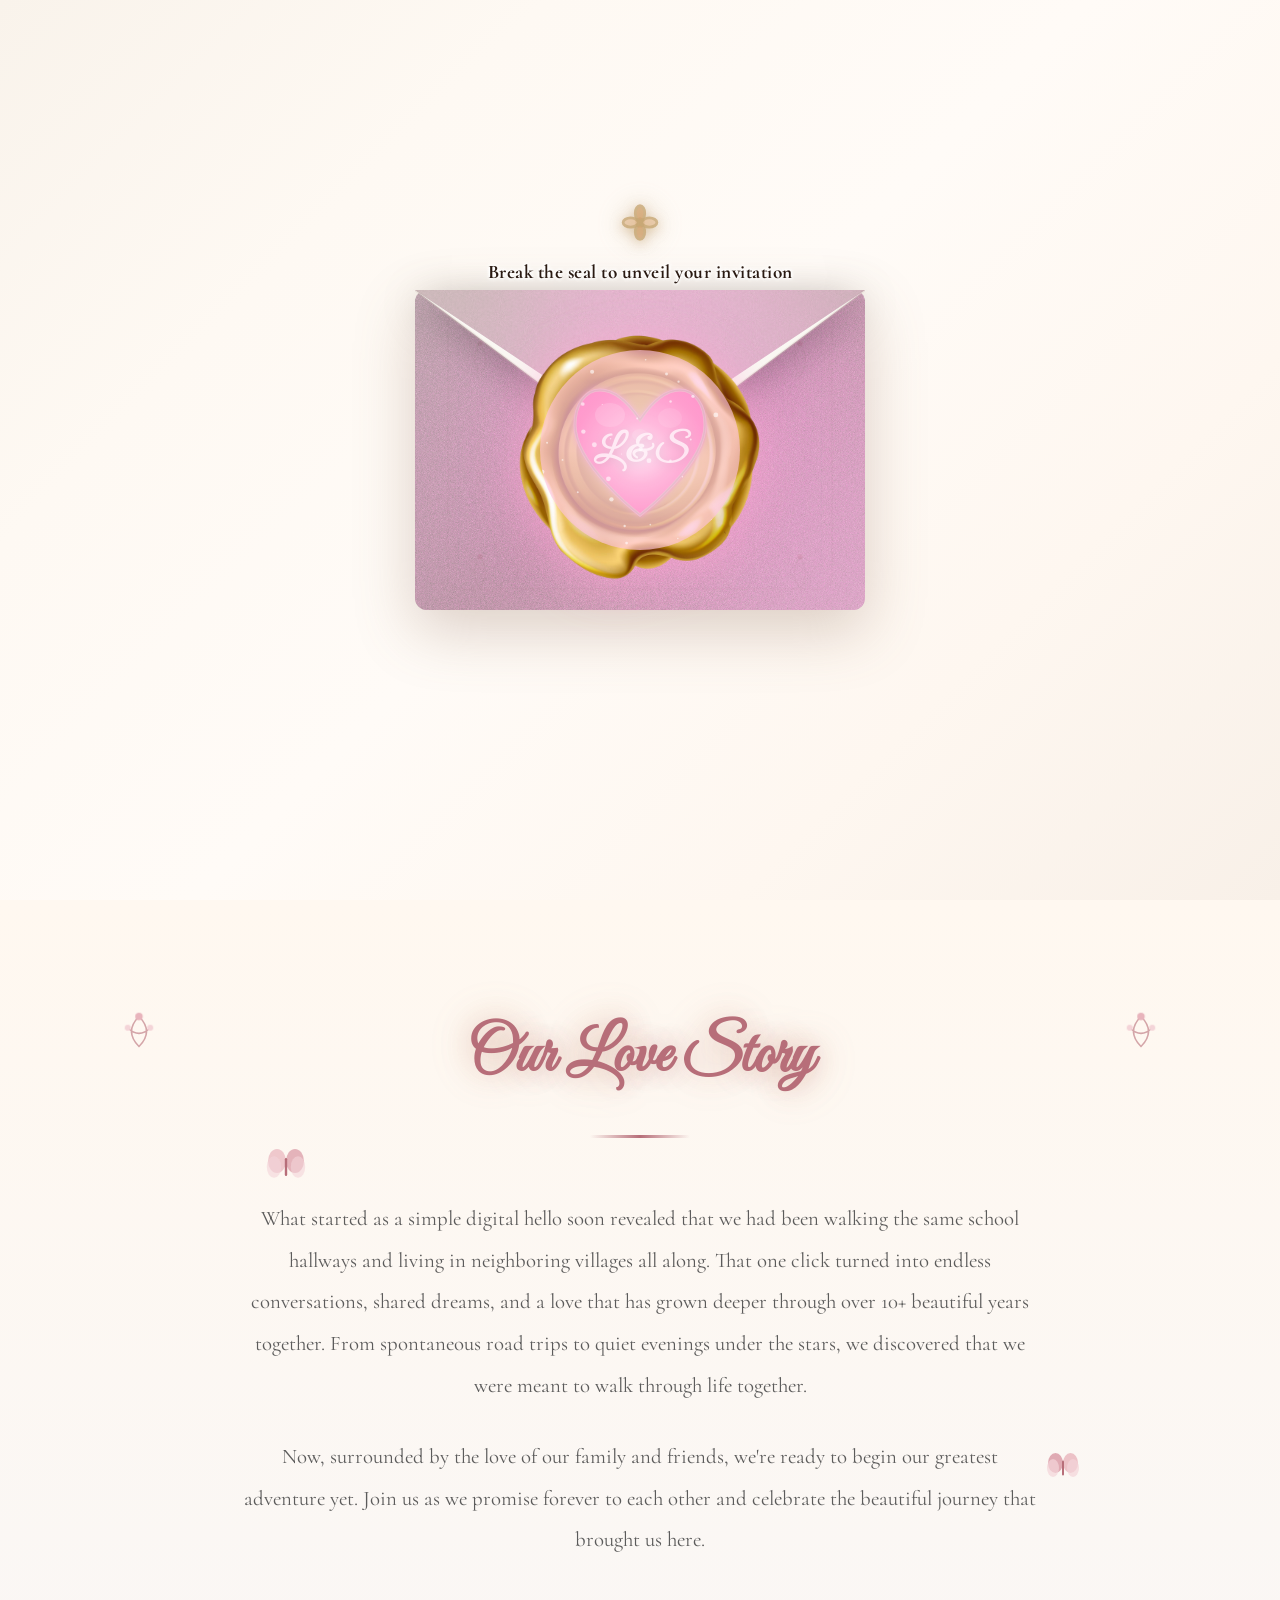
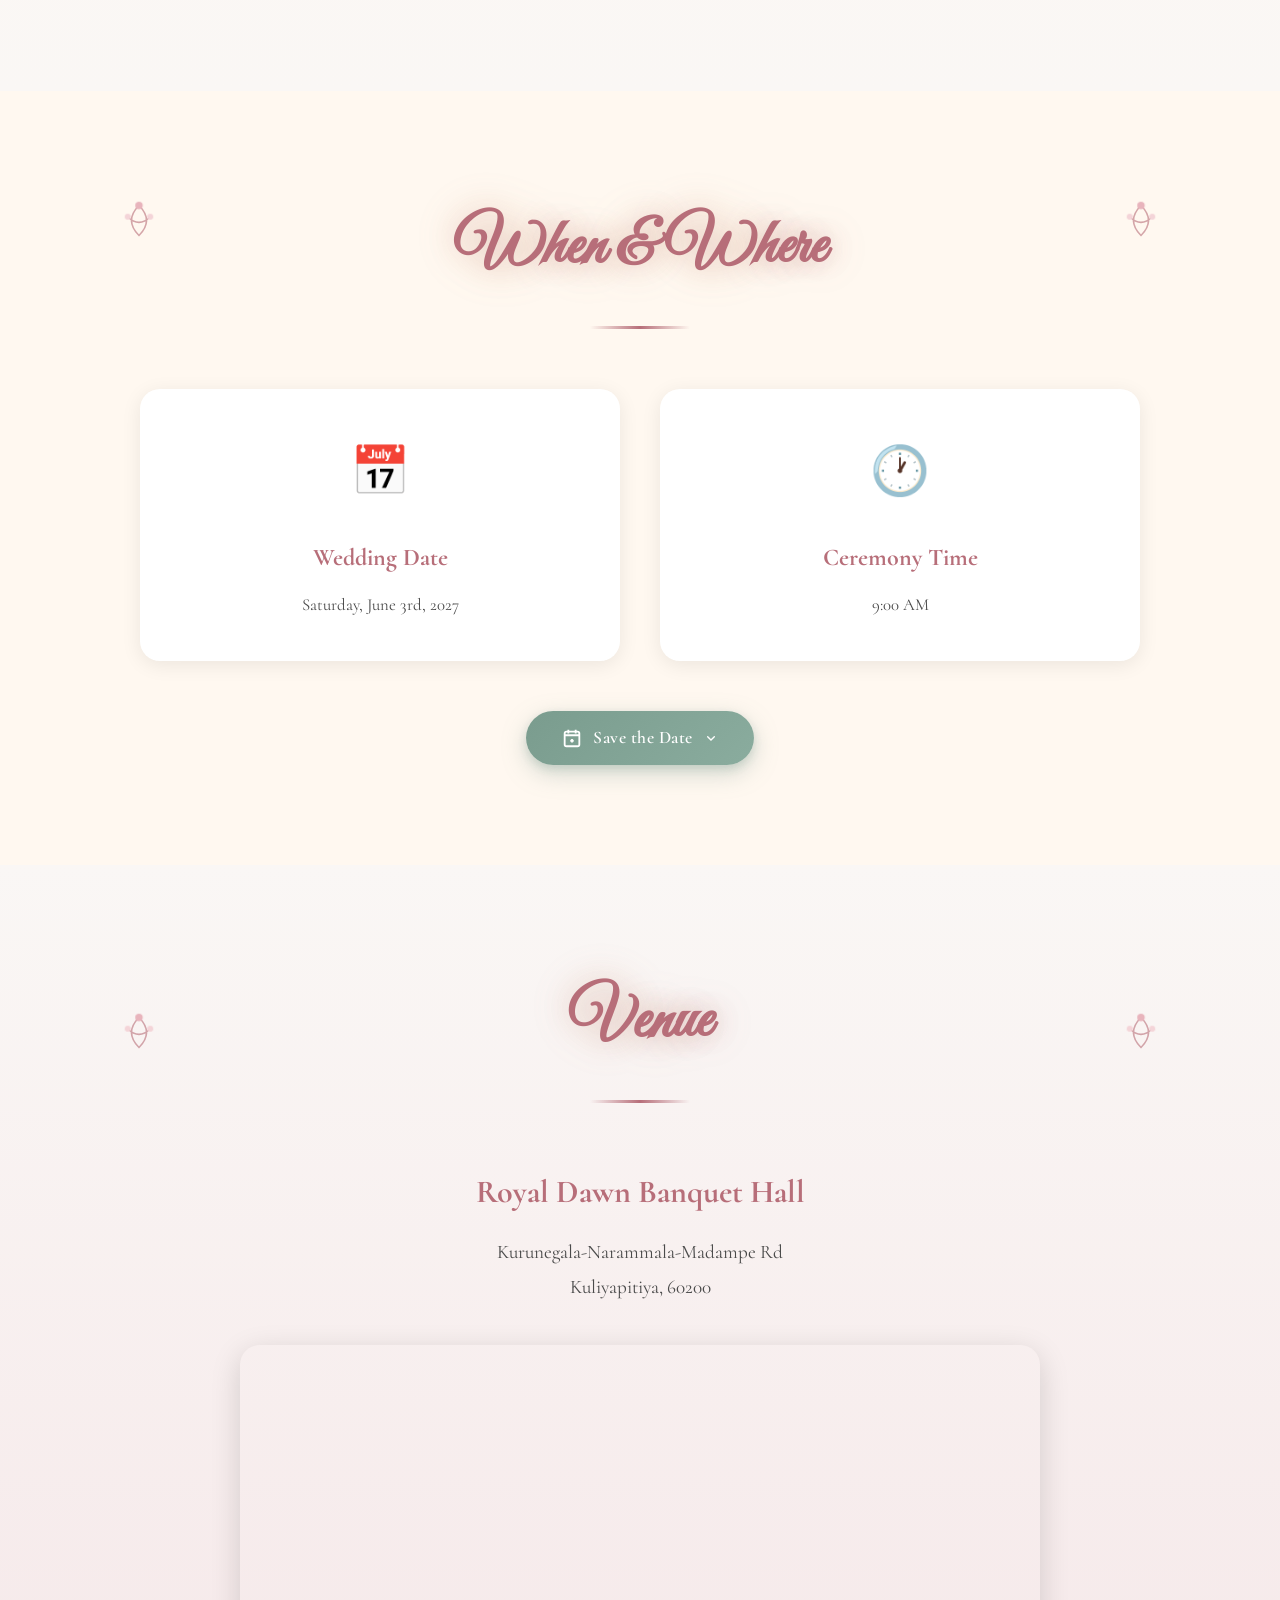
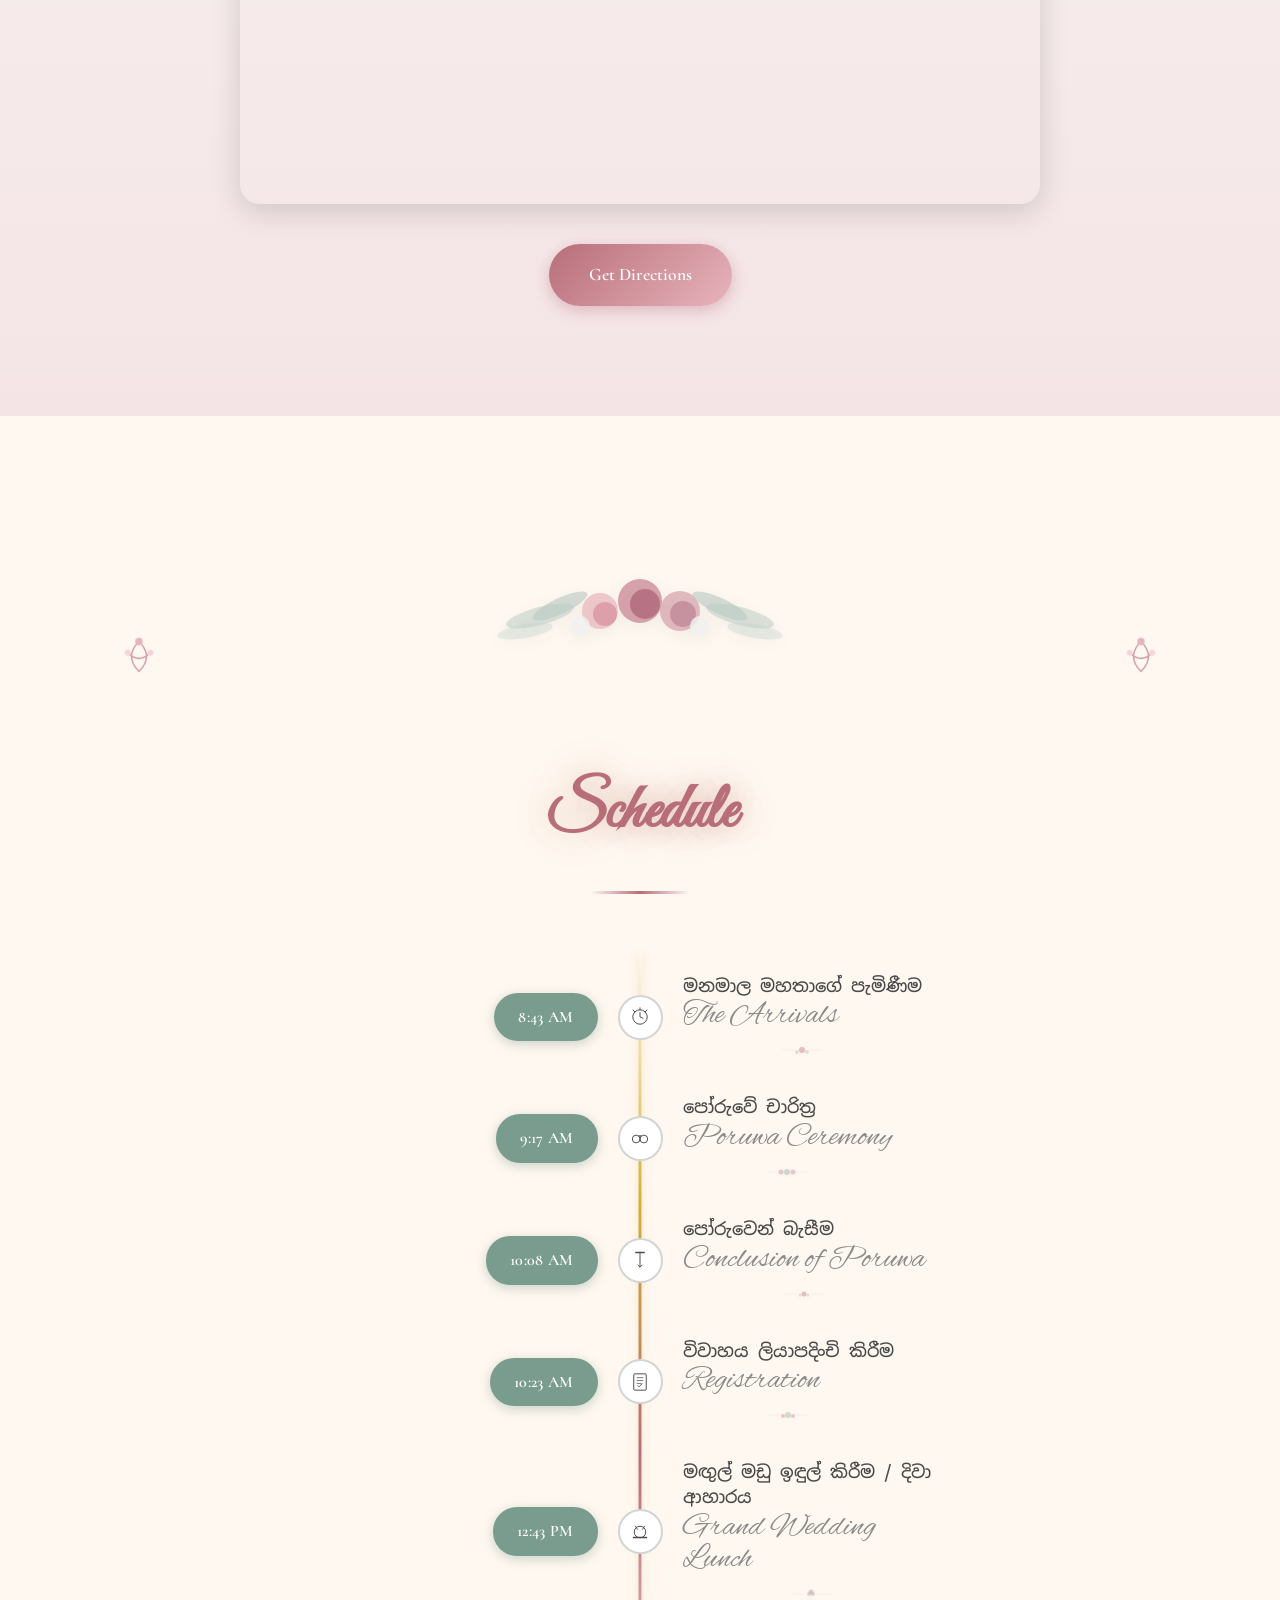
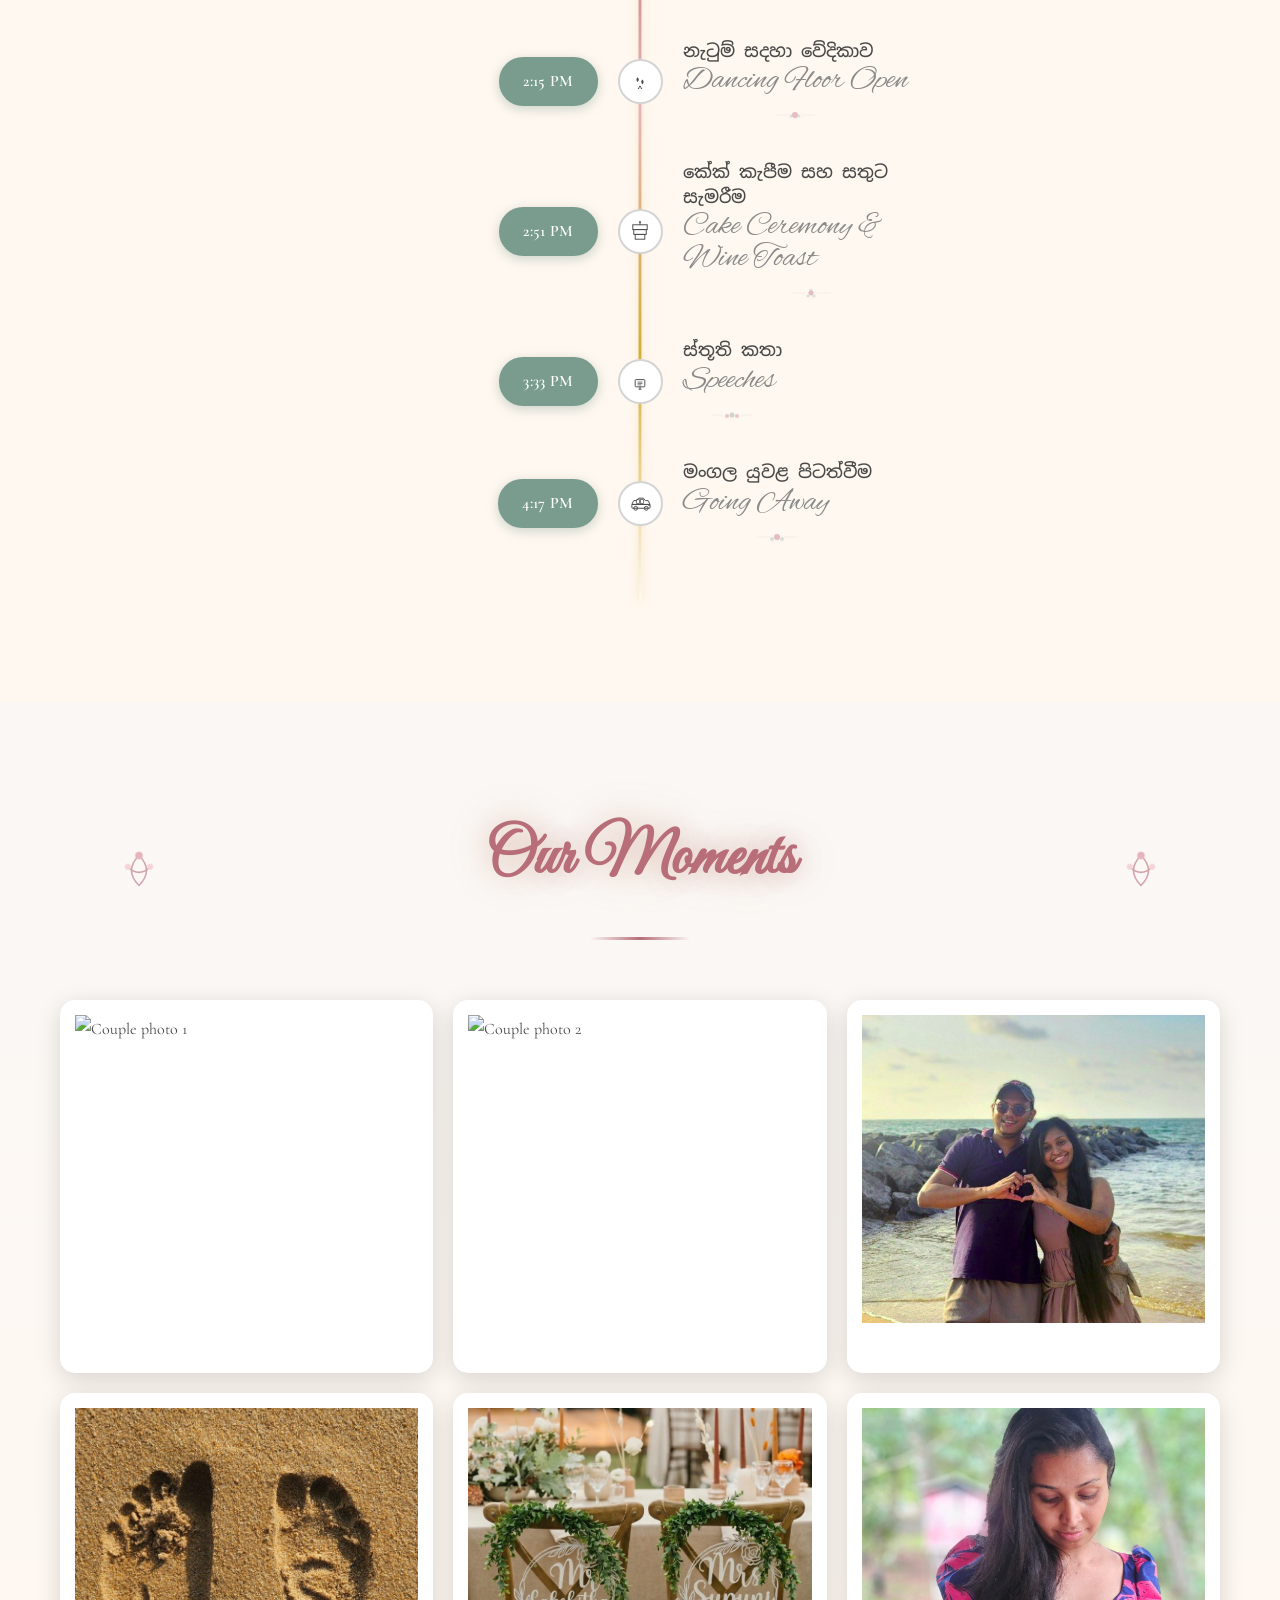
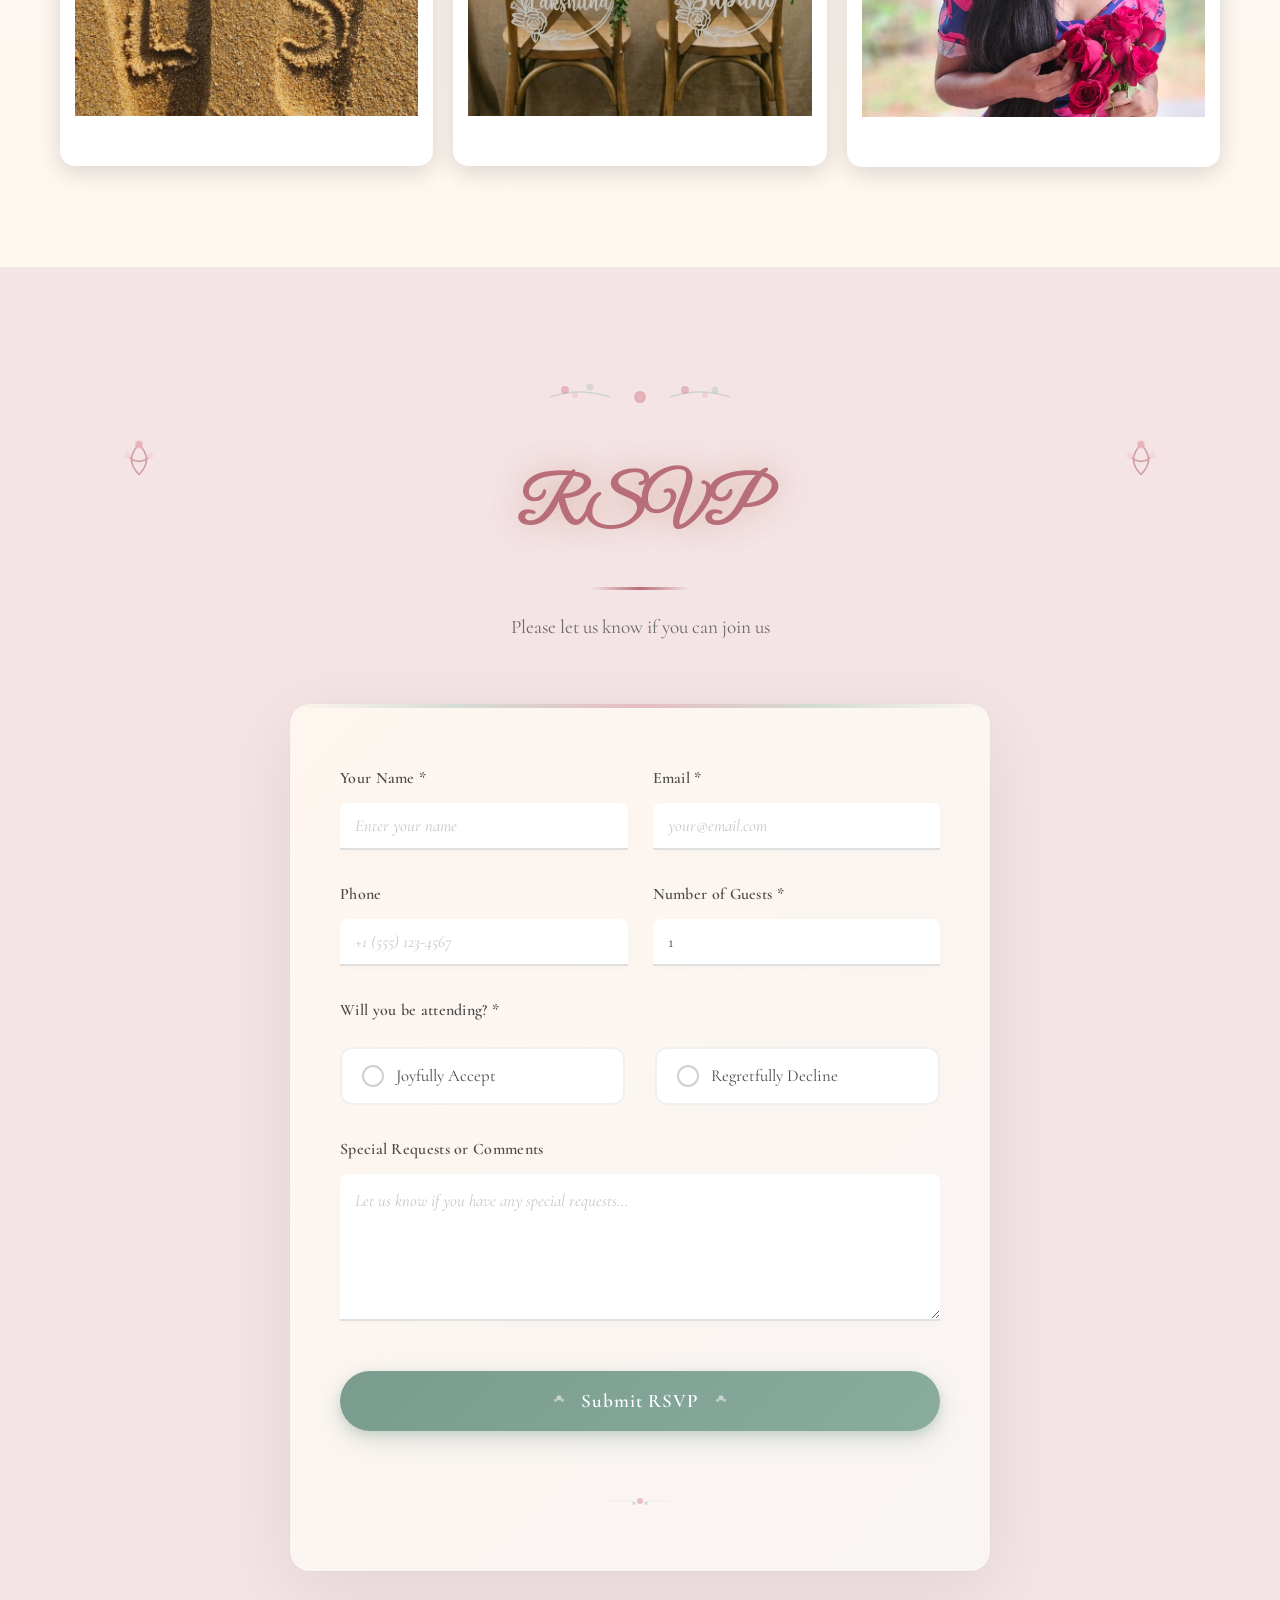
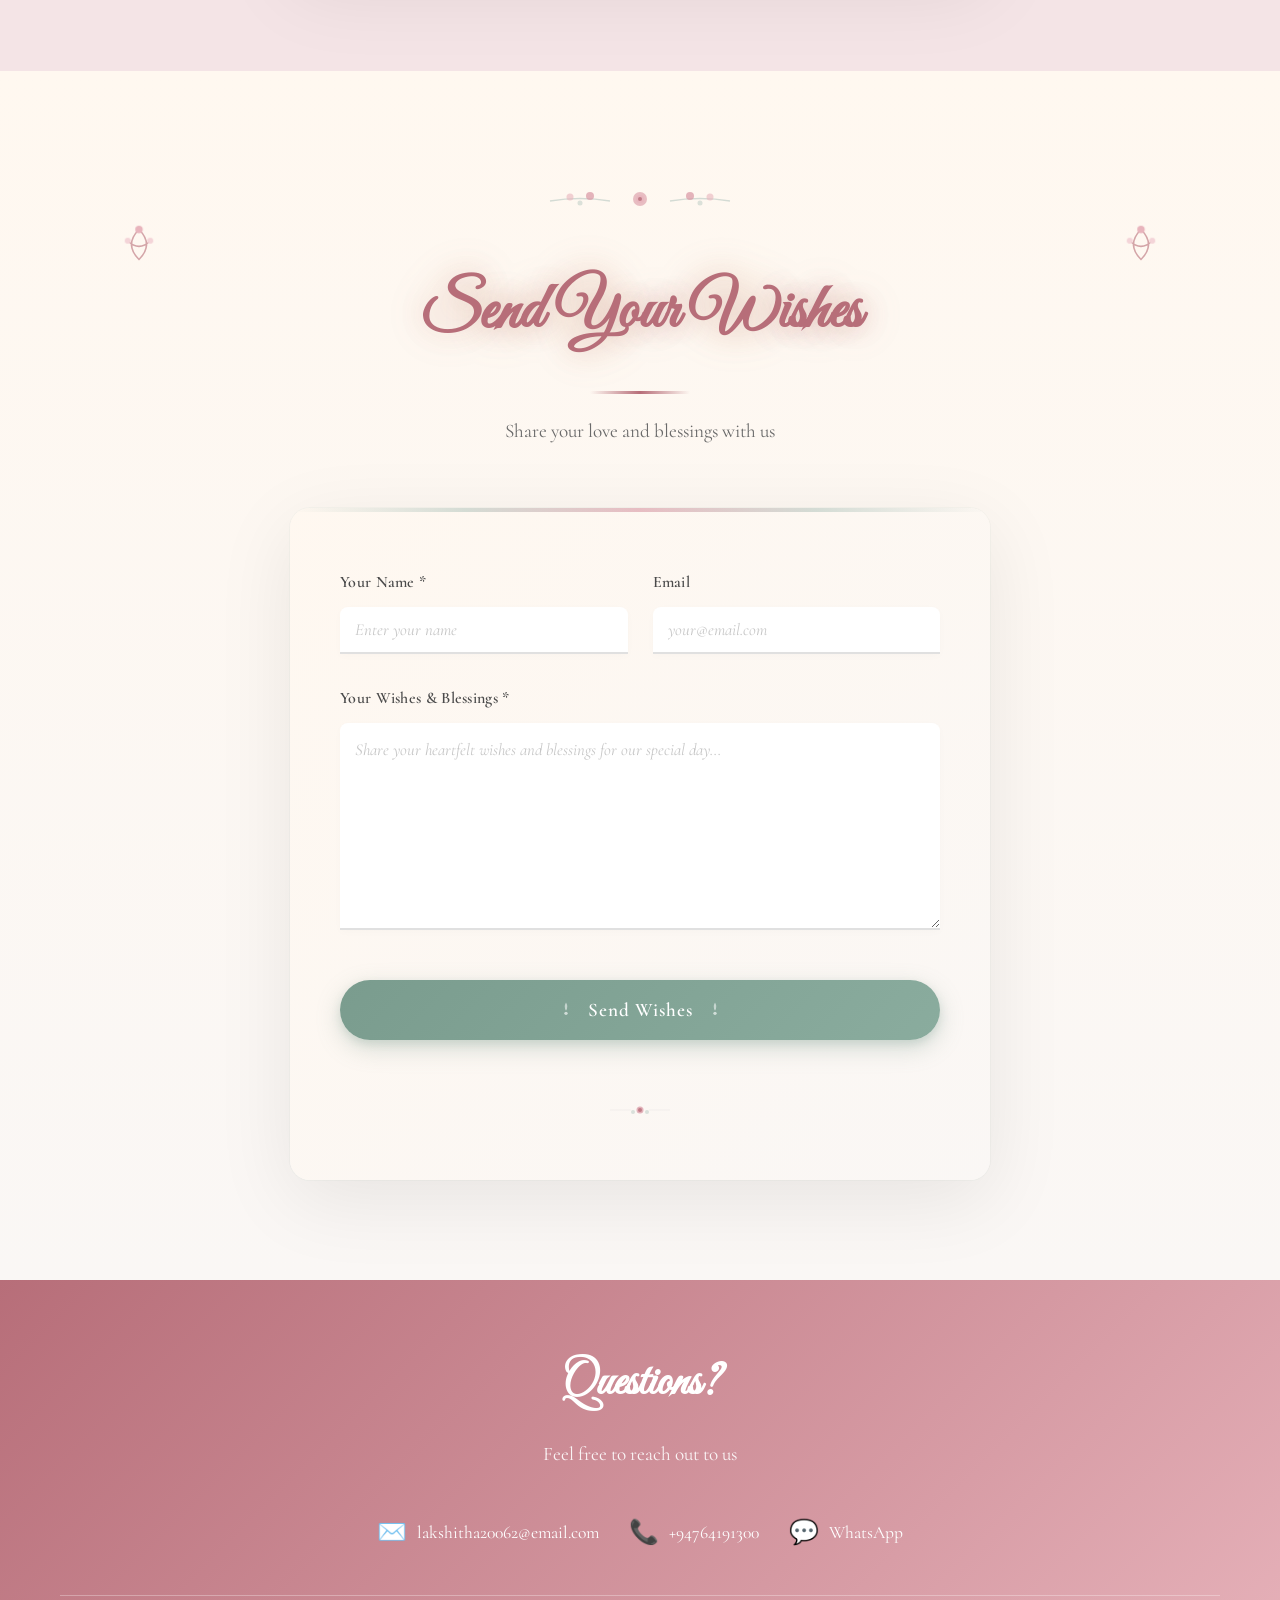
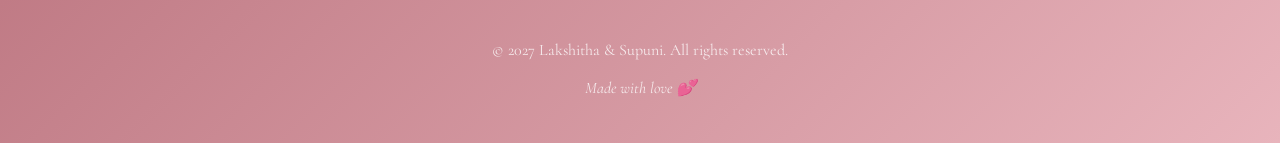
==== index.html @ 5c1174a8 "add main files" ====
<!DOCTYPE html>
<html lang="en" xmlns="http://www.w3.org/1999/html">
<head>
    <meta charset="UTF-8">
    <meta name="viewport" content="width=device-width, initial-scale=1.0">

    <!-- Primary Meta Tags -->
    <title>Lakshitha & Supuni - Wedding Invitation | June 3rd, 2027</title>
    <meta name="title" content="Lakshitha & Supuni - Wedding Invitation | June 3rd, 2027">
    <meta name="description" content="You're invited to celebrate the wedding of Lakshitha and Supuni on June 3rd, 2027. Join us for a beautiful day filled with love, joy, and celebration. RSVP online and share your wishes!">
    <meta name="keywords" content="wedding invitation, Lakshitha Supuni wedding, June 2027 wedding, online wedding invitation, RSVP wedding, wedding celebration, save the date">
    <meta name="author" content="Lakshitha & Supuni">
    <meta name="robots" content="index, follow">
    <meta name="theme-color" content="#f5ede4">

    <!-- Canonical URL - Update with your actual domain -->
    <link rel="canonical" href="https://yourdomain.com/">

    <!-- Open Graph / Facebook Meta Tags -->
    <meta property="og:type" content="website">
    <meta property="og:url" content="https://yourdomain.com/">
    <meta property="og:title" content="Lakshitha & Supuni - Wedding Invitation | June 3rd, 2027">
    <meta property="og:description" content="You're invited to celebrate our wedding day! Join us on June 3rd, 2027 for a beautiful celebration of love. RSVP online and share your wishes.">
    <meta property="og:image" content="https://yourdomain.com/images/wedding-preview.jpg">
    <meta property="og:image:width" content="1200">
    <meta property="og:image:height" content="630">
    <meta property="og:image:alt" content="Lakshitha & Supuni Wedding Invitation">
    <meta property="og:site_name" content="Lakshitha & Supuni Wedding">
    <meta property="og:locale" content="en_US">

    <!-- Twitter Card Meta Tags -->
    <meta name="twitter:card" content="summary_large_image">
    <meta name="twitter:url" content="https://yourdomain.com/">
    <meta name="twitter:title" content="Lakshitha & Supuni - Wedding Invitation | June 3rd, 2027">
    <meta name="twitter:description" content="You're invited to celebrate our wedding day! Join us on June 3rd, 2027 for a beautiful celebration of love.">
    <meta name="twitter:image" content="https://yourdomain.com/images/wedding-preview.jpg">
    <meta name="twitter:image:alt" content="Lakshitha & Supuni Wedding Invitation">

    <!-- Additional SEO Meta Tags -->
    <meta name="format-detection" content="telephone=yes">
    <meta name="format-detection" content="date=yes">
    <meta name="format-detection" content="address=yes">
    <meta name="format-detection" content="email=yes">

    <!-- Favicon (Update with your actual favicon paths) -->
    <link rel="icon" type="image/x-icon" href="/favicon.ico">
    <link rel="apple-touch-icon" sizes="180x180" href="/apple-touch-icon.png">
    <link rel="icon" type="image/png" sizes="32x32" href="/favicon-32x32.png">
    <link rel="icon" type="image/png" sizes="16x16" href="/favicon-16x16.png">
    <link rel="manifest" href="/site.webmanifest">

    <!-- Google Fonts -->
    <link rel="preconnect" href="https://fonts.googleapis.com">
    <link rel="preconnect" href="https://fonts.gstatic.com" crossorigin>
    <link href="https://fonts.googleapis.com/css2?family=Great+Vibes&family=Alex+Brush&family=Cormorant:wght@300;400;500;600;700&family=Noto+Sans+Sinhala:wght@300;400;500;600;700&display=swap" rel="stylesheet">

    <link rel="stylesheet" href="styles.css">
</head>
<body>
    <!-- Scratch to Reveal Letter Box -->
    <div id="letter-overlay">
        <div class="envelope-container">
            <!-- Envelope Back -->
            <div class="envelope-back">
                <svg class="botanical-pattern" viewBox="0 0 400 300" xmlns="http://www.w3.org/2000/svg">
                    <!-- Subtle botanical decorations on envelope -->
                    <path d="M50,50 Q60,65 50,80 Q40,65 50,50" stroke="#d4c9bc" stroke-width="1.5" fill="none" opacity="0.3"/>
                    <circle cx="50" cy="50" r="2.5" fill="#d896a3" opacity="0.4"/>
                    <path d="M350,50 Q360,65 350,80 Q340,65 350,50" stroke="#d4c9bc" stroke-width="1.5" fill="none" opacity="0.3"/>
                    <circle cx="350" cy="50" r="2.5" fill="#d896a3" opacity="0.4"/>
                    <path d="M50,250 Q60,265 50,280 Q40,265 50,250" stroke="#d4c9bc" stroke-width="1.5" fill="none" opacity="0.3"/>
                    <circle cx="50" cy="250" r="2.5" fill="#d896a3" opacity="0.4"/>
                    <path d="M350,250 Q360,265 350,280 Q340,265 350,250" stroke="#d4c9bc" stroke-width="1.5" fill="none" opacity="0.3"/>
                    <circle cx="350" cy="250" r="2.5" fill="#d896a3" opacity="0.4"/>

                    <!-- Vintage border decoration -->
                    <rect x="20" y="20" width="360" height="260" rx="10" stroke="#d4c9bc" stroke-width="2" fill="none" opacity="0.2"/>
                    <rect x="30" y="30" width="340" height="240" rx="8" stroke="#b8c9c1" stroke-width="1" fill="none" opacity="0.15"/>
                </svg>
            </div>

            <!-- Envelope Flap -->
            <div class="envelope-flap">
                <svg viewBox="0 0 400 200" xmlns="http://www.w3.org/2000/svg">
                    <path d="M0,0 L200,150 L400,0 Z" fill="#faf8f3"/>
                    <path d="M0,0 L200,150 L400,0" stroke="#d4c9bc" stroke-width="2" fill="none" opacity="0.3"/>
                </svg>
            </div>

            <!-- Letter Inside -->
            <div class="letter-content">
                <div class="letter-paper">
                    <div class="invitation-text-wrapper">
                        <svg class="invitation-decoration left" viewBox="0 0 50 50" xmlns="http://www.w3.org/2000/svg">
                            <path d="M10,25 Q20,15 30,25 Q20,35 10,25" stroke="#c9a876" stroke-width="2" fill="none"/>
                            <circle cx="10" cy="25" r="3" fill="#b8695d"/>
                        </svg>
                        <p class="letter-text">You're Invited</p>
                        <svg class="invitation-decoration right" viewBox="0 0 50 50" xmlns="http://www.w3.org/2000/svg">
                            <path d="M40,25 Q30,15 20,25 Q30,35 40,25" stroke="#c9a876" stroke-width="2" fill="none"/>
                            <circle cx="40" cy="25" r="3" fill="#b8695d"/>
                        </svg>
                    </div>
                    <p class="letter-subtext">to the wedding of</p>
                    <h2 class="letter-names">Lakshitha & Supuni</h2>
                    <div class="letter-date">June 3rd, 2027</div>
                </div>
            </div>

            <!-- Wax Seal with Scratch Canvas -->
            <div class="wax-seal-container">
                <!-- Hint Text -->
                <div class="scratch-hint">
                    <svg class="scratch-icon" viewBox="0 0 24 24" fill="none" stroke="currentColor" stroke-width="1.5">
                        <circle cx="12" cy="12" r="2" fill="#c9a876"/>
                        <ellipse cx="12" cy="7" rx="2.5" ry="4" fill="#d4a574" opacity="0.8"/>
                        <ellipse cx="12" cy="17" rx="2.5" ry="4" fill="#d4a574" opacity="0.8"/>
                        <ellipse cx="7" cy="12" rx="4" ry="2.5" fill="#e8c4a0" opacity="0.8"/>
                        <ellipse cx="17" cy="12" rx="4" ry="2.5" fill="#e8c4a0" opacity="0.8"/>
                    </svg>
                    <span>Break the seal to unveil your invitation</span>
                </div>

                <!-- Enhanced Heart Seal with Effects -->
                <div class="wax-seal-base">
                    <!-- Wax seal background layer - behind everything -->
                    <img src="images/seal2.png" class="seal2-background" alt="">

                    <!-- Floating sparkles around seal -->
                    <div class="ambient-sparkles" id="ambient-sparkles"></div>

                    <!-- Progress ring -->
                    <svg class="progress-ring" viewBox="0 0 220 220">
                        <circle class="progress-ring-circle"
                                cx="110" cy="110" r="105"
                                fill="none"
                                stroke="rgba(255, 255, 255, 0.6)"
                                stroke-width="5"/>
                        <circle class="progress-ring-progress"
                                id="progress-ring-progress"
                                cx="110" cy="110" r="105"
                                fill="none"
                                stroke="url(#progressGradient)"
                                stroke-width="6"
                                stroke-linecap="round"
                                stroke-dasharray="659.73"
                                stroke-dashoffset="659.73"
                                style="filter: brightness(1.2);"/>
                        <defs>
                            <linearGradient id="progressGradient">
                                <stop offset="0%" style="stop-color:#c87d5e"/>
                                <stop offset="25%" style="stop-color:#d4a574"/>
                                <stop offset="50%" style="stop-color:#e8c4a0"/>
                                <stop offset="75%" style="stop-color:#d896a3"/>
                                <stop offset="100%" style="stop-color:#f0d4c8"/>
                            </linearGradient>
                        </defs>
                    </svg>

                    <svg class="heart-seal" viewBox="0 0 200 200" xmlns="http://www.w3.org/2000/svg">
                        <defs>
                            <!-- Vibrant gradient with shine -->
                            <radialGradient id="heartGradient">
                                <stop offset="0%" style="stop-color:#ffccee" />
                                <stop offset="50%" style="stop-color:#ff66b3" />
                                <stop offset="100%" style="stop-color:#ff3399" />
                            </radialGradient>


                            <!-- Filter for glow -->
                            <filter id="glow">
                                <feGaussianBlur stdDeviation="3" result="coloredBlur"/>
                                <feMerge>
                                    <feMergeNode in="coloredBlur"/>
                                    <feMergeNode in="SourceGraphic"/>
                                </feMerge>
                            </filter>
                        </defs>

                        <!-- Heart with 3D depth -->
                        <g filter="url(#glow)">
                            <!-- Shadow layer for depth -->
                            <path d="M100,165 C100,165 35,115 35,75 C35,55 45,40 60,40 C75,40 88,52 100,70 C112,52 125,40 140,40 C155,40 165,55 165,75 C165,115 100,165 100,165 Z"
                                  fill="#cc4477"
                                  opacity="0.3"
                                  transform="translate(2, 3)"/>

                            <!-- Main heart -->
                            <path d="M100,165 C100,165 35,115 35,75 C35,55 45,40 60,40 C75,40 88,52 100,70 C112,52 125,40 140,40 C155,40 165,55 165,75 C165,115 100,165 100,165 Z"
                                  fill="url(#heartGradient)"
                                  stroke="#d896a3"
                                  stroke-width="3"/>

                            <!-- Inner shadow for emboss effect -->
                            <path d="M100,165 C100,165 35,115 35,75 C35,55 45,40 60,40 C75,40 88,52 100,70 C112,52 125,40 140,40 C155,40 165,55 165,75 C165,115 100,165 100,165 Z"
                                  fill="none"
                                  stroke="rgba(0,0,0,0.15)"
                                  stroke-width="1.5"/>

                            <!-- Highlight spots for shine -->
                            <ellipse cx="70" cy="65" rx="15" ry="12" fill="rgba(255,255,255,0.3)" opacity="0.7"/>
                            <ellipse cx="130" cy="68" rx="12" ry="10" fill="rgba(255,255,255,0.25)" opacity="0.6"/>
                            <ellipse cx="100" cy="85" rx="8" ry="6" fill="rgba(255,255,255,0.4)" opacity="0.5"/>
                        </g>

                        <!-- Initials -->
                        <text x="100" y="110"
                              font-family="'Great Vibes', cursive"
                              font-size="36"
                              fill="#ffffff"
                              text-anchor="middle"
                              style="font-weight: 600; filter: drop-shadow(0 2px 4px rgba(0,0,0,0.3));">
                            L & S
                        </text>

                        <!-- Twinkling sparkle elements - enhanced visibility -->
                        <g class="sparkle-group">
                            <!-- Main sparkle stars -->
                            <g class="sparkle-dot sparkle-1" opacity="0">
                                <circle cx="65" cy="55" r="3" fill="#fff"/>
                                <circle cx="65" cy="55" r="6" fill="#fff" opacity="0.3"/>
                                <line x1="65" y1="50" x2="65" y2="60" stroke="#fff" stroke-width="1.5" opacity="0.8"/>
                                <line x1="60" y1="55" x2="70" y2="55" stroke="#fff" stroke-width="1.5" opacity="0.8"/>
                            </g>

                            <g class="sparkle-dot sparkle-2" opacity="0">
                                <circle cx="135" cy="60" r="3" fill="#ffe066"/>
                                <circle cx="135" cy="60" r="6" fill="#ffe066" opacity="0.3"/>
                                <line x1="135" y1="55" x2="135" y2="65" stroke="#ffe066" stroke-width="1.5" opacity="0.8"/>
                                <line x1="130" y1="60" x2="140" y2="60" stroke="#ffe066" stroke-width="1.5" opacity="0.8"/>
                            </g>

                            <g class="sparkle-dot sparkle-3" opacity="0">
                                <circle cx="85" cy="140" r="3" fill="#ffb3d9"/>
                                <circle cx="85" cy="140" r="6" fill="#ffb3d9" opacity="0.3"/>
                                <line x1="85" y1="135" x2="85" y2="145" stroke="#ffb3d9" stroke-width="1.5" opacity="0.8"/>
                                <line x1="80" y1="140" x2="90" y2="140" stroke="#ffb3d9" stroke-width="1.5" opacity="0.8"/>
                            </g>

                            <g class="sparkle-dot sparkle-4" opacity="0">
                                <circle cx="115" cy="145" r="3" fill="#fff"/>
                                <circle cx="115" cy="145" r="6" fill="#fff" opacity="0.3"/>
                                <line x1="115" y1="140" x2="115" y2="150" stroke="#fff" stroke-width="1.5" opacity="0.8"/>
                                <line x1="110" y1="145" x2="120" y2="145" stroke="#fff" stroke-width="1.5" opacity="0.8"/>
                            </g>

                            <g class="sparkle-dot sparkle-5" opacity="0">
                                <circle cx="100" cy="75" r="3" fill="#ffe066"/>
                                <circle cx="100" cy="75" r="6" fill="#ffe066" opacity="0.3"/>
                                <line x1="100" y1="70" x2="100" y2="80" stroke="#ffe066" stroke-width="1.5" opacity="0.8"/>
                                <line x1="95" y1="75" x2="105" y2="75" stroke="#ffe066" stroke-width="1.5" opacity="0.8"/>
                            </g>

                            <g class="sparkle-dot sparkle-6" opacity="0">
                                <circle cx="55" cy="95" r="3" fill="#ffb3d9"/>
                                <circle cx="55" cy="95" r="6" fill="#ffb3d9" opacity="0.3"/>
                                <line x1="55" y1="90" x2="55" y2="100" stroke="#ffb3d9" stroke-width="1.5" opacity="0.8"/>
                                <line x1="50" y1="95" x2="60" y2="95" stroke="#ffb3d9" stroke-width="1.5" opacity="0.8"/>
                            </g>

                            <g class="sparkle-dot sparkle-7" opacity="0">
                                <circle cx="145" cy="100" r="3" fill="#fff"/>
                                <circle cx="145" cy="100" r="6" fill="#fff" opacity="0.3"/>
                                <line x1="145" y1="95" x2="145" y2="105" stroke="#fff" stroke-width="1.5" opacity="0.8"/>
                                <line x1="140" y1="100" x2="150" y2="100" stroke="#fff" stroke-width="1.5" opacity="0.8"/>
                            </g>

                            <g class="sparkle-dot sparkle-8" opacity="0">
                                <circle cx="100" cy="120" r="3" fill="#ffe066"/>
                                <circle cx="100" cy="120" r="6" fill="#ffe066" opacity="0.3"/>
                                <line x1="100" y1="115" x2="100" y2="125" stroke="#ffe066" stroke-width="1.5" opacity="0.8"/>
                                <line x1="95" y1="120" x2="105" y2="120" stroke="#ffe066" stroke-width="1.5" opacity="0.8"/>
                            </g>
                        </g>
                    </svg>

                    <!-- Celebration burst container -->
                    <div class="celebration-burst" id="celebration-burst"></div>
                </div>

                <!-- Particle Container -->
                <div class="scratch-particles" id="scratch-particles"></div>

                <!-- Scratch Canvas Overlay -->
                <canvas id="scratch-canvas" width="200" height="200"></canvas>
            </div>
        </div>
    </div>

    <!-- Loading Animation -->
    <div id="loading-screen" style="display: none;">
        <div class="loading-content">
            <div class="watercolor-florals">
                <img src="https://images.unsplash.com/photo-1490750967868-88aa4486c946?w=400&auto=format&fit=crop" alt="Floral" class="floral-element floral-1">
                <img src="https://images.unsplash.com/photo-1518895949257-7621c3c786d7?w=400&auto=format&fit=crop" alt="Floral" class="floral-element floral-2">
            </div>
            <h1 class="loading-names">Lakshitha & Supuni</h1>
            <div class="loading-spinner"></div>
        </div>
    </div>

    <!-- Background Music Player -->
    <div id="music-player">
        <button id="music-toggle" aria-label="Toggle music">
            <span class="music-tooltip">Click to Play/Mute Music</span>
            <svg class="music-icon playing" viewBox="0 0 24 24" fill="currentColor">
                <path d="M12 3v10.55c-.59-.34-1.27-.55-2-.55-2.21 0-4 1.79-4 4s1.79 4 4 4 4-1.79 4-4V7h4V3h-6z"/>
            </svg>
            <svg class="music-icon paused" viewBox="0 0 24 24" fill="currentColor" style="display:none;">
                <path d="M12 3v10.55c-.59-.34-1.27-.55-2-.55-2.21 0-4 1.79-4 4s1.79 4 4 4 4-1.79 4-4V7h4V3h-6z" opacity="0.5"/>
                <path d="M10 8h4v8h-4z"/>
            </svg>
        </button>
        <audio id="background-music" loop preload="auto">
            <source src="music/wedding-song.mp3" type="audio/mpeg">
            <source src="music/wedding-song.ogg" type="audio/ogg">
            <!-- Fallback: Add your music file as music/wedding-song.mp3 -->
        </audio>
    </div>


    <!-- Falling Petals -->
    <div id="falling-petals"></div>

    <!-- Cursor Trail Effect -->
    <div id="cursor-trail"></div>

    <!-- Sparkles & Fireflies -->
    <div id="sparkles-container"></div>

    <!-- Floating Bubbles -->
    <div id="floating-bubbles"></div>

    <!-- Light Rays -->
    <div class="light-rays">
        <div class="light-ray ray-1"></div>
        <div class="light-ray ray-2"></div>
        <div class="light-ray ray-3"></div>
    </div>

    <!-- Floating Navigation Dots -->
    <nav id="nav-dots">
        <a href="#hero" class="nav-dot active" aria-label="Home"></a>
        <a href="#story" class="nav-dot" aria-label="Our Story"></a>
        <a href="#details" class="nav-dot" aria-label="Details"></a>
        <a href="#venue" class="nav-dot" aria-label="Venue"></a>
        <a href="#schedule" class="nav-dot" aria-label="Schedule"></a>
        <a href="#gallery" class="nav-dot" aria-label="Gallery"></a>
        <a href="#rsvp" class="nav-dot" aria-label="RSVP"></a>
        <a href="#wishes" class="nav-dot" aria-label="Wishes"></a>
    </nav>

    <!-- Floating Watercolor Florals -->
    <div class="floating-florals">
        <img src="https://images.unsplash.com/photo-1518895949257-7621c3c786d7?w=300&auto=format&fit=crop" alt="" class="floating-floral floral-top-left">
        <img src="https://images.unsplash.com/photo-1490750967868-88aa4486c946?w=300&auto=format&fit=crop" alt="" class="floating-floral floral-top-right">
        <img src="https://images.unsplash.com/photo-1518895949257-7621c3c786d7?w=300&auto=format&fit=crop" alt="" class="floating-floral floral-bottom-left">
    </div>

    <!-- Hero Section -->
    <section id="hero" class="parallax-section">
        <div class="hero-overlay"></div>
        <!-- Animated SVG Florals (Hero Decoration) -->
        <svg class="svg-floral-decoration svg-floral-left" viewBox="0 0 200 200" xmlns="http://www.w3.org/2000/svg">
            <path class="animated-path" d="M100,50 Q120,70 100,90 Q80,70 100,50 M85,65 Q100,80 115,65" stroke="#b76e79" stroke-width="2" fill="none" opacity="0.6"/>
            <circle class="animated-circle" cx="100" cy="50" r="5" fill="#e8b4bc" opacity="0.8"/>
            <circle class="animated-circle" cx="85" cy="65" r="4" fill="#f4d4d8" opacity="0.7"/>
            <circle class="animated-circle" cx="115" cy="65" r="4" fill="#f4d4d8" opacity="0.7"/>
        </svg>
        <svg class="svg-floral-decoration svg-floral-right" viewBox="0 0 200 200" xmlns="http://www.w3.org/2000/svg">
            <path class="animated-path" d="M100,50 Q120,70 100,90 Q80,70 100,50 M85,65 Q100,80 115,65" stroke="#b76e79" stroke-width="2" fill="none" opacity="0.6"/>
            <circle class="animated-circle" cx="100" cy="50" r="5" fill="#e8b4bc" opacity="0.8"/>
            <circle class="animated-circle" cx="85" cy="65" r="4" fill="#f4d4d8" opacity="0.7"/>
            <circle class="animated-circle" cx="115" cy="65" r="4" fill="#f4d4d8" opacity="0.7"/>
        </svg>

        <div class="hero-content">
            <h1 class="couple-names">
                <span class="name-bride shimmer-text">Lakshitha</span>
                <span class="ampersand shimmer-text">&</span>
                <span class="name-groom shimmer-text">Supuni</span>
            </h1>
            <p class="tagline typewriter-text">Two hearts, one love, forever begins...</p>

            <!-- Countdown Timer -->
            <!-- ⚙️ To change wedding date: Edit WEDDING_DATE in script.js (line 9) -->
            <!-- 🎊 Click the countdown to see your wedding date! -->
            <div id="countdown" class="countdown">
                <div class="countdown-item">
                    <span class="countdown-number" id="days">00</span>
                    <span class="countdown-label">Days</span>
                </div>
                <div class="countdown-item">
                    <span class="countdown-number" id="hours">00</span>
                    <span class="countdown-label">Hours</span>
                </div>
                <div class="countdown-item">
                    <span class="countdown-number" id="minutes">00</span>
                    <span class="countdown-label">Minutes</span>
                </div>
                <div class="countdown-item">
                    <span class="countdown-number" id="seconds">00</span>
                    <span class="countdown-label">Seconds</span>
                </div>
            </div>
            <p class="countdown-text">Until we say "I do"</p>
        </div>
        <div class="scroll-indicator">
            <div class="scroll-arrow"></div>
        </div>
    </section>

    <!-- Our Story Section -->
    <section id="story" class="content-section fade-in-section">
        <!-- Test Animation: Floating Butterflies -->
        <svg class="floating-butterfly-decoration" style="position: absolute; width: 60px; height: 60px; left: 20%; top: 30%; z-index: 9999;" viewBox="0 0 100 100" xmlns="http://www.w3.org/2000/svg">
            <ellipse class="butterfly-wing" cx="35" cy="40" rx="15" ry="20" fill="#e8b4bc" opacity="0.7"/>
            <ellipse class="butterfly-wing" cx="65" cy="40" rx="15" ry="20" fill="#d896a3" opacity="0.7"/>
            <ellipse cx="30" cy="50" rx="12" ry="18" fill="#f4d4d8" opacity="0.6"/>
            <ellipse cx="70" cy="50" rx="12" ry="18" fill="#f4d4d8" opacity="0.6"/>
            <rect x="48" y="35" width="4" height="30" rx="2" fill="#b76e79"/>
        </svg>
        <svg class="floating-butterfly-decoration" style="position: absolute; width: 50px; height: 50px; right: 15%; bottom: 25%; z-index: 9999;" viewBox="0 0 100 100" xmlns="http://www.w3.org/2000/svg">
            <ellipse class="butterfly-wing" cx="35" cy="40" rx="15" ry="20" fill="#d896a3" opacity="0.8"/>
            <ellipse class="butterfly-wing" cx="65" cy="40" rx="15" ry="20" fill="#e8b4bc" opacity="0.8"/>
            <ellipse cx="30" cy="50" rx="12" ry="18" fill="#f4d4d8" opacity="0.7"/>
            <ellipse cx="70" cy="50" rx="12" ry="18" fill="#f4d4d8" opacity="0.7"/>
            <rect x="48" y="35" width="4" height="30" rx="2" fill="#b76e79"/>
        </svg>
        <!-- SVG Florals -->
        <svg class="svg-floral-decoration svg-floral-left" viewBox="0 0 200 200" xmlns="http://www.w3.org/2000/svg">
            <path class="animated-path" d="M100,50 Q120,70 100,90 Q80,70 100,50 M85,65 Q100,80 115,65" stroke="#b76e79" stroke-width="2" fill="none" opacity="0.6"/>
            <circle class="animated-circle" cx="100" cy="50" r="5" fill="#e8b4bc" opacity="0.8"/>
            <circle class="animated-circle" cx="85" cy="65" r="4" fill="#f4d4d8" opacity="0.7"/>
            <circle class="animated-circle" cx="115" cy="65" r="4" fill="#f4d4d8" opacity="0.7"/>
        </svg>
        <svg class="svg-floral-decoration svg-floral-right" viewBox="0 0 200 200" xmlns="http://www.w3.org/2000/svg">
            <path class="animated-path" d="M100,50 Q120,70 100,90 Q80,70 100,50 M85,65 Q100,80 115,65" stroke="#b76e79" stroke-width="2" fill="none" opacity="0.6"/>
            <circle class="animated-circle" cx="100" cy="50" r="5" fill="#e8b4bc" opacity="0.8"/>
            <circle class="animated-circle" cx="85" cy="65" r="4" fill="#f4d4d8" opacity="0.7"/>
            <circle class="animated-circle" cx="115" cy="65" r="4" fill="#f4d4d8" opacity="0.7"/>
        </svg>
        <div class="container">
            <div class="section-header">
                <h2 class="section-title">Our Love Story</h2>
                <div class="title-divider"></div>
            </div>
            <div class="story-content">
                <p class="story-text story-reveal" data-reveal-delay="0">
                    What started as a simple digital hello soon revealed that we had been walking the same school
                    hallways and living in neighboring villages all along. That one click turned into endless conversations,
                    shared dreams, and a love that has grown deeper through over 10+ beautiful years together.
                    From spontaneous road trips to quiet evenings under the stars, we discovered
                    that we were meant to walk through life together.
                </p>
                <p class="story-text story-reveal" data-reveal-delay="300">
                    Now, surrounded by the love of our family and friends, we're ready to begin our greatest adventure yet.
                    Join us as we promise forever to each other and celebrate the beautiful journey that brought us here.
                </p>
            </div>
        </div>
    </section>

    <!-- Date & Time Section -->
    <section id="details" class="content-section details-section fade-in-section">
        <!-- SVG Florals -->
        <svg class="svg-floral-decoration svg-floral-left" viewBox="0 0 200 200" xmlns="http://www.w3.org/2000/svg">
            <path class="animated-path" d="M100,50 Q120,70 100,90 Q80,70 100,50 M85,65 Q100,80 115,65" stroke="#b76e79" stroke-width="2" fill="none" opacity="0.6"/>
            <circle class="animated-circle" cx="100" cy="50" r="5" fill="#e8b4bc" opacity="0.8"/>
            <circle class="animated-circle" cx="85" cy="65" r="4" fill="#f4d4d8" opacity="0.7"/>
            <circle class="animated-circle" cx="115" cy="65" r="4" fill="#f4d4d8" opacity="0.7"/>
        </svg>
        <svg class="svg-floral-decoration svg-floral-right" viewBox="0 0 200 200" xmlns="http://www.w3.org/2000/svg">
            <path class="animated-path" d="M100,50 Q120,70 100,90 Q80,70 100,50 M85,65 Q100,80 115,65" stroke="#b76e79" stroke-width="2" fill="none" opacity="0.6"/>
            <circle class="animated-circle" cx="100" cy="50" r="5" fill="#e8b4bc" opacity="0.8"/>
            <circle class="animated-circle" cx="85" cy="65" r="4" fill="#f4d4d8" opacity="0.7"/>
            <circle class="animated-circle" cx="115" cy="65" r="4" fill="#f4d4d8" opacity="0.7"/>
        </svg>
        <!-- Sparkle Bursts -->
        <svg class="sparkle-burst-decoration burst-1" style="position: absolute; width: 80px; height: 80px; left: 10%; top: 15%;" viewBox="0 0 100 100" xmlns="http://www.w3.org/2000/svg">
            <path class="sparkle-line sparkle-1" d="M50,20 L50,80" stroke="#d4af37" stroke-width="2" opacity="0.7"/>
            <path class="sparkle-line sparkle-2" d="M20,50 L80,50" stroke="#d4af37" stroke-width="2" opacity="0.7"/>
            <path class="sparkle-line sparkle-3" d="M30,30 L70,70" stroke="#d4af37" stroke-width="1.5" opacity="0.6"/>
            <path class="sparkle-line sparkle-4" d="M70,30 L30,70" stroke="#d4af37" stroke-width="1.5" opacity="0.6"/>
        </svg>
        <svg class="sparkle-burst-decoration burst-2" style="position: absolute; width: 60px; height: 60px; right: 12%; top: 30%;" viewBox="0 0 100 100" xmlns="http://www.w3.org/2000/svg">
            <path class="sparkle-line sparkle-1" d="M50,20 L50,80" stroke="#d4af37" stroke-width="2" opacity="0.7"/>
            <path class="sparkle-line sparkle-2" d="M20,50 L80,50" stroke="#d4af37" stroke-width="2" opacity="0.7"/>
            <path class="sparkle-line sparkle-3" d="M30,30 L70,70" stroke="#d4af37" stroke-width="1.5" opacity="0.6"/>
            <path class="sparkle-line sparkle-4" d="M70,30 L30,70" stroke="#d4af37" stroke-width="1.5" opacity="0.6"/>
        </svg>
        <svg class="sparkle-burst-decoration burst-3" style="position: absolute; width: 70px; height: 70px; right: 8%; bottom: 20%;" viewBox="0 0 100 100" xmlns="http://www.w3.org/2000/svg">
            <path class="sparkle-line sparkle-1" d="M50,20 L50,80" stroke="#d4af37" stroke-width="2" opacity="0.7"/>
            <path class="sparkle-line sparkle-2" d="M20,50 L80,50" stroke="#d4af37" stroke-width="2" opacity="0.7"/>
            <path class="sparkle-line sparkle-3" d="M30,30 L70,70" stroke="#d4af37" stroke-width="1.5" opacity="0.6"/>
            <path class="sparkle-line sparkle-4" d="M70,30 L30,70" stroke="#d4af37" stroke-width="1.5" opacity="0.6"/>
        </svg>
        <!-- Falling Petals -->
        <svg class="falling-petals-decoration" style="position: absolute; width: 100px; height: 200px; right: 15%; top: 0;" viewBox="0 0 100 200" xmlns="http://www.w3.org/2000/svg">
            <ellipse class="falling-petal petal-1" cx="20" cy="20" rx="8" ry="12" fill="#e8b4bc" opacity="0.6" transform="rotate(30 20 20)"/>
            <ellipse class="falling-petal petal-2" cx="50" cy="10" rx="7" ry="11" fill="#d896a3" opacity="0.5" transform="rotate(-20 50 10)"/>
            <ellipse class="falling-petal petal-3" cx="75" cy="30" rx="9" ry="13" fill="#f4d4d8" opacity="0.7" transform="rotate(45 75 30)"/>
        </svg>
        <div class="container">
            <div class="section-header">
                <h2 class="section-title">When & Where</h2>
                <div class="title-divider"></div>
            </div>
            <div class="details-content">
                <div class="detail-box">
                    <div class="detail-icon">📅</div>
                    <h3 class="detail-title">Wedding Date</h3>
                    <p class="detail-text">Saturday, June 3rd, 2027</p>
                </div>
                <div class="detail-box">
                    <div class="detail-icon">🕐</div>
                    <h3 class="detail-title">Ceremony Time</h3>
                    <p class="detail-text">9:00 AM</p>
                </div>
            </div>

            <!-- Save the Date Button -->
            <div class="save-date-container" style="margin-top: 50px;">
                <button class="save-date-btn" id="save-date-btn">
                    <svg viewBox="0 0 24 24" xmlns="http://www.w3.org/2000/svg" class="calendar-icon">
                        <rect x="4" y="5" width="16" height="16" rx="2" stroke="currentColor" stroke-width="2" fill="none"/>
                        <line x1="4" y1="9" x2="20" y2="9" stroke="currentColor" stroke-width="2"/>
                        <line x1="8" y1="3" x2="8" y2="7" stroke="currentColor" stroke-width="2"/>
                        <line x1="16" y1="3" x2="16" y2="7" stroke="currentColor" stroke-width="2"/>
                        <circle cx="12" cy="15" r="1.5" fill="currentColor"/>
                    </svg>
                    <span>Save the Date</span>
                    <svg viewBox="0 0 24 24" xmlns="http://www.w3.org/2000/svg" class="dropdown-arrow">
                        <path d="M7 10l5 5 5-5" stroke="currentColor" stroke-width="2" fill="none" stroke-linecap="round"/>
                    </svg>
                </button>

                <!-- Calendar Options Dropdown -->
                <div class="calendar-dropdown" id="calendar-dropdown">
                    <div class="dropdown-floral">
                        <svg viewBox="0 0 80 20" xmlns="http://www.w3.org/2000/svg">
                            <circle cx="40" cy="10" r="3" fill="#d896a3" opacity="0.6"/>
                            <circle cx="35" cy="12" r="2" fill="#b8c9c1" opacity="0.5"/>
                            <circle cx="45" cy="12" r="2" fill="#b8c9c1" opacity="0.5"/>
                        </svg>
                    </div>
                    <a href="#" class="calendar-option" data-calendar="google">
                        <svg viewBox="0 0 24 24" xmlns="http://www.w3.org/2000/svg" class="option-icon">
                            <path d="M22.56 12.25c0-.78-.07-1.53-.2-2.25H12v4.26h5.92c-.26 1.37-1.04 2.53-2.21 3.31v2.77h3.57c2.08-1.92 3.28-4.74 3.28-8.09z" fill="#4285F4"/>
                            <path d="M12 23c2.97 0 5.46-.98 7.28-2.66l-3.57-2.77c-.98.66-2.23 1.06-3.71 1.06-2.86 0-5.29-1.93-6.16-4.53H2.18v2.84C3.99 20.53 7.7 23 12 23z" fill="#34A853"/>
                            <path d="M5.84 14.09c-.22-.66-.35-1.36-.35-2.09s.13-1.43.35-2.09V7.07H2.18C1.43 8.55 1 10.22 1 12s.43 3.45 1.18 4.93l2.85-2.22.81-.62z" fill="#FBBC05"/>
                            <path d="M12 5.38c1.62 0 3.06.56 4.21 1.64l3.15-3.15C17.45 2.09 14.97 1 12 1 7.7 1 3.99 3.47 2.18 7.07l3.66 2.84c.87-2.6 3.3-4.53 6.16-4.53z" fill="#EA4335"/>
                        </svg>
                        <span>Google Calendar</span>
                    </a>
                    <a href="#" class="calendar-option" data-calendar="apple">
                        <svg viewBox="0 0 24 24" xmlns="http://www.w3.org/2000/svg" class="option-icon">
                            <path d="M17.05 20.28c-.98.95-2.05.88-3.08.4-1.09-.5-2.08-.48-3.24 0-1.44.62-2.2.44-3.06-.4C2.79 15.25 3.51 7.59 9.05 7.31c1.35.07 2.29.74 3.08.8 1.18-.24 2.31-.93 3.57-.84 1.51.12 2.65.72 3.4 1.8-3.12 1.87-2.38 5.98.48 7.13-.57 1.5-1.31 2.99-2.53 4.09l-.01-.01zM12.03 7.25c-.15-2.23 1.66-4.07 3.74-4.25.29 2.58-2.34 4.5-3.74 4.25z" fill="#555"/>
                        </svg>
                        <span>Apple Calendar</span>
                    </a>
                    <a href="#" class="calendar-option" data-calendar="outlook">
                        <svg viewBox="0 0 24 24" xmlns="http://www.w3.org/2000/svg" class="option-icon">
                            <path d="M7 2h10v4h5v14a2 2 0 0 1-2 2H4a2 2 0 0 1-2-2V4a2 2 0 0 1 2-2h3z" fill="#0078D4"/>
                            <path d="M12 8c-2.21 0-4 1.79-4 4s1.79 4 4 4 4-1.79 4-4-1.79-4-4-4zm0 6c-1.1 0-2-.9-2-2s.9-2 2-2 2 .9 2 2-.9 2-2 2z" fill="white"/>
                        </svg>
                        <span>Outlook Calendar</span>
                    </a>
                    <a href="#" class="calendar-option" data-calendar="ics">
                        <svg viewBox="0 0 24 24" xmlns="http://www.w3.org/2000/svg" class="option-icon">
                            <path d="M14 2H6a2 2 0 0 0-2 2v16a2 2 0 0 0 2 2h12a2 2 0 0 0 2-2V8l-6-6z" stroke="#7a9c8e" stroke-width="2" fill="none"/>
                            <path d="M14 2v6h6" stroke="#7a9c8e" stroke-width="2" fill="none"/>
                            <path d="M12 18v-6M9 15l3-3 3 3" stroke="#7a9c8e" stroke-width="1.5" fill="none"/>
                        </svg>
                        <span>Download .ics File</span>
                    </a>
                </div>
            </div>
        </div>
    </section>

    <!-- Venue & Map Section -->
    <section id="venue" class="content-section venue-section fade-in-section">
        <!-- SVG Florals -->
        <svg class="svg-floral-decoration svg-floral-left" viewBox="0 0 200 200" xmlns="http://www.w3.org/2000/svg">
            <path class="animated-path" d="M100,50 Q120,70 100,90 Q80,70 100,50 M85,65 Q100,80 115,65" stroke="#b76e79" stroke-width="2" fill="none" opacity="0.6"/>
            <circle class="animated-circle" cx="100" cy="50" r="5" fill="#e8b4bc" opacity="0.8"/>
            <circle class="animated-circle" cx="85" cy="65" r="4" fill="#f4d4d8" opacity="0.7"/>
            <circle class="animated-circle" cx="115" cy="65" r="4" fill="#f4d4d8" opacity="0.7"/>
        </svg>
        <svg class="svg-floral-decoration svg-floral-right" viewBox="0 0 200 200" xmlns="http://www.w3.org/2000/svg">
            <path class="animated-path" d="M100,50 Q120,70 100,90 Q80,70 100,50 M85,65 Q100,80 115,65" stroke="#b76e79" stroke-width="2" fill="none" opacity="0.6"/>
            <circle class="animated-circle" cx="100" cy="50" r="5" fill="#e8b4bc" opacity="0.8"/>
            <circle class="animated-circle" cx="85" cy="65" r="4" fill="#f4d4d8" opacity="0.7"/>
            <circle class="animated-circle" cx="115" cy="65" r="4" fill="#f4d4d8" opacity="0.7"/>
        </svg>
        <!-- Blooming Flowers -->
        <svg class="blooming-flower-decoration" style="position: absolute; width: 80px; height: 80px; left: 12%; bottom: 20%;" viewBox="0 0 100 100" xmlns="http://www.w3.org/2000/svg">
            <circle class="blooming-flower flower-1" cx="50" cy="50" r="15" fill="#e8b4bc" opacity="0.6"/>
            <circle class="blooming-flower flower-1" cx="35" cy="50" r="10" fill="#d896a3" opacity="0.5"/>
            <circle class="blooming-flower flower-1" cx="65" cy="50" r="10" fill="#d896a3" opacity="0.5"/>
            <circle class="blooming-flower flower-1" cx="50" cy="35" r="10" fill="#f4d4d8" opacity="0.6"/>
            <circle class="blooming-flower flower-1" cx="50" cy="65" r="10" fill="#f4d4d8" opacity="0.6"/>
        </svg>
        <svg class="blooming-flower-decoration" style="position: absolute; width: 70px; height: 70px; right: 15%; top: 25%;" viewBox="0 0 100 100" xmlns="http://www.w3.org/2000/svg">
            <circle class="blooming-flower flower-2" cx="50" cy="50" r="14" fill="#b8c9c1" opacity="0.5"/>
            <circle class="blooming-flower flower-2" cx="38" cy="50" r="9" fill="#e8b4bc" opacity="0.6"/>
            <circle class="blooming-flower flower-2" cx="62" cy="50" r="9" fill="#e8b4bc" opacity="0.6"/>
            <circle class="blooming-flower flower-2" cx="50" cy="38" r="9" fill="#d896a3" opacity="0.5"/>
            <circle class="blooming-flower flower-2" cx="50" cy="62" r="9" fill="#d896a3" opacity="0.5"/>
        </svg>
        <div class="container">
            <div class="section-header">
                <h2 class="section-title">Venue</h2>
                <div class="title-divider"></div>
            </div>
            <div class="venue-content">
                <h3 class="venue-name">Royal Dawn Banquet Hall</h3>
                <p class="venue-address">Kurunegala-Narammala-Madampe Rd<br>Kuliyapitiya, 60200</p>
                <div class="map-container">
                    <!-- Replace with your actual venue location -->
                    <iframe src="https://www.google.com/maps/embed?pb=!1m18!1m12!1m3!1d3955.9356644912073!2d80.02068652500175!3d7.472357092539386!2m3!1f0!2f0!3f0!3m2!1i1024!2i768!4f13.1!3m3!1m2!1s0x3ae2d993c99d7e71%3A0x2910596cf1812d95!2sRoyal%20Dawn%20Banquet%20Hall!5e0!3m2!1sen!2slk!4v1775273784999!5m2!1sen!2slk" width="600" height="450" style="border:0;" allowfullscreen="" loading="lazy" referrerpolicy="no-referrer-when-downgrade"></iframe>
                </div>
                <a href="https://maps.app.goo.gl/JpZaTtcHtTTcMCAK8" target="_blank" class="btn btn-primary">Get Directions</a>
            </div>
        </div>
    </section>

    <!-- Schedule Section - Botanical Timeline -->
    <section id="schedule" class="content-section schedule-section fade-in-section">
        <!-- SVG Florals -->
        <svg class="svg-floral-decoration svg-floral-left" viewBox="0 0 200 200" xmlns="http://www.w3.org/2000/svg">
            <path class="animated-path" d="M100,50 Q120,70 100,90 Q80,70 100,50 M85,65 Q100,80 115,65" stroke="#b76e79" stroke-width="2" fill="none" opacity="0.6"/>
            <circle class="animated-circle" cx="100" cy="50" r="5" fill="#e8b4bc" opacity="0.8"/>
            <circle class="animated-circle" cx="85" cy="65" r="4" fill="#f4d4d8" opacity="0.7"/>
            <circle class="animated-circle" cx="115" cy="65" r="4" fill="#f4d4d8" opacity="0.7"/>
        </svg>
        <svg class="svg-floral-decoration svg-floral-right" viewBox="0 0 200 200" xmlns="http://www.w3.org/2000/svg">
            <path class="animated-path" d="M100,50 Q120,70 100,90 Q80,70 100,50 M85,65 Q100,80 115,65" stroke="#b76e79" stroke-width="2" fill="none" opacity="0.6"/>
            <circle class="animated-circle" cx="100" cy="50" r="5" fill="#e8b4bc" opacity="0.8"/>
            <circle class="animated-circle" cx="85" cy="65" r="4" fill="#f4d4d8" opacity="0.7"/>
            <circle class="animated-circle" cx="115" cy="65" r="4" fill="#f4d4d8" opacity="0.7"/>
        </svg>
        <!-- Falling Petals -->
        <svg class="falling-petals-decoration" style="position: absolute; width: 100px; height: 200px; left: 8%; top: 0;" viewBox="0 0 100 200" xmlns="http://www.w3.org/2000/svg">
            <ellipse class="falling-petal petal-2" cx="30" cy="15" rx="7" ry="11" fill="#e8b4bc" opacity="0.6" transform="rotate(20 30 15)"/>
            <ellipse class="falling-petal petal-3" cx="65" cy="25" rx="8" ry="12" fill="#d896a3" opacity="0.5" transform="rotate(-30 65 25)"/>
        </svg>
        <div class="container">
            <!-- Section Header with Floral Accent -->
            <div class="section-header">
                <div class="floral-bouquet">
                    <svg viewBox="0 0 400 200" xmlns="http://www.w3.org/2000/svg" class="header-florals">
                        <!-- Left leaves -->
                        <ellipse cx="120" cy="90" rx="30" ry="8" fill="#b8c9c1" opacity="0.6" transform="rotate(-25 120 90)"/>
                        <ellipse cx="100" cy="100" rx="35" ry="9" fill="#b8c9c1" opacity="0.5" transform="rotate(-15 100 100)"/>
                        <ellipse cx="85" cy="115" rx="28" ry="7" fill="#c4d4cd" opacity="0.4" transform="rotate(-10 85 115)"/>

                        <!-- Center roses -->
                        <circle cx="160" cy="95" r="18" fill="#e8b4bc" opacity="0.7"/>
                        <circle cx="165" cy="98" r="12" fill="#d896a3" opacity="0.8"/>
                        <circle cx="200" cy="85" r="22" fill="#c98494" opacity="0.75"/>
                        <circle cx="205" cy="88" r="15" fill="#b36b7d" opacity="0.85"/>
                        <circle cx="240" cy="95" r="20" fill="#d4a0ac" opacity="0.7"/>
                        <circle cx="243" cy="98" r="13" fill="#c18896" opacity="0.8"/>

                        <!-- Right leaves -->
                        <ellipse cx="280" cy="90" rx="30" ry="8" fill="#b8c9c1" opacity="0.6" transform="rotate(25 280 90)"/>
                        <ellipse cx="300" cy="100" rx="35" ry="9" fill="#b8c9c1" opacity="0.5" transform="rotate(15 300 100)"/>
                        <ellipse cx="315" cy="115" rx="28" ry="7" fill="#c4d4cd" opacity="0.4" transform="rotate(10 315 115)"/>

                        <!-- Small accent flowers -->
                        <circle cx="140" cy="110" r="10" fill="#f0f0f0" opacity="0.8"/>
                        <circle cx="260" cy="110" r="10" fill="#f0f0f0" opacity="0.8"/>
                    </svg>
                </div>
                <h2 class="section-title">Schedule</h2>
                <div class="title-divider"></div>
            </div>

            <!-- Botanical Timeline -->
            <div class="botanical-timeline">
                <div class="timeline-line"></div>

                <!-- Event 1: Arrivals -->
                <div class="timeline-item botanical-item">
                    <div class="time-pill">8:43 AM</div>
                    <div class="event-icon">
                        <svg viewBox="0 0 50 50" xmlns="http://www.w3.org/2000/svg">
                            <path d="M25 10 L25 5 M15 15 L10 10 M35 15 L40 10" stroke="#4a4a4a" stroke-width="2" fill="none"/>
                            <circle cx="25" cy="25" r="15" stroke="#4a4a4a" stroke-width="2" fill="none"/>
                            <path d="M25 25 L25 15 M25 25 L32 28" stroke="#4a4a4a" stroke-width="2" fill="none"/>
                        </svg>
                    </div>
                    <div class="event-title">
                        <div class="title-sinhala">මනමාල මහතාගේ පැමිණීම</div>
                        <div class="title-english">The Arrivals</div>
                        <div class="floral-accent">
                            <svg viewBox="0 0 80 20" xmlns="http://www.w3.org/2000/svg" class="accent-svg">
                                <circle cx="40" cy="10" r="3" fill="#d896a3" opacity="0.6"/>
                                <circle cx="35" cy="12" r="2" fill="#b8c9c1" opacity="0.5"/>
                                <circle cx="45" cy="12" r="2" fill="#b8c9c1" opacity="0.5"/>
                                <line x1="20" y1="10" x2="33" y2="10" stroke="#d4d4d4" stroke-width="0.5" opacity="0.5"/>
                                <line x1="47" y1="10" x2="60" y2="10" stroke="#d4d4d4" stroke-width="0.5" opacity="0.5"/>
                            </svg>
                        </div>
                    </div>
                </div>

                <!-- Event 2: Poruwa -->
                <div class="timeline-item botanical-item">
                    <div class="time-pill">9:17 AM</div>
                    <div class="event-icon">
                        <svg viewBox="0 0 50 50" xmlns="http://www.w3.org/2000/svg">
                            <circle cx="17" cy="25" r="8" stroke="#4a4a4a" stroke-width="2" fill="none"/>
                            <circle cx="33" cy="25" r="8" stroke="#4a4a4a" stroke-width="2" fill="none"/>
                            <path d="M22 20 Q25 15 28 20" stroke="#4a4a4a" stroke-width="2" fill="none"/>
                        </svg>
                    </div>
                    <div class="event-title">
                        <div class="title-sinhala">පෝරුවේ චාරිත්‍ර</div>
                        <div class="title-english">Poruwa Ceremony</div>
                        <div class="floral-accent">
                            <svg viewBox="0 0 80 20" xmlns="http://www.w3.org/2000/svg" class="accent-svg">
                                <circle cx="40" cy="10" r="3" fill="#b8c9c1" opacity="0.7"/>
                                <circle cx="34" cy="10" r="2.5" fill="#d896a3" opacity="0.5"/>
                                <circle cx="46" cy="10" r="2.5" fill="#d896a3" opacity="0.5"/>
                                <line x1="20" y1="10" x2="30" y2="10" stroke="#d4d4d4" stroke-width="0.5" opacity="0.5"/>
                                <line x1="50" y1="10" x2="60" y2="10" stroke="#d4d4d4" stroke-width="0.5" opacity="0.5"/>
                            </svg>
                        </div>
                    </div>
                </div>

                <!-- Event 3: Stepping Down from Poruwa -->
                <div class="timeline-item botanical-item">
                    <div class="time-pill">10:08 AM</div>
                    <div class="event-icon">
                        <svg viewBox="0 0 50 50" xmlns="http://www.w3.org/2000/svg">
                            <path d="M25 10 L25 40 M20 35 L25 40 L30 35" stroke="#4a4a4a" stroke-width="2" fill="none"/>
                            <rect x="15" y="8" width="20" height="3" rx="1" fill="#4a4a4a"/>
                        </svg>
                    </div>
                    <div class="event-title">
                        <div class="title-sinhala">පෝරුවෙන් බැසීම</div>
                        <div class="title-english">Conclusion of Poruwa</div>
                        <div class="floral-accent">
                            <svg viewBox="0 0 80 20" xmlns="http://www.w3.org/2000/svg" class="accent-svg">
                                <circle cx="40" cy="10" r="2.5" fill="#d896a3" opacity="0.6"/>
                                <circle cx="36" cy="11" r="1.5" fill="#b8c9c1" opacity="0.5"/>
                                <circle cx="44" cy="11" r="1.5" fill="#b8c9c1" opacity="0.5"/>
                                <line x1="20" y1="10" x2="33" y2="10" stroke="#d4d4d4" stroke-width="0.5" opacity="0.5"/>
                                <line x1="47" y1="10" x2="60" y2="10" stroke="#d4d4d4" stroke-width="0.5" opacity="0.5"/>
                            </svg>
                        </div>
                    </div>
                </div>

                <!-- Event 4: Registration -->
                <div class="timeline-item botanical-item">
                    <div class="time-pill">10:23 AM</div>
                    <div class="event-icon">
                        <svg viewBox="0 0 50 50" xmlns="http://www.w3.org/2000/svg">
                            <rect x="12" y="8" width="26" height="34" rx="2" stroke="#4a4a4a" stroke-width="2" fill="none"/>
                            <line x1="18" y1="16" x2="32" y2="16" stroke="#4a4a4a" stroke-width="1.5"/>
                            <line x1="18" y1="22" x2="32" y2="22" stroke="#4a4a4a" stroke-width="1.5"/>
                            <line x1="18" y1="28" x2="28" y2="28" stroke="#4a4a4a" stroke-width="1.5"/>
                            <path d="M20 32 L23 35 L30 28" stroke="#4a4a4a" stroke-width="2" fill="none"/>
                        </svg>
                    </div>
                    <div class="event-title">
                        <div class="title-sinhala">විවාහය ලියාපදිංචි කිරීම</div>
                        <div class="title-english">Registration</div>
                        <div class="floral-accent">
                            <svg viewBox="0 0 80 20" xmlns="http://www.w3.org/2000/svg" class="accent-svg">
                                <circle cx="40" cy="10" r="3" fill="#b8c9c1" opacity="0.6"/>
                                <circle cx="35" cy="11" r="2" fill="#d896a3" opacity="0.5"/>
                                <circle cx="45" cy="11" r="2" fill="#d896a3" opacity="0.5"/>
                                <line x1="20" y1="10" x2="32" y2="10" stroke="#d4d4d4" stroke-width="0.5" opacity="0.5"/>
                                <line x1="48" y1="10" x2="60" y2="10" stroke="#d4d4d4" stroke-width="0.5" opacity="0.5"/>
                            </svg>
                        </div>
                    </div>
                </div>

                <!-- Event 5: Lunch -->
                <div class="timeline-item botanical-item">
                    <div class="time-pill">12:43 PM</div>
                    <div class="event-icon">
                        <svg viewBox="0 0 50 50" xmlns="http://www.w3.org/2000/svg">
                            <circle cx="25" cy="25" r="12" stroke="#4a4a4a" stroke-width="2" fill="none"/>
                            <path d="M15 12 L20 20 M35 12 L30 20" stroke="#4a4a4a" stroke-width="2" fill="none"/>
                            <rect x="10" y="35" width="30" height="3" rx="1" fill="#4a4a4a"/>
                        </svg>
                    </div>
                    <div class="event-title">
                        <div class="title-sinhala">මඟුල් මඩු ඉඳුල් කිරීම / දිවා ආහාරය</div>
                        <div class="title-english">Grand Wedding Lunch</div>
                        <div class="floral-accent">
                            <svg viewBox="0 0 80 20" xmlns="http://www.w3.org/2000/svg" class="accent-svg">
                                <circle cx="38" cy="10" r="2" fill="#b8c9c1" opacity="0.6"/>
                                <circle cx="42" cy="10" r="2" fill="#b8c9c1" opacity="0.6"/>
                                <circle cx="40" cy="8" r="2.5" fill="#d896a3" opacity="0.5"/>
                                <line x1="20" y1="10" x2="33" y2="10" stroke="#d4d4d4" stroke-width="0.5" opacity="0.5"/>
                                <line x1="47" y1="10" x2="60" y2="10" stroke="#d4d4d4" stroke-width="0.5" opacity="0.5"/>
                            </svg>
                        </div>
                    </div>
                </div>

                <!-- Event 6: Dancing -->
                <div class="timeline-item botanical-item">
                    <div class="time-pill">2:15 PM</div>
                    <div class="event-icon">
                        <svg viewBox="0 0 50 50" xmlns="http://www.w3.org/2000/svg">
                            <path d="M20 15 Q25 20 20 25 Q15 20 20 15" fill="#4a4a4a"/>
                            <path d="M30 20 Q35 25 30 30 Q25 25 30 20" fill="#4a4a4a"/>
                            <circle cx="25" cy="35" r="2" fill="#4a4a4a"/>
                            <circle cx="22" cy="38" r="1.5" fill="#4a4a4a"/>
                            <circle cx="28" cy="38" r="1.5" fill="#4a4a4a"/>
                        </svg>
                    </div>
                    <div class="event-title">
                        <div class="title-sinhala">නැටුම් සදහා වේදිකාව</div>
                        <div class="title-english">Dancing Floor Open</div>
                        <div class="floral-accent">
                            <svg viewBox="0 0 80 20" xmlns="http://www.w3.org/2000/svg" class="accent-svg">
                                <circle cx="40" cy="10" r="3" fill="#d896a3" opacity="0.6"/>
                                <circle cx="36" cy="11" r="1.5" fill="#b8c9c1" opacity="0.5"/>
                                <circle cx="44" cy="11" r="1.5" fill="#b8c9c1" opacity="0.5"/>
                                <line x1="20" y1="10" x2="33" y2="10" stroke="#d4d4d4" stroke-width="0.5" opacity="0.5"/>
                                <line x1="47" y1="10" x2="60" y2="10" stroke="#d4d4d4" stroke-width="0.5" opacity="0.5"/>
                            </svg>
                        </div>
                    </div>
                </div>

                <!-- Event 7: Cake Ceremony -->
                <div class="timeline-item botanical-item">
                    <div class="time-pill">2:51 PM</div>
                    <div class="event-icon">
                        <svg viewBox="0 0 50 50" xmlns="http://www.w3.org/2000/svg">
                            <rect x="15" y="30" width="20" height="10" stroke="#4a4a4a" stroke-width="2" fill="none"/>
                            <rect x="12" y="20" width="26" height="10" stroke="#4a4a4a" stroke-width="2" fill="none"/>
                            <rect x="10" y="10" width="30" height="10" stroke="#4a4a4a" stroke-width="2" fill="none"/>
                            <line x1="25" y1="10" x2="25" y2="5" stroke="#4a4a4a" stroke-width="2"/>
                            <circle cx="25" cy="4" r="2" fill="#4a4a4a"/>
                        </svg>
                    </div>
                    <div class="event-title">
                        <div class="title-sinhala">කේක් කැපීම සහ සතුට සැමරීම</div>
                        <div class="title-english">Cake Ceremony & Wine Toast</div>
                        <div class="floral-accent">
                            <svg viewBox="0 0 80 20" xmlns="http://www.w3.org/2000/svg" class="accent-svg">
                                <circle cx="40" cy="10" r="2.5" fill="#d896a3" opacity="0.6"/>
                                <circle cx="37" cy="13" r="1.5" fill="#b8c9c1" opacity="0.5"/>
                                <circle cx="43" cy="13" r="1.5" fill="#b8c9c1" opacity="0.5"/>
                                <circle cx="40" cy="7" r="1.5" fill="#b8c9c1" opacity="0.4"/>
                                <line x1="20" y1="10" x2="34" y2="10" stroke="#d4d4d4" stroke-width="0.5" opacity="0.5"/>
                                <line x1="46" y1="10" x2="60" y2="10" stroke="#d4d4d4" stroke-width="0.5" opacity="0.5"/>
                            </svg>
                        </div>
                    </div>
                </div>

                <!-- Event 8: Speeches -->
                <div class="timeline-item botanical-item">
                    <div class="time-pill">3:33 PM</div>
                    <div class="event-icon">
                        <svg viewBox="0 0 50 50" xmlns="http://www.w3.org/2000/svg">
                            <rect x="15" y="20" width="20" height="15" rx="2" stroke="#4a4a4a" stroke-width="2" fill="none"/>
                            <line x1="20" y1="25" x2="30" y2="25" stroke="#4a4a4a" stroke-width="1.5"/>
                            <line x1="20" y1="28" x2="30" y2="28" stroke="#4a4a4a" stroke-width="1.5"/>
                            <line x1="20" y1="31" x2="28" y2="31" stroke="#4a4a4a" stroke-width="1.5"/>
                            <path d="M25 35 L25 40 M22 40 L28 40" stroke="#4a4a4a" stroke-width="2" fill="none"/>
                        </svg>
                    </div>
                    <div class="event-title">
                        <div class="title-sinhala">ස්තූති කතා</div>
                        <div class="title-english">Speeches</div>
                        <div class="floral-accent">
                            <svg viewBox="0 0 80 20" xmlns="http://www.w3.org/2000/svg" class="accent-svg">
                                <circle cx="40" cy="10" r="2.5" fill="#b8c9c1" opacity="0.7"/>
                                <circle cx="35" cy="11" r="2" fill="#d896a3" opacity="0.5"/>
                                <circle cx="45" cy="11" r="2" fill="#d896a3" opacity="0.5"/>
                                <line x1="20" y1="10" x2="31" y2="10" stroke="#d4d4d4" stroke-width="0.5" opacity="0.5"/>
                                <line x1="49" y1="10" x2="60" y2="10" stroke="#d4d4d4" stroke-width="0.5" opacity="0.5"/>
                            </svg>
                        </div>
                    </div>
                </div>

                <!-- Event 9: Going Away -->
                <div class="timeline-item botanical-item">
                    <div class="time-pill">4:17 PM</div>
                    <div class="event-icon">
                        <svg viewBox="0 0 50 50" xmlns="http://www.w3.org/2000/svg">
                            <!-- Car body -->
                            <path d="M8 28 L12 20 L18 20 L22 15 L32 15 L36 20 L42 20 L46 28 Z" stroke="#4a4a4a" stroke-width="2" fill="none"/>
                            <rect x="8" y="28" width="38" height="8" rx="2" stroke="#4a4a4a" stroke-width="2" fill="none"/>
                            <!-- Wheels -->
                            <circle cx="16" cy="36" r="4" stroke="#4a4a4a" stroke-width="2" fill="none"/>
                            <circle cx="38" cy="36" r="4" stroke="#4a4a4a" stroke-width="2" fill="none"/>
                            <!-- Windows -->
                            <rect x="18" y="18" width="6" height="8" stroke="#4a4a4a" stroke-width="1.5" fill="none"/>
                            <rect x="26" y="18" width="6" height="8" stroke="#4a4a4a" stroke-width="1.5" fill="none"/>
                            <!-- Headlights -->
                            <circle cx="44" cy="30" r="1.5" fill="#4a4a4a"/>
                        </svg>
                    </div>
                    <div class="event-title">
                        <div class="title-sinhala">මංගල යුවළ පිටත්වීම</div>
                        <div class="title-english">Going Away</div>
                        <div class="floral-accent">
                            <svg viewBox="0 0 80 20" xmlns="http://www.w3.org/2000/svg" class="accent-svg">
                                <circle cx="40" cy="10" r="3" fill="#d896a3" opacity="0.6"/>
                                <circle cx="35" cy="12" r="2" fill="#b8c9c1" opacity="0.5"/>
                                <circle cx="45" cy="12" r="2" fill="#b8c9c1" opacity="0.5"/>
                                <line x1="20" y1="10" x2="33" y2="10" stroke="#d4d4d4" stroke-width="0.5" opacity="0.5"/>
                                <line x1="47" y1="10" x2="60" y2="10" stroke="#d4d4d4" stroke-width="0.5" opacity="0.5"/>
                            </svg>
                        </div>
                    </div>
                </div>
            </div>
        </div>
    </section>

    <!-- Photo Gallery Section -->
    <section id="gallery" class="content-section gallery-section fade-in-section">
        <!-- SVG Florals -->
        <svg class="svg-floral-decoration svg-floral-left" viewBox="0 0 200 200" xmlns="http://www.w3.org/2000/svg">
            <path class="animated-path" d="M100,50 Q120,70 100,90 Q80,70 100,50 M85,65 Q100,80 115,65" stroke="#b76e79" stroke-width="2" fill="none" opacity="0.6"/>
            <circle class="animated-circle" cx="100" cy="50" r="5" fill="#e8b4bc" opacity="0.8"/>
            <circle class="animated-circle" cx="85" cy="65" r="4" fill="#f4d4d8" opacity="0.7"/>
            <circle class="animated-circle" cx="115" cy="65" r="4" fill="#f4d4d8" opacity="0.7"/>
        </svg>
        <svg class="svg-floral-decoration svg-floral-right" viewBox="0 0 200 200" xmlns="http://www.w3.org/2000/svg">
            <path class="animated-path" d="M100,50 Q120,70 100,90 Q80,70 100,50 M85,65 Q100,80 115,65" stroke="#b76e79" stroke-width="2" fill="none" opacity="0.6"/>
            <circle class="animated-circle" cx="100" cy="50" r="5" fill="#e8b4bc" opacity="0.8"/>
            <circle class="animated-circle" cx="85" cy="65" r="4" fill="#f4d4d8" opacity="0.7"/>
            <circle class="animated-circle" cx="115" cy="65" r="4" fill="#f4d4d8" opacity="0.7"/>
        </svg>
        <div class="container">
            <div class="section-header">
                <h2 class="section-title">Our Moments</h2>
                <div class="title-divider"></div>
            </div>
            <div class="gallery-grid">
                <div class="gallery-item photo-frame polaroid" data-image="https://images.unsplash.com/photo-1519741497674-611481863552?w=800&auto=format&fit=crop">
                    <div class="photo-corners">
                        <span class="corner corner-tl"></span>
                        <span class="corner corner-tr"></span>
                        <span class="corner corner-bl"></span>
                        <span class="corner corner-br"></span>
                    </div>
                    <img src="https://images.unsplash.com/photo-1519741497674-611481863552?w=400&auto=format&fit=crop" alt="Couple photo 1" loading="lazy">
                    <div class="gallery-overlay">
                        <span class="gallery-icon">🔍</span>
                    </div>
                </div>
                <div class="gallery-item photo-frame polaroid" data-image="https://images.unsplash.com/photo-1606800052052-a08af7148866?w=800&auto=format&fit=crop">
                    <div class="photo-corners">
                        <span class="corner corner-tl"></span>
                        <span class="corner corner-tr"></span>
                        <span class="corner corner-bl"></span>
                        <span class="corner corner-br"></span>
                    </div>
                    <img src="https://images.unsplash.com/photo-1606800052052-a08af7148866?w=400&auto=format&fit=crop" alt="Couple photo 2" loading="lazy">
                    <div class="gallery-overlay">
                        <span class="gallery-icon">🔍</span>
                    </div>
                </div>
                <div class="gallery-item photo-frame polaroid" data-image="images/3we.jpg">
                    <div class="photo-corners">
                        <span class="corner corner-tl"></span>
                        <span class="corner corner-tr"></span>
                        <span class="corner corner-bl"></span>
                        <span class="corner corner-br"></span>
                    </div>
                    <img src="images/3we.jpg" alt="Couple photo 3" loading="lazy">
                    <div class="gallery-overlay">
                        <span class="gallery-icon">🔍</span>
                    </div>
                </div>
                <div class="gallery-item photo-frame polaroid" data-image="images/4f.jpg">
                    <div class="photo-corners">
                        <span class="corner corner-tl"></span>
                        <span class="corner corner-tr"></span>
                        <span class="corner corner-bl"></span>
                        <span class="corner corner-br"></span>
                    </div>
                    <img src="images/4f.jpg" alt="Couple photo 4" loading="lazy">
                    <div class="gallery-overlay">
                        <span class="gallery-icon">🔍</span>
                    </div>
                </div>
                <div class="gallery-item photo-frame polaroid" data-image="images/1c.jpg">
                    <div class="photo-corners">
                        <span class="corner corner-tl"></span>
                        <span class="corner corner-tr"></span>
                        <span class="corner corner-bl"></span>
                        <span class="corner corner-br"></span>
                    </div>
                    <img src="images/1c.jpg" alt="Couple photo 5" loading="lazy">
                    <div class="gallery-overlay">
                        <span class="gallery-icon">🔍</span>
                    </div>
                </div>
                <div class="gallery-item photo-frame polaroid" data-image="images/2su.jpg">
                    <div class="photo-corners">
                        <span class="corner corner-tl"></span>
                        <span class="corner corner-tr"></span>
                        <span class="corner corner-bl"></span>
                        <span class="corner corner-br"></span>
                    </div>
                    <img src="images/2su.jpg" alt="Couple photo 6" loading="lazy">
                    <div class="gallery-overlay">
                        <span class="gallery-icon">🔍</span>
                    </div>
                </div>
            </div>
        </div>
    </section>

    <!-- Lightbox -->
    <div id="lightbox" class="lightbox">
        <button class="lightbox-close" aria-label="Close">&times;</button>
        <img src="" alt="Full size photo" class="lightbox-image">
        <button class="lightbox-prev" aria-label="Previous">&#10094;</button>
        <button class="lightbox-next" aria-label="Next">&#10095;</button>
    </div>

    <!-- RSVP Section -->
    <section id="rsvp" class="content-section rsvp-section fade-in-section">
        <!-- SVG Florals -->
        <svg class="svg-floral-decoration svg-floral-left" viewBox="0 0 200 200" xmlns="http://www.w3.org/2000/svg">
            <path class="animated-path" d="M100,50 Q120,70 100,90 Q80,70 100,50 M85,65 Q100,80 115,65" stroke="#b76e79" stroke-width="2" fill="none" opacity="0.6"/>
            <circle class="animated-circle" cx="100" cy="50" r="5" fill="#e8b4bc" opacity="0.8"/>
            <circle class="animated-circle" cx="85" cy="65" r="4" fill="#f4d4d8" opacity="0.7"/>
            <circle class="animated-circle" cx="115" cy="65" r="4" fill="#f4d4d8" opacity="0.7"/>
        </svg>
        <svg class="svg-floral-decoration svg-floral-right" viewBox="0 0 200 200" xmlns="http://www.w3.org/2000/svg">
            <path class="animated-path" d="M100,50 Q120,70 100,90 Q80,70 100,50 M85,65 Q100,80 115,65" stroke="#b76e79" stroke-width="2" fill="none" opacity="0.6"/>
            <circle class="animated-circle" cx="100" cy="50" r="5" fill="#e8b4bc" opacity="0.8"/>
            <circle class="animated-circle" cx="85" cy="65" r="4" fill="#f4d4d8" opacity="0.7"/>
            <circle class="animated-circle" cx="115" cy="65" r="4" fill="#f4d4d8" opacity="0.7"/>
        </svg>
        <!-- Blooming Flowers -->
        <svg class="blooming-flower-decoration" style="position: absolute; width: 75px; height: 75px; right: 14%; bottom: 15%;" viewBox="0 0 100 100" xmlns="http://www.w3.org/2000/svg">
            <circle class="blooming-flower flower-3" cx="50" cy="50" r="13" fill="#e8b4bc" opacity="0.6"/>
            <circle class="blooming-flower flower-3" cx="37" cy="50" r="9" fill="#d896a3" opacity="0.5"/>
            <circle class="blooming-flower flower-3" cx="63" cy="50" r="9" fill="#d896a3" opacity="0.5"/>
            <circle class="blooming-flower flower-3" cx="50" cy="37" r="9" fill="#f4d4d8" opacity="0.6"/>
            <circle class="blooming-flower flower-3" cx="50" cy="63" r="9" fill="#f4d4d8" opacity="0.6"/>
        </svg>
        <div class="container">
            <div class="section-header">
                <!-- Floral Header Decoration -->
                <div class="form-floral-header">
                    <svg viewBox="0 0 200 60" xmlns="http://www.w3.org/2000/svg" class="form-header-svg">
                        <!-- Left branch -->
                        <path d="M10,30 Q40,20 70,30" stroke="#b8c9c1" stroke-width="1.5" fill="none" opacity="0.6"/>
                        <circle cx="25" cy="23" r="4" fill="#d896a3" opacity="0.6"/>
                        <circle cx="50" cy="20" r="3.5" fill="#b8c9c1" opacity="0.5"/>
                        <circle cx="35" cy="28" r="3" fill="#e8b4bc" opacity="0.4"/>

                        <!-- Right branch -->
                        <path d="M130,30 Q160,20 190,30" stroke="#b8c9c1" stroke-width="1.5" fill="none" opacity="0.6"/>
                        <circle cx="145" cy="23" r="4" fill="#d896a3" opacity="0.6"/>
                        <circle cx="165" cy="28" r="3" fill="#e8b4bc" opacity="0.4"/>
                        <circle cx="175" cy="23" r="3.5" fill="#b8c9c1" opacity="0.5"/>

                        <!-- Center flower -->
                        <circle cx="100" cy="30" r="6" fill="#d896a3" opacity="0.7"/>
                        <circle cx="100" cy="30" r="3.5" fill="#e8b4bc" opacity="0.8"/>
                    </svg>
                </div>
                <h2 class="section-title">RSVP</h2>
                <div class="title-divider"></div>
                <p class="section-subtitle">Please let us know if you can join us</p>
            </div>

            <div class="botanical-form-container">
                <form class="botanical-form" id="rsvp-form">
                    <div class="form-row">
                        <div class="form-group">
                            <label for="rsvp-name" class="form-label">Your Name *</label>
                            <input type="text" id="rsvp-name" name="name" class="form-input" required placeholder="Enter your name">
                            <div class="input-underline"></div>
                        </div>
                        <div class="form-group">
                            <label for="rsvp-email" class="form-label">Email *</label>
                            <input type="email" id="rsvp-email" name="email" class="form-input" required placeholder="your@email.com">
                            <div class="input-underline"></div>
                        </div>
                    </div>

                    <div class="form-row">
                        <div class="form-group">
                            <label for="rsvp-phone" class="form-label">Phone</label>
                            <input type="tel" id="rsvp-phone" name="phone" class="form-input" placeholder="+1 (555) 123-4567">
                            <div class="input-underline"></div>
                        </div>
                        <div class="form-group">
                            <label for="rsvp-guests" class="form-label">Number of Guests *</label>
                            <input type="number" id="rsvp-guests" name="guests" class="form-input" required min="1" max="10" value="1">
                            <div class="input-underline"></div>
                        </div>
                    </div>

                    <div class="form-group">
                        <label class="form-label">Will you be attending? *</label>
                        <div class="radio-group">
                            <label class="radio-option">
                                <input type="radio" name="attending" value="yes" required>
                                <span class="radio-custom"></span>
                                <span class="radio-label">Joyfully Accept</span>
                            </label>
                            <label class="radio-option">
                                <input type="radio" name="attending" value="no" required>
                                <span class="radio-custom"></span>
                                <span class="radio-label">Regretfully Decline</span>
                            </label>
                        </div>
                    </div>

                    <div class="form-group">
                        <label for="rsvp-message" class="form-label">Special Requests or Comments</label>
                        <textarea id="rsvp-message" name="message" class="form-textarea" rows="4" placeholder="Let us know if you have any special requests..."></textarea>
                        <div class="input-underline"></div>
                    </div>

                    <button type="submit" class="botanical-submit-btn">
                        <svg viewBox="0 0 24 24" xmlns="http://www.w3.org/2000/svg" class="btn-icon">
                            <circle cx="12" cy="8" r="3" fill="currentColor" opacity="0.6"/>
                            <circle cx="8" cy="11" r="2" fill="currentColor" opacity="0.5"/>
                            <circle cx="16" cy="11" r="2" fill="currentColor" opacity="0.5"/>
                        </svg>
                        <span>Submit RSVP</span>
                        <svg viewBox="0 0 24 24" xmlns="http://www.w3.org/2000/svg" class="btn-icon">
                            <circle cx="12" cy="8" r="3" fill="currentColor" opacity="0.6"/>
                            <circle cx="8" cy="11" r="2" fill="currentColor" opacity="0.5"/>
                            <circle cx="16" cy="11" r="2" fill="currentColor" opacity="0.5"/>
                        </svg>
                    </button>

                    <div class="form-footer-floral">
                        <svg viewBox="0 0 100 20" xmlns="http://www.w3.org/2000/svg">
                            <circle cx="50" cy="10" r="3" fill="#d896a3" opacity="0.6"/>
                            <circle cx="44" cy="12" r="2" fill="#b8c9c1" opacity="0.5"/>
                            <circle cx="56" cy="12" r="2" fill="#b8c9c1" opacity="0.5"/>
                            <line x1="20" y1="10" x2="42" y2="10" stroke="#d4d4d4" stroke-width="0.5" opacity="0.5"/>
                            <line x1="58" y1="10" x2="80" y2="10" stroke="#d4d4d4" stroke-width="0.5" opacity="0.5"/>
                        </svg>
                    </div>
                </form>
            </div>
        </div>
    </section>

    <!-- Send Wishes Section -->
    <section id="wishes" class="content-section wishes-section fade-in-section">
        <!-- SVG Florals -->
        <svg class="svg-floral-decoration svg-floral-left" viewBox="0 0 200 200" xmlns="http://www.w3.org/2000/svg">
            <path class="animated-path" d="M100,50 Q120,70 100,90 Q80,70 100,50 M85,65 Q100,80 115,65" stroke="#b76e79" stroke-width="2" fill="none" opacity="0.6"/>
            <circle class="animated-circle" cx="100" cy="50" r="5" fill="#e8b4bc" opacity="0.8"/>
            <circle class="animated-circle" cx="85" cy="65" r="4" fill="#f4d4d8" opacity="0.7"/>
            <circle class="animated-circle" cx="115" cy="65" r="4" fill="#f4d4d8" opacity="0.7"/>
        </svg>
        <svg class="svg-floral-decoration svg-floral-right" viewBox="0 0 200 200" xmlns="http://www.w3.org/2000/svg">
            <path class="animated-path" d="M100,50 Q120,70 100,90 Q80,70 100,50 M85,65 Q100,80 115,65" stroke="#b76e79" stroke-width="2" fill="none" opacity="0.6"/>
            <circle class="animated-circle" cx="100" cy="50" r="5" fill="#e8b4bc" opacity="0.8"/>
            <circle class="animated-circle" cx="85" cy="65" r="4" fill="#f4d4d8" opacity="0.7"/>
            <circle class="animated-circle" cx="115" cy="65" r="4" fill="#f4d4d8" opacity="0.7"/>
        </svg>
        <!-- Falling Petals -->
        <svg class="falling-petals-decoration" style="position: absolute; width: 100px; height: 200px; right: 18%; top: 0;" viewBox="0 0 100 200" xmlns="http://www.w3.org/2000/svg">
            <ellipse class="falling-petal petal-1" cx="25" cy="18" rx="8" ry="13" fill="#e8b4bc" opacity="0.6" transform="rotate(25 25 18)"/>
            <ellipse class="falling-petal petal-3" cx="60" cy="28" rx="7" ry="11" fill="#d896a3" opacity="0.5" transform="rotate(-35 60 28)"/>
            <ellipse class="falling-petal petal-4" cx="40" cy="40" rx="9" ry="12" fill="#f4d4d8" opacity="0.7" transform="rotate(15 40 40)"/>
        </svg>
        <div class="container">
            <div class="section-header">
                <!-- Floral Header Decoration -->
                <div class="form-floral-header">
                    <svg viewBox="0 0 200 60" xmlns="http://www.w3.org/2000/svg" class="form-header-svg">
                        <!-- Left branch -->
                        <path d="M10,30 Q40,25 70,30" stroke="#b8c9c1" stroke-width="1.5" fill="none" opacity="0.6"/>
                        <circle cx="30" cy="26" r="3.5" fill="#e8b4bc" opacity="0.6"/>
                        <circle cx="50" cy="25" r="4" fill="#d896a3" opacity="0.7"/>
                        <circle cx="40" cy="32" r="2.5" fill="#b8c9c1" opacity="0.5"/>

                        <!-- Right branch -->
                        <path d="M130,30 Q160,25 190,30" stroke="#b8c9c1" stroke-width="1.5" fill="none" opacity="0.6"/>
                        <circle cx="150" cy="25" r="4" fill="#d896a3" opacity="0.7"/>
                        <circle cx="170" cy="26" r="3.5" fill="#e8b4bc" opacity="0.6"/>
                        <circle cx="160" cy="32" r="2.5" fill="#b8c9c1" opacity="0.5"/>

                        <!-- Center rose -->
                        <circle cx="100" cy="28" r="7" fill="#d896a3" opacity="0.6"/>
                        <circle cx="100" cy="28" r="4" fill="#e8b4bc" opacity="0.7"/>
                        <circle cx="100" cy="28" r="2" fill="#b76e79" opacity="0.8"/>
                    </svg>
                </div>
                <h2 class="section-title">Send Your Wishes</h2>
                <div class="title-divider"></div>
                <p class="section-subtitle">Share your love and blessings with us</p>
            </div>

            <div class="botanical-form-container">
                <form class="botanical-form" id="wishes-form">
                    <div class="form-row">
                        <div class="form-group">
                            <label for="wishes-name" class="form-label">Your Name *</label>
                            <input type="text" id="wishes-name" name="name" class="form-input" required placeholder="Enter your name">
                            <div class="input-underline"></div>
                        </div>
                        <div class="form-group">
                            <label for="wishes-email" class="form-label">Email</label>
                            <input type="email" id="wishes-email" name="email" class="form-input" placeholder="your@email.com">
                            <div class="input-underline"></div>
                        </div>
                    </div>

                    <div class="form-group">
                        <label for="wishes-message" class="form-label">Your Wishes & Blessings *</label>
                        <textarea id="wishes-message" name="message" class="form-textarea" rows="6" required placeholder="Share your heartfelt wishes and blessings for our special day..."></textarea>
                        <div class="input-underline"></div>
                    </div>

                    <button type="submit" class="botanical-submit-btn">
                        <svg viewBox="0 0 24 24" xmlns="http://www.w3.org/2000/svg" class="btn-icon">
                            <path d="M12 3 Q15 8 12 13 Q9 8 12 3" fill="currentColor" opacity="0.6"/>
                            <circle cx="12" cy="16" r="2" fill="currentColor" opacity="0.7"/>
                        </svg>
                        <span>Send Wishes</span>
                        <svg viewBox="0 0 24 24" xmlns="http://www.w3.org/2000/svg" class="btn-icon">
                            <path d="M12 3 Q15 8 12 13 Q9 8 12 3" fill="currentColor" opacity="0.6"/>
                            <circle cx="12" cy="16" r="2" fill="currentColor" opacity="0.7"/>
                        </svg>
                    </button>

                    <div class="form-footer-floral">
                        <svg viewBox="0 0 100 20" xmlns="http://www.w3.org/2000/svg">
                            <circle cx="50" cy="10" r="3.5" fill="#d896a3" opacity="0.7"/>
                            <circle cx="50" cy="10" r="2" fill="#b76e79" opacity="0.8"/>
                            <circle cx="43" cy="12" r="2" fill="#b8c9c1" opacity="0.5"/>
                            <circle cx="57" cy="12" r="2" fill="#b8c9c1" opacity="0.5"/>
                            <line x1="20" y1="10" x2="41" y2="10" stroke="#d4d4d4" stroke-width="0.5" opacity="0.5"/>
                            <line x1="59" y1="10" x2="80" y2="10" stroke="#d4d4d4" stroke-width="0.5" opacity="0.5"/>
                        </svg>
                    </div>
                </form>
            </div>
        </div>
    </section>

    <!-- Contact Footer -->
    <footer id="contact" class="footer">
        <div class="container">
            <h3 class="footer-title">Questions?</h3>
            <p class="footer-subtitle">Feel free to reach out to us</p>
            <div class="contact-info">
                <a href="mailto:lakshitha20062@email.com" class="contact-item">
                    <span class="contact-icon">✉️</span>
                    <span>lakshitha20062@email.com</span>
                </a>
                <a href="tel:+94764191300" class="contact-item">
                    <span class="contact-icon">📞</span>
                    <span>+94764191300</span>
                </a>
                <a href="https://wa.me/qr/FVJWUNQSM2NBI1" target="_blank" class="contact-item">
                    <span class="contact-icon">💬</span>
                    <span>WhatsApp</span>
                </a>
            </div>
            <div class="footer-copyright">
                <p>&copy; 2027 Lakshitha & Supuni. All rights reserved.</p>
                <p class="footer-heart">Made with love 💕</p>
            </div>
        </div>
    </footer>

    <script src="script.js"></script>
</body>
</html>
---- styles.css ----
/* =========================================
   Wedding Invitation - Romantic & Floral Theme
   Colors: Blush Pink, Rose Gold, Cream/Ivory
   ========================================= */

:root {
    --blush-pink: #f4e4e6;
    --dark-pink: #e8b4bc;
    --rose-gold: #b76e79;
    --cream: #faf7f5;
    --ivory: #fff8f0;
    --dark-text: #4a4a4a;
    --light-text: #6a6a6a;
    --gold-accent: #d4af37;
}

* {
    margin: 0;
    padding: 0;
    box-sizing: border-box;
}

html {
    scroll-behavior: smooth;
}

body {
    font-family: 'Cormorant', serif;
    color: var(--dark-text);
    background-color: var(--ivory);
    line-height: 1.8;
    overflow-x: hidden;
}

.content-section .container {
    max-width: 1200px;
    margin: 0 auto;
    padding: 0 20px;
    overflow: visible;
    position: static;
    z-index: auto;
}

.container {
    max-width: 1200px;
    margin: 0 auto;
    padding: 0 20px;
    overflow: visible;
}

/* =========================================
   SCRATCH TO REVEAL LETTER BOX
   ========================================= */
#letter-overlay {
    position: fixed;
    top: 0;
    left: 0;
    width: 100%;
    height: 100%;
    background: linear-gradient(135deg,
        #f9f3eb 0%,
        #fef9f3 25%,
        #fffbf7 50%,
        #fef7f0 75%,
        #f8f0e8 100%);
    display: flex;
    align-items: center;
    justify-content: center;
    z-index: 20000;
    animation: overlayFadeIn 0.8s ease;
}

#letter-overlay.opening {
    animation: overlayFadeOut 1s ease 1.5s forwards;
}

.envelope-container {
    position: relative;
    width: 450px;
    height: 320px;
    perspective: 1000px;
    animation: envelopeFloat 3s ease-in-out infinite;
}

@keyframes envelopeFloat {
    0%, 100% { transform: translateY(0px); }
    50% { transform: translateY(-10px); }
}

/* Envelope Back */
.envelope-back {
    position: absolute;
    width: 100%;
    height: 100%;
    background-color: #f5ede4;
    border-radius: 12px;
    box-shadow: 0 20px 60px rgba(139, 107, 87, 0.3);
    overflow: hidden;
}

/* Real paper texture overlay */
.envelope-back::before {
    content: '';
    position: absolute;
    top: 0;
    left: 0;
    width: 100%;
    height: 100%;
    background-image: url('images/texture.jpg');
    background-size: cover;
    background-position: center;
    background-repeat: no-repeat;
    opacity: 0.6;
    pointer-events: none;
    z-index: 1;
    mix-blend-mode: multiply;
}

/* Subtle color overlay for warmth */
.envelope-back::after {
    content: '';
    position: absolute;
    top: 0;
    left: 0;
    width: 100%;
    height: 100%;
    background: linear-gradient(135deg,
        rgba(245, 237, 228, 0.4) 0%,
        rgba(242, 229, 215, 0.3) 50%,
        rgba(248, 240, 230, 0.4) 100%);
    pointer-events: none;
    z-index: 2;
}

.botanical-pattern {
    width: 100%;
    height: 100%;
}

/* Envelope Flap */
.envelope-flap {
    position: absolute;
    top: 0;
    left: 0;
    width: 100%;
    height: 200px;
    transform-origin: top center;
    z-index: 3;
    transition: transform 1.2s cubic-bezier(0.4, 0, 0.2, 1);
    filter: drop-shadow(0 10px 20px rgba(0, 0, 0, 0.25));
}

/* Paper texture on flap */
.envelope-flap::before {
    content: '';
    position: absolute;
    top: 0;
    left: 0;
    width: 100%;
    height: 100%;
    background-image: url('images/texture.jpg');
    background-size: cover;
    background-position: center;
    opacity: 0.5;
    pointer-events: none;
    z-index: 1;
    clip-path: polygon(0 0, 50% 75%, 100% 0);
    mix-blend-mode: multiply;
}

.envelope-flap::after {
    content: '';
    position: absolute;
    top: 0;
    left: 0;
    width: 100%;
    height: 100%;
    background: linear-gradient(135deg,
        rgba(238, 226, 210, 0.5) 0%,
        rgba(232, 218, 200, 0.4) 100%);
    pointer-events: none;
    z-index: 2;
    clip-path: polygon(0 0, 50% 75%, 100% 0);
}

.envelope-container.open .envelope-flap {
    transform: rotateX(-180deg);
}

/* Letter Content */
.letter-content {
    position: absolute;
    top: 50%;
    left: 50%;
    transform: translate(-50%, -50%);
    width: 90%;
    height: 85%;
    z-index: 1;
    opacity: 0;
    transition: all 1s ease 0.5s;
}

.envelope-container.open .letter-content {
    opacity: 1;
    transform: translate(-50%, -60%);
}

.letter-paper {
    position: relative;
    width: 100%;
    height: 100%;
    background-color: #faf6f0;
    border-radius: 8px;
    padding: 50px 30px;
    text-align: center;
    box-shadow: 0 8px 24px rgba(139, 107, 87, 0.2),
                inset 0 1px 0 rgba(255, 255, 255, 0.8);
    border: 1px solid rgba(210, 180, 140, 0.4);
    overflow: hidden;
    display: flex;
    flex-direction: column;
    justify-content: center;
    align-items: center;
}

/* Real paper texture on letter */
.letter-paper::before {
    content: '';
    position: absolute;
    top: 0;
    left: 0;
    width: 100%;
    height: 100%;
    background-image: url('images/texture.jpg');
    background-size: cover;
    background-position: center;
    opacity: 0.35;
    pointer-events: none;
    z-index: 0;
    mix-blend-mode: multiply;
}

/* Soft cream overlay for premium paper feel */
.letter-paper::after {
    content: '';
    position: absolute;
    top: 0;
    left: 0;
    width: 100%;
    height: 100%;
    background: linear-gradient(to bottom,
        rgba(252, 249, 245, 0.6) 0%,
        rgba(250, 246, 240, 0.5) 50%,
        rgba(248, 244, 238, 0.6) 100%);
    pointer-events: none;
    z-index: 0;
}

/* Ensure text content appears above texture */
.letter-paper > * {
    position: relative;
    z-index: 1;
}

.letter-subtext {
    font-family: 'Cormorant', serif;
    font-size: 1rem;
    color: #6b5d4f;
    margin: 0;
    text-align: center;
    font-weight: 500;
    letter-spacing: 2px;
    text-transform: lowercase;
    font-style: italic;
}

.letter-names {
    font-family: 'Great Vibes', cursive;
    font-size: 2.8rem;
    margin-top: 10px;
    margin-bottom: 20px;
    line-height: 1.2;
    position: relative;

    /* Warm bronze and copper gradient */
    background: linear-gradient(135deg,
        #8b6f47 0%,
        #a0826d 15%,
        #b8956f 30%,
        #d4a574 45%,
        #8b6f47 60%,
        #a0826d 75%,
        #c9a876 90%,
        #d4a574 100%);
    background-size: 300% auto;
    -webkit-background-clip: text;
    -webkit-text-fill-color: transparent;
    background-clip: text;
    color: transparent;

    /* Animations */
    opacity: 0;
    animation:
        fadeInNames 2s ease-out 0.3s forwards,
        shimmerSweep 4s ease-in-out 2.5s infinite,
        heartbeatGlow 2.5s ease-in-out 2.5s infinite;

    /* Warm glow */
    filter: drop-shadow(0 0 8px rgba(139, 111, 71, 0.3))
            drop-shadow(0 0 16px rgba(180, 149, 111, 0.25));
}

/* Fade in animation (replacing clip-path) */
@keyframes fadeInNames {
    0% {
        opacity: 0;
        transform: translateY(10px);
    }
    100% {
        opacity: 1;
        transform: translateY(0);
    }
}

/* Rose gold shimmer sweep */
@keyframes shimmerSweep {
    0% {
        background-position: 0% center;
    }
    100% {
        background-position: 300% center;
    }
}

/* Heartbeat glow pulse */
@keyframes heartbeatGlow {
    0%, 100% {
        filter: drop-shadow(0 0 8px rgba(139, 111, 71, 0.3))
                drop-shadow(0 0 16px rgba(180, 149, 111, 0.25));
        transform: scale(1);
    }
    14% {
        filter: drop-shadow(0 0 12px rgba(139, 111, 71, 0.5))
                drop-shadow(0 0 24px rgba(180, 149, 111, 0.4));
        transform: scale(1.02);
    }
    28% {
        filter: drop-shadow(0 0 8px rgba(139, 111, 71, 0.3))
                drop-shadow(0 0 16px rgba(180, 149, 111, 0.25));
        transform: scale(1);
    }
    42% {
        filter: drop-shadow(0 0 12px rgba(139, 111, 71, 0.5))
                drop-shadow(0 0 24px rgba(180, 149, 111, 0.4));
        transform: scale(1.02);
    }
    56% {
        filter: drop-shadow(0 0 8px rgba(139, 111, 71, 0.3))
                drop-shadow(0 0 16px rgba(180, 149, 111, 0.25));
        transform: scale(1);
    }
}

.invitation-text-wrapper {
    display: flex;
    align-items: center;
    justify-content: center;
    gap: 12px;
    margin-bottom: 20px;
    max-width: 100%;
}

.invitation-decoration {
    width: 35px;
    height: 35px;
    flex-shrink: 0;
    animation: decorationPulse 2s ease-in-out infinite;
}

.invitation-decoration.left {
    animation-delay: 0s;
}

.invitation-decoration.right {
    animation-delay: 0.2s;
}

@keyframes decorationPulse {
    0%, 100% {
        transform: scale(1);
        opacity: 0.7;
        filter: drop-shadow(0 0 4px rgba(184, 105, 93, 0.3));
    }
    50% {
        transform: scale(1.2);
        opacity: 1;
        filter: drop-shadow(0 0 8px rgba(184, 105, 93, 0.5));
    }
}

.letter-text {
    font-family: 'Great Vibes', cursive;
    font-size: 2.2rem;
    background: linear-gradient(135deg, #b8695d 0%, #d4a574 25%, #b8695d 50%, #d4a574 75%, #b8695d 100%);
    background-size: 200% auto;
    -webkit-background-clip: text;
    -webkit-text-fill-color: transparent;
    background-clip: text;
    font-style: normal;
    margin: 0;
    animation: letterTextShine 3s ease-in-out infinite,
               letterTextFloat 2s ease-in-out infinite;
    filter: drop-shadow(0 2px 8px rgba(184, 105, 93, 0.4));
    font-weight: 600;
    letter-spacing: 1px;
    white-space: nowrap;
}

@keyframes letterTextShine {
    0%, 100% {
        background-position: 0% center;
    }
    50% {
        background-position: 200% center;
    }
}

@keyframes letterTextFloat {
    0%, 100% {
        transform: translateY(0);
    }
    50% {
        transform: translateY(-5px);
    }
}

.letter-date {
    font-family: 'Cormorant', serif;
    font-size: 1rem;
    color: #5a4a3a;
    font-weight: 600;
    margin-top: 15px;
}

/* Wax Seal */
.wax-seal-container {
    position: absolute;
    top: 50%;
    left: 50%;
    transform: translate(-50%, -50%);
    width: 200px;
    height: 200px;
    z-index: 5;
    transition: all 0.5s ease;
}

.wax-seal-container.breaking {
    animation: sealBreak 0.6s ease forwards;
}

@keyframes sealBreak {
    0% {
        transform: translate(-50%, -50%) scale(1) rotate(0deg);
        opacity: 1;
    }
    50% {
        transform: translate(-50%, -50%) scale(1.1) rotate(5deg);
    }
    100% {
        transform: translate(-50%, -50%) scale(0) rotate(15deg);
        opacity: 0;
    }
}

.wax-seal-base {
    position: absolute;
    width: 100%;
    height: 100%;
    z-index: 1;
    filter: drop-shadow(0 8px 24px rgba(255, 153, 204, 0.4))
            drop-shadow(0 0 16px rgba(255, 182, 217, 0.3));
    animation: sealGlow 2s ease-in-out infinite, heartBreathe 3s ease-in-out infinite;
}

/* Seal2 background layer - behind heart and progress bar */
.seal2-background {
    position: absolute;
    width: 190%;
    height: 190%;
    top: -80px;
    left: -85px;
    object-fit: contain;
    z-index: -2;
    pointer-events: none;
}

@keyframes sealGlow {
    0%, 100% {
        filter: drop-shadow(0 8px 24px rgba(255, 153, 204, 0.4))
                drop-shadow(0 0 16px rgba(255, 182, 217, 0.3));
    }
    50% {
        filter: drop-shadow(0 10px 32px rgba(255, 153, 204, 0.5))
                drop-shadow(0 0 24px rgba(255, 182, 217, 0.45));
    }
}

/* Heart breathing animation */
@keyframes heartBreathe {
    0%, 100% {
        transform: scale(1);
    }
    50% {
        transform: scale(1.03);
    }
}

/* Enhanced twinkling sparkle dots - more visible */
.sparkle-dot {
    animation: twinkleEnhanced 2.5s ease-in-out infinite;
    filter: drop-shadow(0 0 4px rgba(255, 255, 255, 0.8)) drop-shadow(0 0 8px currentColor);
}

.sparkle-1 { animation-delay: 0s; }
.sparkle-2 { animation-delay: 0.3s; }
.sparkle-3 { animation-delay: 0.6s; }
.sparkle-4 { animation-delay: 0.9s; }
.sparkle-5 { animation-delay: 1.2s; }
.sparkle-6 { animation-delay: 1.5s; }
.sparkle-7 { animation-delay: 1.8s; }
.sparkle-8 { animation-delay: 2.1s; }

@keyframes twinkleEnhanced {
    0%, 100% {
        opacity: 0;
        transform: scale(0) rotate(0deg);
    }
    5% {
        opacity: 0.3;
        transform: scale(0.5) rotate(45deg);
    }
    15% {
        opacity: 1;
        transform: scale(1.3) rotate(90deg);
    }
    25% {
        opacity: 0.8;
        transform: scale(1) rotate(135deg);
    }
    35% {
        opacity: 0;
        transform: scale(0) rotate(180deg);
    }
}

/* Progress ring */
.progress-ring {
    position: absolute;
    top: -10px;
    left: -10px;
    width: 220px;
    height: 220px;
    pointer-events: none;
    z-index: 5;
    transform: rotate(-90deg);
    opacity: 0;
    transition: opacity 0.3s ease;
    filter: drop-shadow(0 0 15px rgba(232, 196, 160, 1))
            drop-shadow(0 0 25px rgba(212, 165, 116, 0.9))
            drop-shadow(0 0 35px rgba(216, 150, 163, 0.7));
}

.progress-ring.active {
    opacity: 1;
}

.progress-ring-progress {
    transition: stroke-dashoffset 0.3s ease;
}

/* Ambient floating sparkles */
.ambient-sparkles {
    position: absolute;
    width: 100%;
    height: 100%;
    pointer-events: none;
    z-index: 0;
}

.ambient-sparkle {
    position: absolute;
    width: 4px;
    height: 4px;
    background: radial-gradient(circle, #fff 0%, transparent 70%);
    border-radius: 50%;
    animation: floatSparkle 4s ease-in-out infinite;
    opacity: 0;
}

@keyframes floatSparkle {
    0%, 100% {
        opacity: 0;
        transform: translateY(0) scale(0);
    }
    10% {
        opacity: 0.8;
        transform: translateY(-5px) scale(1);
    }
    90% {
        opacity: 0.8;
        transform: translateY(-15px) scale(1);
    }
}

/* Celebration burst */
.celebration-burst {
    position: absolute;
    width: 100%;
    height: 100%;
    pointer-events: none;
    z-index: 15;
}

.burst-particle {
    position: absolute;
    width: 8px;
    height: 8px;
    border-radius: 50%;
    pointer-events: none;
    opacity: 0.85;
}

.burst-star {
    position: absolute;
    width: 18px;
    height: 18px;
    pointer-events: none;
    font-size: 18px;
    opacity: 0.8;
    filter: drop-shadow(0 0 6px rgba(255, 255, 255, 0.6));
}

@keyframes burstExplode {
    0% {
        opacity: 0.85;
        transform: translate(0, 0) scale(1);
    }
    15% {
        opacity: 0.9;
        transform: translate(calc(var(--burst-x) * 0.2), calc(var(--burst-y) * 0.2)) scale(1.1);
    }
    100% {
        opacity: 0;
        transform: translate(var(--burst-x), var(--burst-y)) scale(0.25);
    }
}

@keyframes starBurst {
    0% {
        opacity: 0;
        transform: translate(0, 0) scale(0.6) rotate(0deg);
    }
    25% {
        opacity: 0.9;
        transform: translate(calc(var(--burst-x) * 0.3), calc(var(--burst-y) * 0.3)) scale(1.1) rotate(90deg);
    }
    100% {
        opacity: 0;
        transform: translate(var(--burst-x), var(--burst-y)) scale(0.6) rotate(540deg);
    }
}

/* Seal pop animation */
.seal-popping {
    animation: sealPop 0.6s ease-out !important;
}

@keyframes sealPop {
    0% { transform: scale(1); }
    30% { transform: scale(1.15); }
    50% { transform: scale(0.95); }
    70% { transform: scale(1.05); }
    100% { transform: scale(1); }
}

.heart-seal {
    width: 100%;
    height: 100%;
    display: block;
}

/* Scratch Canvas */
#scratch-canvas {
    position: absolute;
    top: 0;
    left: 0;
    width: 200px;
    height: 200px;
    cursor: crosshair;
    border-radius: 50%;
    z-index: 10;
}

/* Scratch Particles */
.scratch-particles {
    position: absolute;
    top: 0;
    left: 0;
    width: 100%;
    height: 100%;
    pointer-events: none;
    overflow: visible;
    z-index: 100;
}

.scratch-particle {
    position: absolute;
    pointer-events: none;
    animation: particleFlyEnhanced var(--duration) ease-out forwards;
    transform-origin: center;
    z-index: 100;
}

.scratch-particle::before {
    content: '';
    position: absolute;
    width: var(--size);
    height: var(--size);
    background: radial-gradient(circle, var(--particle-color) 0%, var(--particle-color) 30%, transparent 75%);
    border-radius: 50%;
    box-shadow:
        0 0 10px var(--particle-color),
        0 0 20px rgba(255, 255, 255, 0.3);
    opacity: 0.85;
}

.scratch-particle::after {
    content: '';
    position: absolute;
    width: calc(var(--size) * 3);
    height: 2px;
    background: linear-gradient(90deg, var(--particle-color) 0%, rgba(255, 255, 255, 0.3) 50%, transparent 100%);
    top: 50%;
    left: 0;
    transform: translateY(-50%);
    opacity: 0.6;
    filter: blur(1px);
}

@keyframes particleFlyEnhanced {
    0% {
        transform: translate(0, 0) rotate(0deg) scale(1);
        opacity: 0.9;
    }
    20% {
        opacity: 0.9;
    }
    100% {
        transform: translate(var(--tx), var(--ty)) rotate(var(--rotate)) scale(0.15);
        opacity: 0;
    }
}

/* Cursor trail sparkles - subtle and elegant */
.cursor-sparkle {
    position: fixed;
    width: 12px;
    height: 12px;
    background: radial-gradient(circle,
        rgba(255, 255, 255, 0.8) 0%,
        rgba(255, 230, 240, 0.6) 20%,
        rgba(255, 179, 217, 0.4) 45%,
        transparent 70%);
    border-radius: 50%;
    pointer-events: none;
    z-index: 9999;
    animation: cursorSparklefade 0.9s ease-out forwards;
    box-shadow:
        0 0 8px rgba(255, 255, 255, 0.5),
        0 0 16px rgba(255, 179, 217, 0.3);
    transform: translate(-50%, -50%);
}

.cursor-sparkle::before {
    content: '';
    position: absolute;
    top: 50%;
    left: 50%;
    transform: translate(-50%, -50%);
    width: 150%;
    height: 150%;
    background: radial-gradient(circle, rgba(255, 255, 255, 0.3) 0%, transparent 60%);
    border-radius: 50%;
    animation: pulseOut 0.6s ease-out;
}

@keyframes pulseOut {
    0% {
        transform: translate(-50%, -50%) scale(0.4);
        opacity: 0.8;
    }
    100% {
        transform: translate(-50%, -50%) scale(1.5);
        opacity: 0;
    }
}

@keyframes cursorSparklefade {
    0% {
        transform: translate(-50%, -50%) scale(1) rotate(0deg);
        opacity: 0.8;
    }
    20% {
        transform: translate(-50%, -50%) scale(0.95) rotate(36deg);
        opacity: 0.7;
    }
    100% {
        transform: translate(-50%, -50%) scale(0.4) rotate(120deg);
        opacity: 0;
    }
}

/* Custom cursor while scratching */
#scratch-canvas {
    cursor: url('data:image/svg+xml;utf8,<svg xmlns="http://www.w3.org/2000/svg" width="24" height="24" viewBox="0 0 24 24"><circle cx="12" cy="12" r="8" fill="%23ffb3d9" opacity="0.6"/><circle cx="12" cy="12" r="4" fill="%23fff"/></svg>') 12 12, crosshair;
}

/* Scratch Hint */
.scratch-hint {
    position: absolute;
    top: -150px;
    left: 50%;
    transform: translateX(-50%);
    display: flex;
    flex-direction: column;
    align-items: center;
    gap: 10px;
    animation: hintBounce 2s ease-in-out infinite;
    z-index: 10;
    width: max-content;
}

@keyframes hintBounce {
    0%, 100% {
        transform: translateX(-50%) translateY(0);
        opacity: 1;
    }
    50% {
        transform: translateX(-50%) translateY(-8px);
        opacity: 1;
    }
}

.scratch-hint.hidden {
    opacity: 0;
    pointer-events: none;
    transition: opacity 0.3s ease;
}

.scratch-icon {
    width: 45px;
    height: 45px;
    color: #c9a876;
    animation: scratchIconRotate 3s linear infinite;
    filter: drop-shadow(0 3px 6px rgba(201, 168, 118, 0.6)) drop-shadow(0 0 12px rgba(180, 149, 111, 0.4));
}

@keyframes scratchIconRotate {
    0%, 100% { transform: rotate(-5deg); }
    50% { transform: rotate(5deg); }
}

.scratch-hint span {
    font-family: 'Cormorant', serif;
    font-size: 1.2rem;
    color: #2a1a12;
    font-weight: 800;
    text-shadow:
        1px 1px 3px rgba(255, 255, 255, 1),
        -1px -1px 3px rgba(255, 255, 255, 1),
        1px -1px 3px rgba(255, 255, 255, 1),
        -1px 1px 3px rgba(255, 255, 255, 1),
        0 0 20px rgba(255, 255, 255, 1),
        0 0 40px rgba(255, 255, 255, 0.8);
    letter-spacing: 0.5px;
    white-space: nowrap;
}

/* Responsive */
/* =========================================
   AUDIO START OVERLAY (HIDDEN - Using Letter Box Instead)
   ========================================= */
#audio-start-overlay {
    display: none !important;
}

#audio-start-overlay.hidden {
    animation: overlayFadeOut 0.6s ease forwards;
}

@keyframes overlayFadeIn {
    from { opacity: 0; }
    to { opacity: 1; }
}

@keyframes overlayFadeOut {
    to {
        opacity: 0;
        pointer-events: none;
    }
}

.start-overlay-content {
    text-align: center;
    padding: 60px 40px;
    background: white;
    border-radius: 30px;
    box-shadow: 0 20px 80px rgba(183, 110, 121, 0.3);
    max-width: 500px;
    animation: overlayContentFloat 0.8s ease 0.3s backwards;
}

@keyframes overlayContentFloat {
    from {
        transform: translateY(30px);
        opacity: 0;
    }
    to {
        transform: translateY(0);
        opacity: 1;
    }
}

.overlay-floral-decoration {
    margin-bottom: 20px;
}

.overlay-floral-decoration svg {
    width: 100px;
    height: 50px;
    animation: floralBreath 3s ease-in-out infinite;
}

.overlay-title {
    font-family: 'Great Vibes', cursive;
    font-size: 3.5rem;
    color: var(--rose-gold);
    margin: 20px 0 10px;
    line-height: 1.2;
}

.overlay-subtitle {
    font-family: 'Cormorant', serif;
    font-size: 1.3rem;
    color: var(--light-text);
    margin-bottom: 40px;
    font-style: italic;
}

.start-btn {
    display: inline-flex;
    align-items: center;
    justify-content: center;
    padding: 18px 45px;
    background: linear-gradient(135deg, #7a9c8e 0%, #8aac9e 100%);
    color: white;
    border: none;
    border-radius: 50px;
    font-family: 'Cormorant', serif;
    font-size: 1.2rem;
    font-weight: 600;
    letter-spacing: 0.5px;
    cursor: pointer;
    box-shadow: 0 8px 24px rgba(122, 156, 142, 0.4);
    transition: all 0.3s ease;
    animation: buttonPulse 2s ease-in-out infinite;
}

.start-btn:hover {
    transform: translateY(-3px);
    box-shadow: 0 12px 32px rgba(122, 156, 142, 0.5);
}

.start-btn:active {
    transform: translateY(-1px);
}

@keyframes buttonPulse {
    0%, 100% {
        box-shadow: 0 8px 24px rgba(122, 156, 142, 0.4);
    }
    50% {
        box-shadow: 0 8px 24px rgba(122, 156, 142, 0.6),
                    0 0 0 8px rgba(122, 156, 142, 0.1);
    }
}

.overlay-hint {
    margin-top: 20px;
    font-size: 0.95rem;
    color: var(--light-text);
    opacity: 0.7;
    font-style: italic;
}

/* =========================================
   STUNNING LOADING SCREEN ✨
   ========================================= */
#loading-screen {
    position: fixed;
    top: 0;
    left: 0;
    width: 100%;
    height: 100%;
    background: linear-gradient(135deg,
        #fff8f0 0%,
        #f4e4e6 25%,
        #e8b4bc 50%,
        #f4e4e6 75%,
        #fff8f0 100%);
    background-size: 400% 400%;
    animation: gradientShift 3s ease infinite, fadeOut 0.8s ease 2.5s forwards;
    display: flex;
    align-items: center;
    justify-content: center;
    z-index: 10000;
    overflow: hidden;
}

@keyframes gradientShift {
    0%, 100% { background-position: 0% 50%; }
    50% { background-position: 100% 50%; }
}

@keyframes fadeOut {
    to {
        opacity: 0;
        visibility: hidden;
    }
}

/* Heart Particles Floating Up */
#loading-screen::before,
#loading-screen::after {
    content: '💕';
    position: absolute;
    font-size: 2rem;
    opacity: 0;
    animation: heartFloat 3s ease infinite;
}

#loading-screen::before {
    left: 20%;
    bottom: -50px;
    animation-delay: 0.5s;
}

#loading-screen::after {
    right: 20%;
    bottom: -50px;
    animation-delay: 1.5s;
}

@keyframes heartFloat {
    0% {
        transform: translateY(0) rotate(0deg);
        opacity: 0;
    }
    20% {
        opacity: 0.6;
    }
    80% {
        opacity: 0.3;
    }
    100% {
        transform: translateY(-100vh) rotate(360deg);
        opacity: 0;
    }
}

.loading-content {
    text-align: center;
    position: relative;
    z-index: 10;
}

/* Blooming Floral Background */
.watercolor-florals {
    position: absolute;
    top: 50%;
    left: 50%;
    transform: translate(-50%, -50%);
    width: 400px;
    height: 400px;
    opacity: 0;
    animation: floralBloom 2s ease-out forwards;
}

@keyframes floralBloom {
    0% {
        opacity: 0;
        transform: translate(-50%, -50%) scale(0.3) rotate(-180deg);
    }
    60% {
        opacity: 0.5;
        transform: translate(-50%, -50%) scale(1.1) rotate(10deg);
    }
    100% {
        opacity: 0.3;
        transform: translate(-50%, -50%) scale(1) rotate(0deg);
    }
}

.floral-element {
    position: absolute;
    width: 180px;
    height: 180px;
    border-radius: 50%;
    object-fit: cover;
    opacity: 0;
    filter: blur(15px) brightness(1.3);
}

.floral-1 {
    top: 0;
    left: 0;
    animation: floralPetalReveal 1.5s ease 0.2s forwards, floralPulse 2s ease-in-out 1.7s infinite;
}

.floral-2 {
    bottom: 0;
    right: 0;
    animation: floralPetalReveal 1.5s ease 0.5s forwards, floralPulse 2s ease-in-out 2s infinite;
}

@keyframes floralPetalReveal {
    0% {
        opacity: 0;
        transform: scale(0) rotate(-90deg);
    }
    100% {
        opacity: 0.7;
        transform: scale(1) rotate(0deg);
    }
}

@keyframes floralPulse {
    0%, 100% { transform: scale(1); opacity: 0.7; }
    50% { transform: scale(1.15); opacity: 0.9; }
}

/* Elegant Names Animation */
.loading-names {
    font-family: 'Great Vibes', cursive;
    font-size: 4.5rem;
    background: linear-gradient(135deg,
        var(--rose-gold) 0%,
        var(--gold-accent) 50%,
        var(--rose-gold) 100%);
    background-size: 200% 200%;
    -webkit-background-clip: text;
    background-clip: text;
    -webkit-text-fill-color: transparent;
    position: relative;
    z-index: 10;
    animation: nameReveal 1.5s cubic-bezier(0.68, -0.55, 0.265, 1.55) forwards,
               shimmerGlow 3s ease-in-out 1.5s infinite;
    text-shadow: 0 0 30px rgba(183, 110, 121, 0.3);
    letter-spacing: 2px;
}

@keyframes nameReveal {
    0% {
        opacity: 0;
        transform: translateY(50px) scale(0.8);
        filter: blur(10px);
    }
    100% {
        opacity: 1;
        transform: translateY(0) scale(1);
        filter: blur(0);
    }
}

@keyframes shimmerGlow {
    0%, 100% {
        background-position: 0% 50%;
    }
    50% {
        background-position: 100% 50%;
    }
}

@keyframes fadeInUp {
    from {
        opacity: 0;
        transform: translateY(30px);
    }
    to {
        opacity: 1;
        transform: translateY(0);
    }
}

/* Elegant Heart Spinner */
.loading-spinner {
    margin-top: 40px;
    width: 60px;
    height: 60px;
    position: relative;
    margin-left: auto;
    margin-right: auto;
    animation: spinnerFadeIn 0.8s ease 0.5s forwards;
    opacity: 0;
}

@keyframes spinnerFadeIn {
    to { opacity: 1; }
}

.loading-spinner::before,
.loading-spinner::after {
    content: '';
    position: absolute;
    width: 20px;
    height: 20px;
    border-radius: 50%;
    border: 3px solid transparent;
}

.loading-spinner::before {
    top: 0;
    left: 0;
    border-top-color: var(--rose-gold);
    border-right-color: var(--rose-gold);
    animation: spinRing 1.5s ease-in-out infinite;
}

.loading-spinner::after {
    bottom: 0;
    right: 0;
    border-bottom-color: var(--gold-accent);
    border-left-color: var(--gold-accent);
    animation: spinRing 1.5s ease-in-out infinite reverse;
}

@keyframes spinRing {
    0% {
        transform: rotate(0deg) scale(1);
    }
    50% {
        transform: rotate(180deg) scale(1.2);
    }
    100% {
        transform: rotate(360deg) scale(1);
    }
}

/* Sparkle effect around spinner */
.loading-spinner {
    filter: drop-shadow(0 0 10px rgba(183, 110, 121, 0.3));
}

/* Loading Sparkles */
.loading-sparkle {
    position: absolute;
    font-size: 1.5rem;
    opacity: 0;
    pointer-events: none;
    animation: sparkleFloat 3s ease-in-out infinite;
    filter: drop-shadow(0 0 5px rgba(255, 255, 255, 0.8));
}

@keyframes sparkleFloat {
    0%, 100% {
        opacity: 0;
        transform: translateY(0) scale(0.5) rotate(0deg);
    }
    10% {
        opacity: 1;
    }
    50% {
        opacity: 0.8;
        transform: translateY(-50px) scale(1) rotate(180deg);
    }
    90% {
        opacity: 0.3;
    }
}

/* Responsive Loading Screen */
@media (max-width: 768px) {
    .loading-names {
        font-size: 3rem;
    }

    .watercolor-florals {
        width: 300px;
        height: 300px;
    }

    .floral-element {
        width: 130px;
        height: 130px;
    }

    .loading-sparkle {
        font-size: 1.2rem;
    }
}

@media (max-width: 480px) {
    .loading-names {
        font-size: 2.5rem;
    }

    .watercolor-florals {
        width: 250px;
        height: 250px;
    }

    .floral-element {
        width: 100px;
        height: 100px;
    }
}

/* =========================================
   MUSIC PLAYER
   ========================================= */
#music-player {
    position: fixed;
    bottom: 30px;
    right: 30px;
    z-index: 1000;
}

#music-toggle {
    width: 60px;
    height: 60px;
    border-radius: 50%;
    background: linear-gradient(135deg, var(--rose-gold), var(--dark-pink));
    border: none;
    color: white;
    cursor: pointer;
    box-shadow: 0 4px 15px rgba(183, 110, 121, 0.4);
    transition: all 0.3s ease;
    display: flex;
    align-items: center;
    justify-content: center;
    position: relative;
}

#music-toggle:hover {
    transform: scale(1.1);
    box-shadow: 0 6px 20px rgba(183, 110, 121, 0.6);
}

.music-icon {
    width: 24px;
    height: 24px;
}

/* Music Tooltip */
.music-tooltip {
    position: absolute;
    bottom: 75px;
    left: 50%;
    transform: translateX(-50%);
    background: rgba(0, 0, 0, 0.85);
    color: white;
    padding: 8px 16px;
    border-radius: 8px;
    font-size: 0.85rem;
    font-family: 'Cormorant', serif;
    white-space: nowrap;
    opacity: 0;
    visibility: hidden;
    transition: all 0.3s ease;
    pointer-events: none;
    z-index: 10;
    box-shadow: 0 4px 12px rgba(0, 0, 0, 0.3);
}

.music-tooltip::after {
    content: '';
    position: absolute;
    top: 100%;
    left: 50%;
    transform: translateX(-50%);
    border: 6px solid transparent;
    border-top-color: rgba(0, 0, 0, 0.85);
}

#music-toggle:hover .music-tooltip {
    opacity: 1;
    visibility: visible;
    bottom: 80px;
}

/* =========================================
   FALLING PETALS
   ========================================= */
#falling-petals {
    position: fixed;
    top: 0;
    left: 0;
    width: 100%;
    height: 100%;
    pointer-events: none;
    z-index: 1;
    overflow: hidden;
}

.petal {
    position: absolute;
    width: 10px;
    height: 10px;
    background: var(--dark-pink);
    border-radius: 50% 50% 50% 0;
    opacity: 0.6;
    animation: fall linear infinite;
}

@keyframes fall {
    0% {
        transform: translateY(-10vh) rotate(0deg);
        opacity: 0.6;
    }
    100% {
        transform: translateY(110vh) rotate(360deg);
        opacity: 0;
    }
}

/* =========================================
   NAVIGATION DOTS
   ========================================= */
#nav-dots {
    position: fixed;
    right: 30px;
    top: 50%;
    transform: translateY(-50%);
    z-index: 100;
    display: flex;
    flex-direction: column;
    gap: 15px;
}

.nav-dot {
    width: 12px;
    height: 12px;
    border-radius: 50%;
    background: var(--blush-pink);
    border: 2px solid var(--rose-gold);
    transition: all 0.3s ease;
    cursor: pointer;
}

.nav-dot:hover,
.nav-dot.active {
    background: var(--rose-gold);
    transform: scale(1.3);
}

/* =========================================
   FLOATING FLORALS
   ========================================= */
.floating-florals {
    position: fixed;
    top: 0;
    left: 0;
    width: 100%;
    height: 100%;
    pointer-events: none;
    z-index: 0;
}

.floating-floral {
    position: absolute;
    width: 200px;
    height: 200px;
    opacity: 0.15;
    border-radius: 50%;
    object-fit: cover;
    filter: blur(15px) brightness(1.3);
}

.floral-top-left {
    top: 10%;
    left: 5%;
    animation: floatSlow 20s ease-in-out infinite;
}

.floral-top-right {
    top: 15%;
    right: 5%;
    animation: floatSlow 25s ease-in-out infinite reverse;
}

.floral-bottom-left {
    bottom: 10%;
    left: 10%;
    animation: floatSlow 30s ease-in-out infinite;
}

@keyframes floatSlow {
    0%, 100% {
        transform: translate(0, 0) rotate(0deg);
    }
    33% {
        transform: translate(30px, -30px) rotate(5deg);
    }
    66% {
        transform: translate(-20px, 20px) rotate(-5deg);
    }
}

/* =========================================
   HERO SECTION
   ========================================= */
#hero {
    position: relative;
    min-height: 100vh;
    display: flex;
    align-items: center;
    justify-content: center;
    text-align: center;
    background: linear-gradient(rgba(250, 247, 245, 0.8), rgba(244, 228, 230, 0.8)),
                url('https://images.unsplash.com/photo-1519225421980-715cb0215aed?w=1600&auto=format&fit=crop') center/cover no-repeat;
    background-attachment: fixed;
    overflow: hidden;
}

.hero-overlay {
    position: absolute;
    top: 0;
    left: 0;
    width: 100%;
    height: 100%;
    background: radial-gradient(circle at center, transparent 20%, rgba(250, 247, 245, 0.5) 100%);
}

.hero-content {
    position: relative;
    z-index: 1;
    animation: fadeInUp 1.5s ease;
}

.couple-names {
    font-family: 'Great Vibes', cursive;
    font-size: 6rem;
    font-weight: 400;
    color: var(--rose-gold);
    margin-bottom: 20px;
    line-height: 1.2;
}

.name-bride,
.name-groom {
    display: inline-block;
    animation: fadeInScale 1s ease both;
}

.name-bride {
    animation-delay: 0.3s;
}

.ampersand {
    display: inline-block;
    font-size: 4rem;
    margin: 0 20px;
    color: var(--gold-accent);
    animation: fadeInScale 1s ease 0.6s both;
}

.name-groom {
    animation-delay: 0.9s;
}

@keyframes fadeInScale {
    from {
        opacity: 0;
        transform: scale(0.8);
    }
    to {
        opacity: 1;
        transform: scale(1);
    }
}

.tagline {
    font-size: 1.5rem;
    color: var(--light-text);
    font-style: italic;
    margin-bottom: 50px;
    animation: fadeIn 1s ease 1.2s both;
}

@keyframes fadeIn {
    from { opacity: 0; }
    to { opacity: 1; }
}

/* Countdown Timer */
.countdown {
    display: flex;
    gap: 30px;
    justify-content: center;
    margin: 40px 0 20px;
    animation: fadeInUp 1s ease 1.5s both;
}

.countdown-item {
    display: flex;
    flex-direction: column;
    align-items: center;
    padding: 20px;
    background: rgba(255, 255, 255, 0.8);
    border-radius: 15px;
    box-shadow: 0 4px 15px rgba(0, 0, 0, 0.1);
    min-width: 100px;
}

.countdown-number {
    font-size: 3rem;
    font-weight: 700;
    color: var(--rose-gold);
    line-height: 1;
}

.countdown-label {
    font-size: 0.9rem;
    text-transform: uppercase;
    letter-spacing: 1px;
    color: var(--light-text);
    margin-top: 5px;
}

.countdown-text {
    font-size: 1.2rem;
    color: var(--dark-text);
    font-style: italic;
    animation: fadeIn 1s ease 1.8s both;
    transition: all 0.5s ease;
}

/* Time Stretching Animation */
#countdown {
    transition: all 0.8s cubic-bezier(0.68, -0.55, 0.265, 1.55);
    position: relative;
}


@keyframes hintPulse {
    0%, 90%, 100% {
        opacity: 0;
        transform: translateX(-50%) translateY(0);
    }
    45% {
        opacity: 0.6;
        transform: translateX(-50%) translateY(-3px);
    }
}

#countdown:hover {
    transform: scale(1.02);
}

#countdown:hover::after {
    animation: none;
    opacity: 0.7;
}

#countdown.time-stretching {
    animation: timeStretch 2s cubic-bezier(0.68, -0.55, 0.265, 1.55);
}

@keyframes timeStretch {
    0% {
        transform: scale(1);
        filter: blur(0px);
    }
    15% {
        transform: scale(1.15) scaleX(1.3);
        filter: blur(2px);
    }
    30% {
        transform: scale(0.9) scaleX(0.8);
        filter: blur(1px);
    }
    45% {
        transform: scale(1.2) scaleX(1.4);
        filter: blur(3px);
    }
    60% {
        transform: scale(0.95) scaleX(0.85);
        filter: blur(1px);
    }
    75% {
        transform: scale(1.1) scaleX(1.2);
        filter: blur(2px);
    }
    90% {
        transform: scale(0.98);
        filter: blur(0.5px);
    }
    100% {
        transform: scale(1);
        filter: blur(0px);
    }
}

.time-stretching .countdown-item {
    animation: itemWave 2s ease infinite;
}

@keyframes itemWave {
    0%, 100% {
        transform: translateY(0px) rotate(0deg);
    }
    25% {
        transform: translateY(-10px) rotate(2deg);
    }
    50% {
        transform: translateY(5px) rotate(-1deg);
    }
    75% {
        transform: translateY(-5px) rotate(1deg);
    }
}

.time-stretching .countdown-number {
    animation: numberPulse 0.4s ease infinite;
}

@keyframes numberPulse {
    0%, 100% {
        transform: scale(1);
        color: var(--rose-gold);
    }
    50% {
        transform: scale(1.2);
        color: var(--gold-accent);
    }
}

/* Wedding Date Reveal */
.countdown-text.date-reveal {
    font-size: 1rem;
    color: var(--rose-gold);
    font-weight: 600;
    font-style: normal;
    text-transform: uppercase;
    letter-spacing: 1px;
    animation: dateGlow 2s ease;
    text-shadow: 0 0 10px rgba(183, 110, 121, 0.5);
}

@keyframes dateGlow {
    0%, 100% {
        opacity: 0;
        transform: translateY(10px);
        text-shadow: 0 0 0px rgba(183, 110, 121, 0);
    }
    20% {
        opacity: 1;
        transform: translateY(0);
        text-shadow: 0 0 20px rgba(183, 110, 121, 0.8);
    }
    80% {
        opacity: 1;
        transform: translateY(0);
        text-shadow: 0 0 20px rgba(183, 110, 121, 0.8);
    }
}

/* =========================================
   WEDDING DATE DISPLAY
   ========================================= */
.wedding-date-display {
    font-family: 'Cormorant', serif;
    font-size: 0.95rem;
    font-weight: 500;
    color: var(--rose-gold);
    margin-top: 15px;
    letter-spacing: 0.5px;
    opacity: 0.85;
    text-transform: uppercase;
}

/* =========================================
   SAVE THE DATE BUTTON
   ========================================= */
.save-date-container {
    position: relative;
    margin-top: 50px;
    display: flex;
    flex-direction: column;
    align-items: center;
    z-index: 1000;
    overflow: visible;
}

.save-date-btn {
    display: flex;
    align-items: center;
    gap: 10px;
    padding: 16px 35px;
    background: linear-gradient(135deg, #7a9c8e 0%, #8aac9e 100%);
    border: none;
    border-radius: 50px;
    color: white;
    font-family: 'Cormorant', serif;
    font-size: 1.1rem;
    font-weight: 600;
    letter-spacing: 0.5px;
    cursor: pointer;
    box-shadow: 0 8px 24px rgba(122, 156, 142, 0.35),
                0 4px 8px rgba(122, 156, 142, 0.25);
    transition: all 0.4s cubic-bezier(0.4, 0, 0.2, 1);
    position: relative;
    overflow: hidden;
}

.save-date-btn::before {
    content: '';
    position: absolute;
    top: 50%;
    left: 50%;
    transform: translate(-50%, -50%);
    width: 0;
    height: 0;
    border-radius: 50%;
    background: rgba(255, 255, 255, 0.2);
    transition: width 0.5s ease, height 0.5s ease;
}

.save-date-btn:hover {
    transform: translateY(-3px);
    box-shadow: 0 12px 32px rgba(122, 156, 142, 0.45),
                0 6px 12px rgba(122, 156, 142, 0.35);
}

.save-date-btn:hover::before {
    width: 300px;
    height: 300px;
}

.save-date-btn:active {
    transform: translateY(-1px);
}

.calendar-icon {
    width: 22px;
    height: 22px;
    stroke: white;
    transition: transform 0.3s ease;
}

.save-date-btn:hover .calendar-icon {
    transform: rotate(-10deg) scale(1.1);
}

.dropdown-arrow {
    width: 16px;
    height: 16px;
    stroke: white;
    transition: transform 0.3s ease;
}

.save-date-btn:hover .dropdown-arrow {
    transform: translateY(3px);
}

.save-date-btn.active .dropdown-arrow {
    transform: rotate(180deg);
}

/* Calendar Dropdown */
.calendar-dropdown {
    position: fixed;
    background: white;
    border-radius: 16px;
    box-shadow: 0 20px 60px rgba(0, 0, 0, 0.15),
                0 0 0 1px rgba(184, 201, 193, 0.2);
    padding: 20px;
    min-width: 280px;
    max-width: 320px;
    opacity: 0;
    visibility: hidden;
    transform: scale(0.95) translateY(-10px);
    transform-origin: top center;
    transition: all 0.3s cubic-bezier(0.4, 0, 0.2, 1);
    z-index: 99999;
    pointer-events: none;
}

.calendar-dropdown.show {
    opacity: 1;
    visibility: visible;
    transform: scale(1) translateY(0);
    pointer-events: auto;
}

.dropdown-floral {
    display: flex;
    justify-content: center;
    margin-bottom: 15px;
}

.dropdown-floral svg {
    width: 80px;
    height: 20px;
    animation: floralBreath 3s ease-in-out infinite;
}

.calendar-option {
    display: flex;
    align-items: center;
    gap: 12px;
    padding: 12px 16px;
    border-radius: 10px;
    background: white;
    border: 2px solid #f0f0f0;
    color: #4a4a4a;
    text-decoration: none;
    font-family: 'Cormorant', serif;
    font-size: 1rem;
    font-weight: 500;
    transition: all 0.3s ease;
    margin-bottom: 10px;
}

.calendar-option:last-child {
    margin-bottom: 0;
}

.calendar-option:hover {
    background: rgba(184, 201, 193, 0.1);
    border-color: #b8c9c1;
    transform: translateX(5px);
    box-shadow: 0 4px 12px rgba(184, 201, 193, 0.2);
}

.option-icon {
    width: 24px;
    height: 24px;
    flex-shrink: 0;
}

/* Dropdown arrow */
.calendar-dropdown::before {
    content: '';
    position: absolute;
    top: -8px;
    left: 50%;
    transform: translateX(-50%);
    width: 0;
    height: 0;
    border-left: 10px solid transparent;
    border-right: 10px solid transparent;
    border-bottom: 10px solid white;
    filter: drop-shadow(0 -2px 4px rgba(0, 0, 0, 0.05));
}

/* Responsive */
@media (max-width: 768px) {
    .save-date-btn {
        padding: 14px 28px;
        font-size: 1rem;
    }

    .calendar-icon {
        width: 20px;
        height: 20px;
    }

    .calendar-dropdown {
        min-width: 260px;
    }
}

@media (max-width: 480px) {
    .save-date-btn {
        padding: 12px 24px;
        font-size: 0.95rem;
    }

    .calendar-dropdown {
        min-width: 240px;
        padding: 16px;
    }

    .calendar-option {
        padding: 10px 14px;
        font-size: 0.95rem;
    }
}

/* Scroll Indicator */
.scroll-indicator {
    position: absolute;
    bottom: 30px;
    left: 50%;
    transform: translateX(-50%);
    animation: bounce 2s infinite;
}

.scroll-arrow {
    width: 30px;
    height: 30px;
    border-left: 2px solid var(--rose-gold);
    border-bottom: 2px solid var(--rose-gold);
    transform: rotate(-45deg);
}

@keyframes bounce {
    0%, 20%, 50%, 80%, 100% {
        transform: translateX(-50%) translateY(0);
    }
    40% {
        transform: translateX(-50%) translateY(-10px);
    }
    60% {
        transform: translateX(-50%) translateY(-5px);
    }
}

/* =========================================
   CONTENT SECTIONS
   ========================================= */
.content-section {
    padding: 100px 20px;
    position: relative;
    z-index: auto;
    overflow: visible;
}

.section-header {
    text-align: center;
    margin-bottom: 60px;
    position: relative;
    z-index: 1;
}

.section-title {
    font-family: 'Great Vibes', cursive;
    font-size: 4rem;
    color: var(--rose-gold);
    margin-bottom: 20px;
    position: relative;
    z-index: 1;
}

.title-divider {
    width: 100px;
    height: 3px;
    background: linear-gradient(to right, transparent, var(--rose-gold), transparent);
    margin: 0 auto;
}

.section-subtitle {
    font-size: 1.2rem;
    color: var(--light-text);
    margin-top: 20px;
}

/* Fade-in on scroll */
.fade-in-section {
    opacity: 0;
    transform: translateY(30px);
    transition: opacity 0.8s ease, transform 0.8s ease;
}

.fade-in-section.visible {
    opacity: 1;
    transform: translateY(0);
}

/* =========================================
   OUR STORY SECTION
   ========================================= */
#story {
    background: linear-gradient(to bottom, var(--ivory), var(--cream));
}

.story-content {
    max-width: 800px;
    margin: 0 auto;
    position: relative;
    z-index: 1;
}

.story-text {
    font-size: 1.3rem;
    line-height: 2;
    margin-bottom: 30px;
    text-align: center;
    color: var(--dark-text);
}

/* Beautiful Story Reveal Animation */
.story-reveal {
    opacity: 0;
    transform: translateY(30px);
    transition: all 0.8s cubic-bezier(0.4, 0, 0.2, 1);
}

.story-reveal.revealed {
    opacity: 1;
    transform: translateY(0);
}

/* Alternative: Add entrance animation with word-by-word reveal effect */
#story.visible .story-reveal:nth-child(1) {
    animation: fadeInUp 0.8s cubic-bezier(0.4, 0, 0.2, 1) 0.2s forwards;
}

#story.visible .story-reveal:nth-child(2) {
    animation: fadeInUp 0.8s cubic-bezier(0.4, 0, 0.2, 1) 0.5s forwards;
}

@keyframes fadeInUp {
    0% {
        opacity: 0;
        transform: translateY(30px);
    }
    100% {
        opacity: 1;
        transform: translateY(0);
    }
}

/* =========================================
   DETAILS SECTION
   ========================================= */
.details-section {
    background: var(--ivory);
    overflow: visible;
}

.details-content {
    display: grid;
    grid-template-columns: repeat(auto-fit, minmax(250px, 1fr));
    gap: 40px;
    max-width: 1000px;
    margin: 0 auto;
    overflow: visible;
    position: relative;
    z-index: 1;
}

.detail-box {
    text-align: center;
    padding: 40px 20px;
    background: white;
    border-radius: 20px;
    box-shadow: 0 4px 20px rgba(0, 0, 0, 0.08);
    transition: transform 0.3s ease, box-shadow 0.3s ease;
}

.detail-box:hover {
    transform: translateY(-10px);
    box-shadow: 0 8px 30px rgba(183, 110, 121, 0.2);
}

.detail-icon {
    font-size: 3rem;
    margin-bottom: 20px;
}

.detail-title {
    font-size: 1.5rem;
    color: var(--rose-gold);
    margin-bottom: 10px;
}

.detail-text {
    font-size: 1.2rem;
    color: var(--dark-text);
}

/* =========================================
   VENUE SECTION
   ========================================= */
.venue-section {
    background: linear-gradient(to bottom, var(--cream), var(--blush-pink));
}

.venue-content {
    text-align: center;
    max-width: 800px;
    margin: 0 auto;
}

.venue-name {
    font-size: 2rem;
    color: var(--rose-gold);
    margin-bottom: 15px;
}

.venue-address {
    font-size: 1.2rem;
    color: var(--dark-text);
    margin-bottom: 40px;
    line-height: 1.8;
}

.map-container {
    margin: 40px 0;
    border-radius: 20px;
    overflow: hidden;
    box-shadow: 0 8px 30px rgba(0, 0, 0, 0.15);
}

.btn {
    display: inline-block;
    padding: 15px 40px;
    font-size: 1.1rem;
    text-decoration: none;
    border-radius: 50px;
    transition: all 0.3s ease;
    font-family: 'Cormorant', serif;
    font-weight: 600;
    cursor: pointer;
}

.btn-primary {
    background: linear-gradient(135deg, var(--rose-gold), var(--dark-pink));
    color: white;
    box-shadow: 0 4px 15px rgba(183, 110, 121, 0.4);
}

.btn-primary:hover {
    transform: translateY(-3px);
    box-shadow: 0 6px 25px rgba(183, 110, 121, 0.6);
}

/* =========================================
   SCHEDULE SECTION
   ========================================= */
.schedule-section {
    background: var(--ivory);
}

.timeline {
    max-width: 1100px;
    margin: 0 auto;
    position: relative;
    padding: 60px 20px;
}

/* Gradient center line */
.timeline::before {
    content: '';
    position: absolute;
    left: 50%;
    top: 0;
    bottom: 0;
    width: 4px;
    background: linear-gradient(to bottom,
        var(--blush-pink) 0%,
        var(--rose-gold) 50%,
        var(--gold-accent) 100%);
    transform: translateX(-50%);
    z-index: 0;
    box-shadow: 0 0 20px rgba(183, 110, 121, 0.4);
}


/* =========================================
   GALLERY SECTION
   ========================================= */
.gallery-section {
    background: linear-gradient(to bottom, var(--cream), var(--ivory));
}

.gallery-grid {
    display: grid;
    grid-template-columns: repeat(3, 1fr);
    gap: 20px;
    max-width: 1200px;
    margin: 0 auto;
}

.gallery-item {
    position: relative;
    overflow: hidden;
    border-radius: 15px;
    cursor: pointer;
    aspect-ratio: 1;
    box-shadow: 0 4px 15px rgba(0, 0, 0, 0.1);
}

.gallery-item img {
    width: 100%;
    height: 100%;
    object-fit: cover;
    transition: transform 0.5s ease;
}

.gallery-overlay {
    position: absolute;
    top: 0;
    left: 0;
    width: 100%;
    height: 100%;
    background: rgba(183, 110, 121, 0.8);
    display: flex;
    align-items: center;
    justify-content: center;
    opacity: 0;
    transition: opacity 0.3s ease;
}

.gallery-item:hover .gallery-overlay {
    opacity: 1;
}

.gallery-item:hover img {
    transform: scale(1.1);
}

.gallery-icon {
    font-size: 3rem;
    color: white;
}

/* Lightbox */
.lightbox {
    display: none;
    position: fixed;
    top: 0;
    left: 0;
    width: 100%;
    height: 100%;
    background: rgba(0, 0, 0, 0.95);
    z-index: 9999;
    align-items: center;
    justify-content: center;
}

.lightbox.active {
    display: flex;
}

.lightbox-image {
    max-width: 90%;
    max-height: 90%;
    object-fit: contain;
    animation: zoomIn 0.3s ease;
}

@keyframes zoomIn {
    from {
        transform: scale(0.8);
        opacity: 0;
    }
    to {
        transform: scale(1);
        opacity: 1;
    }
}

.lightbox-close,
.lightbox-prev,
.lightbox-next {
    position: absolute;
    background: rgba(255, 255, 255, 0.2);
    border: none;
    color: white;
    font-size: 2rem;
    padding: 15px 20px;
    cursor: pointer;
    transition: background 0.3s ease;
    border-radius: 5px;
}

.lightbox-close:hover,
.lightbox-prev:hover,
.lightbox-next:hover {
    background: rgba(255, 255, 255, 0.4);
}

.lightbox-close {
    top: 20px;
    right: 20px;
}

.lightbox-prev {
    left: 20px;
    top: 50%;
    transform: translateY(-50%);
}

.lightbox-next {
    right: 20px;
    top: 50%;
    transform: translateY(-50%);
}

/* =========================================
   RSVP & WISHES SECTIONS
   ========================================= */
.rsvp-section {
    background: var(--blush-pink);
}

.wishes-section {
    background: linear-gradient(to bottom, var(--ivory), var(--cream));
}

.form-container {
    max-width: 800px;
    margin: 0 auto;
}

.form-placeholder {
    background: white;
    padding: 60px 40px;
    border-radius: 20px;
    box-shadow: 0 8px 30px rgba(0, 0, 0, 0.1);
    text-align: center;
    color: var(--dark-text);
}

.form-placeholder p {
    margin-bottom: 15px;
}

.form-placeholder ol {
    line-height: 2;
}

/* =========================================
   FOOTER
   ========================================= */
.footer {
    background: linear-gradient(135deg, var(--rose-gold), var(--dark-pink));
    color: white;
    padding: 60px 20px 30px;
    text-align: center;
}

.footer-title {
    font-family: 'Great Vibes', cursive;
    font-size: 3rem;
    margin-bottom: 10px;
}

.footer-subtitle {
    font-size: 1.2rem;
    margin-bottom: 40px;
    opacity: 0.9;
}

.contact-info {
    display: flex;
    flex-wrap: wrap;
    justify-content: center;
    gap: 30px;
    margin-bottom: 40px;
}

.contact-item {
    display: flex;
    align-items: center;
    gap: 10px;
    color: white;
    text-decoration: none;
    font-size: 1.1rem;
    transition: transform 0.3s ease;
}

.contact-item:hover {
    transform: translateY(-3px);
}

.contact-icon {
    font-size: 1.5rem;
}

.footer-copyright {
    border-top: 1px solid rgba(255, 255, 255, 0.3);
    padding-top: 30px;
    margin-top: 30px;
}

.footer-copyright p {
    margin: 10px 0;
    opacity: 0.8;
}

.footer-heart {
    font-style: italic;
}

/* =========================================
   RESPONSIVE DESIGN (Mobile First)
   ========================================= */

/* Tablets and below */
@media (max-width: 768px) {
    .couple-names {
        font-size: 4rem;
    }

    .ampersand {
        font-size: 2.5rem;
        margin: 0 10px;
    }

    .tagline {
        font-size: 1.2rem;
    }

    .countdown {
        gap: 15px;
    }

    .countdown-item {
        min-width: 70px;
        padding: 15px 10px;
    }

    .countdown-number {
        font-size: 2rem;
    }

    .countdown-label {
        font-size: 0.7rem;
    }

    .section-title {
        font-size: 3rem;
    }

    .content-section {
        padding: 60px 20px;
    }

    .story-text {
        font-size: 1.1rem;
    }

    .gallery-grid {
        grid-template-columns: repeat(2, 1fr);
        gap: 15px;
    }

    .timeline::before {
        left: 30px;
        transform: none;
    }

    .accordion-item {
        grid-template-columns: 1fr;
        gap: 20px;
        margin-bottom: 50px;
        padding-left: 60px;
    }

    .accordion-item::before {
        left: 30px;
        transform: translateX(-50%);
    }

    .accordion-item::after {
        left: 30px !important;
        right: auto !important;
        width: 30px !important;
        background: linear-gradient(to right,
            var(--rose-gold),
            transparent) !important;
    }

    .accordion-item:nth-child(odd) .accordion-header-side,
    .accordion-item:nth-child(even) .accordion-header-side {
        grid-column: 1;
    }

    .accordion-item:nth-child(odd) .accordion-content-side,
    .accordion-item:nth-child(even) .accordion-content-side {
        grid-column: 1;
        transform: translateY(20px) scale(0.95);
    }

    .accordion-icon::before {
        content: '↓' !important;
    }

    .accordion-item.active .accordion-icon {
        transform: rotate(180deg) scale(1.2);
    }

    .accordion-item.active .accordion-content-side {
        transform: translateY(0) scale(1);
    }

    .accordion-header {
        padding: 20px 25px;
    }

    .accordion-header .timeline-time {
        font-size: 1.2rem;
    }

    .accordion-title-wrapper .timeline-title {
        font-size: 1.2rem;
    }

    .sinhala-text .timeline-title {
        font-size: 1.15rem;
    }

    .detail-text {
        font-size: 1rem !important;
        line-height: 1.8;
    }

    .detail-label {
        font-size: 1.1rem !important;
    }

    .timeline-subtitle {
        font-size: 1.15rem;
        padding: 0 15px;
    }

    .timeline-subtitle::before,
    .timeline-subtitle::after {
        font-size: 0.6rem;
    }

    .accordion-content {
        padding: 20px 25px;
    }

    .accordion-header {
        padding: 20px;
        gap: 15px;
    }

    .accordion-header .timeline-time {
        font-size: 1.1rem;
        min-width: 70px;
    }

    .accordion-title-wrapper .timeline-title {
        font-size: 1.3rem;
    }

    .timeline-subtitle {
        font-size: 0.85rem;
    }

    .accordion-item.active .accordion-content {
        padding: 20px;
    }

    .detail-label {
        font-size: 1.1rem;
    }

    .detail-text {
        font-size: 1rem;
    }

    #nav-dots {
        right: 15px;
    }

    .nav-dot {
        width: 10px;
        height: 10px;
    }

    #music-player {
        bottom: 20px;
        right: 20px;
    }

    #music-toggle {
        width: 50px;
        height: 50px;
    }

    .music-tooltip {
        font-size: 0.75rem;
        padding: 6px 12px;
        bottom: 65px;
    }

    #music-toggle:hover .music-tooltip {
        bottom: 70px;
    }

    .floating-floral {
        width: 120px;
        height: 120px;
    }
}

/* Mobile phones */
@media (max-width: 480px) {
    .couple-names {
        font-size: 3rem;
    }

    .ampersand {
        font-size: 2rem;
    }

    .countdown {
        gap: 10px;
    }

    .countdown-item {
        min-width: 60px;
        padding: 10px 5px;
    }

    .countdown-number {
        font-size: 1.5rem;
    }

    .section-title {
        font-size: 2.5rem;
    }

    .gallery-grid {
        grid-template-columns: 1fr;
    }

    .details-content {
        grid-template-columns: 1fr;
    }

    .contact-info {
        flex-direction: column;
        gap: 20px;
    }

    .loading-names {
        font-size: 3rem;
    }

    .form-placeholder {
        padding: 40px 20px;
    }
}

/* =========================================
   SINHALA LANGUAGE SUPPORT
   ========================================= */
.sinhala-text {
    font-family: 'Noto Sans Sinhala', 'Cormorant', serif;
}

.sinhala-text .timeline-title {
    font-size: 1.35rem;
    font-weight: 600;
    line-height: 1.5;
    letter-spacing: 0.3px;
}

.sinhala-text .timeline-description {
    font-size: 1rem;
    line-height: 1.8;
    font-weight: 400;
}

.sinhala-text .detail-text {
    font-size: 1.05rem;
}

.sinhala-text .detail-label {
    font-size: 1.2rem;
}

/* Ensure proper rendering of Sinhala characters */
.sinhala-text {
    text-rendering: optimizeLegibility;
    -webkit-font-smoothing: antialiased;
    -moz-osx-font-smoothing: grayscale;
}

/* =========================================
   ✨ WOW ENHANCEMENTS ✨
   ========================================= */

/* =========================================
   DUAL CURSOR TRAIL: HEARTS & PETALS ❤️🌸
   ========================================= */
#cursor-trail {
    position: fixed;
    top: 0;
    left: 0;
    width: 100%;
    height: 100%;
    pointer-events: none;
    z-index: 9998;
}

/* Floating Hearts Trail */
.cursor-heart {
    position: fixed;
    pointer-events: none;
    opacity: 0;
    animation: heartFloat 2s ease-out forwards;
    filter: drop-shadow(0 2px 4px rgba(183, 110, 121, 0.3));
    user-select: none;
    z-index: 9999;
    transform-origin: center;
}

@keyframes heartFloat {
    0% {
        opacity: 0;
        transform: translateY(0) translateX(0) scale(0.5) rotate(0deg);
    }
    20% {
        opacity: 0.9;
        transform: translateY(-20px) translateX(var(--drift, 0px)) scale(1) rotate(10deg);
    }
    80% {
        opacity: 0.5;
        transform: translateY(-80px) translateX(var(--drift, 0px)) scale(0.8) rotate(-5deg);
    }
    100% {
        opacity: 0;
        transform: translateY(-120px) translateX(calc(var(--drift, 0px) * 1.5)) scale(0.3) rotate(15deg);
    }
}

/* Rose Petal Trail */
.cursor-petal {
    position: fixed;
    pointer-events: none;
    border-radius: 50% 0 50% 0;
    opacity: 0;
    animation: petalFall 2.5s ease-out forwards;
    box-shadow: 0 2px 4px rgba(0, 0, 0, 0.1);
    transform-origin: center;
    z-index: 9999;
}

@keyframes petalFall {
    0% {
        opacity: 0;
        transform: translateY(0) translateX(0) rotate(var(--rotation, 0deg)) scale(1);
    }
    10% {
        opacity: 0.8;
    }
    50% {
        opacity: 0.6;
        transform: translateY(60px) translateX(var(--sway, 0px))
                   rotate(calc(var(--rotation, 0deg) + 180deg)) scale(0.9);
    }
    80% {
        opacity: 0.3;
    }
    100% {
        opacity: 0;
        transform: translateY(120px) translateX(calc(var(--sway, 0px) * 1.5))
                   rotate(calc(var(--rotation, 0deg) + 360deg)) scale(0.6);
    }
}

/* Old particle style - kept for backward compatibility */
.cursor-particle {
    position: absolute;
    width: 8px;
    height: 8px;
    background: radial-gradient(circle, var(--rose-gold), transparent);
    border-radius: 50%;
    pointer-events: none;
    animation: cursorFade 1.5s ease-out forwards;
}

@keyframes cursorFade {
    0% {
        transform: scale(1) translateY(0);
        opacity: 0.8;
    }
    100% {
        transform: scale(0) translateY(-30px);
        opacity: 0;
    }
}

/* =========================================
   SHIMMER & GLOW EFFECTS
   ========================================= */
.shimmer-text {
    position: relative;
    background: linear-gradient(90deg,
        var(--rose-gold) 0%,
        var(--gold-accent) 25%,
        var(--rose-gold) 50%,
        var(--gold-accent) 75%,
        var(--rose-gold) 100%
    );
    background-size: 200% 100%;
    -webkit-background-clip: text;
    background-clip: text;
    -webkit-text-fill-color: transparent;
    animation: shimmer 4s ease-in-out infinite;
    filter: drop-shadow(0 0 20px rgba(183, 110, 121, 0.3));
}

@keyframes shimmer {
    0%, 100% {
        background-position: 0% 50%;
    }
    50% {
        background-position: 100% 50%;
    }
}

.section-title {
    text-shadow: 0 0 30px rgba(183, 110, 121, 0.4),
                 0 0 50px rgba(212, 175, 55, 0.2);
    animation: titleGlow 3s ease-in-out infinite;
}

@keyframes titleGlow {
    0%, 100% {
        text-shadow: 0 0 20px rgba(183, 110, 121, 0.3),
                     0 0 40px rgba(212, 175, 55, 0.15);
    }
    50% {
        text-shadow: 0 0 30px rgba(183, 110, 121, 0.5),
                     0 0 60px rgba(212, 175, 55, 0.3);
    }
}

/* =========================================
   ANIMATED SVG FLORALS
   ========================================= */
.svg-floral-decoration {
    position: absolute;
    width: 150px;
    height: 150px;
    opacity: 0;
    z-index: 100 !important;
    pointer-events: none;
}

/* Hero section florals - animate on page load */
#hero .svg-floral-decoration {
    animation: floralFadeIn 2s ease 1.5s forwards;
}

#hero .animated-path {
    animation: drawPath 3s ease 2s forwards;
}

#hero .animated-circle:nth-child(2) {
    animation-delay: 3s;
}

#hero .animated-circle:nth-child(3) {
    animation-delay: 3.2s;
}

#hero .animated-circle:nth-child(4) {
    animation-delay: 3.4s;
}

/* Other sections florals - animate on scroll into view */
.fade-in-section.visible .svg-floral-decoration {
    animation: floralFadeIn 1.5s ease 0.3s forwards;
}

.fade-in-section.visible .animated-path {
    animation: drawPath 2.5s ease 0.8s forwards;
}

.fade-in-section.visible .animated-circle:nth-child(2) {
    animation-delay: 2.5s;
}

.fade-in-section.visible .animated-circle:nth-child(3) {
    animation-delay: 2.7s;
}

.fade-in-section.visible .animated-circle:nth-child(4) {
    animation-delay: 2.9s;
}

.svg-floral-left {
    top: 10%;
    left: 5%;
}

.svg-floral-right {
    top: 10%;
    right: 5%;
}

@keyframes floralFadeIn {
    to {
        opacity: 1;
    }
}

.animated-path {
    stroke-dasharray: 200;
    stroke-dashoffset: 200;
}

@keyframes drawPath {
    to {
        stroke-dashoffset: 0;
    }
}

.animated-circle {
    transform: scale(0);
    animation: popCircle 0.5s ease forwards;
}

@keyframes popCircle {
    0% {
        transform: scale(0);
        opacity: 0;
    }
    50% {
        transform: scale(1.2);
    }
    100% {
        transform: scale(1);
        opacity: 1;
    }
}

/* =========================================
   FLOATING HEARTS ANIMATION - HERO SECTION
   ========================================= */
.floating-hearts-hero {
    opacity: 0;
    pointer-events: none;
    z-index: 9999 !important;
    animation: fadeInHeart 1s ease 2s forwards;
}

.floating-heart-hero.heart-1 {
    animation: floatHeartHero 4s ease-in-out 2s infinite;
}

.floating-heart-hero.heart-2 {
    animation: floatHeartHero 5s ease-in-out 2.5s infinite;
}

.floating-heart-hero.heart-3 {
    animation: floatHeartHero 4.5s ease-in-out 3s infinite;
}

@keyframes fadeInHeart {
    to {
        opacity: 1;
    }
}

@keyframes floatHeartHero {
    0%, 100% {
        transform: translateY(0) scale(1);
    }
    50% {
        transform: translateY(-20px) scale(1.05);
    }
}

/* =========================================
   FLOATING HEARTS ANIMATION - OTHER SECTIONS
   ========================================= */
.floating-hearts-decoration {
    opacity: 0;
    pointer-events: none;
    z-index: 100 !important;
}

.fade-in-section.visible .floating-hearts-decoration {
    opacity: 1;
}

.floating-heart {
    transform: translateY(0);
    opacity: 0;
}

.fade-in-section.visible .floating-heart.heart-1 {
    animation: floatHeart 4s ease-in-out 1s infinite;
}

.fade-in-section.visible .floating-heart.heart-2 {
    animation: floatHeart 5s ease-in-out 1.5s infinite;
}

.fade-in-section.visible .floating-heart.heart-3 {
    animation: floatHeart 4.5s ease-in-out 2s infinite;
}

@keyframes floatHeart {
    0% {
        transform: translateY(0) scale(1);
        opacity: 0;
    }
    20% {
        opacity: 0.6;
    }
    50% {
        transform: translateY(-30px) scale(1.1);
        opacity: 0.4;
    }
    100% {
        transform: translateY(-60px) scale(0.8);
        opacity: 0;
    }
}

/* =========================================
   SPARKLE BURSTS ANIMATION
   ========================================= */
.sparkle-burst-decoration {
    opacity: 0;
    pointer-events: none;
    z-index: 100 !important;
}

.fade-in-section.visible .sparkle-burst-decoration {
    opacity: 1;
}

.sparkle-line {
    stroke-dasharray: 60;
    stroke-dashoffset: 60;
    transform-origin: center;
}

.fade-in-section.visible .sparkle-burst-decoration.burst-1 .sparkle-1 {
    animation: sparkleBurst 2s ease 0.5s infinite;
}

.fade-in-section.visible .sparkle-burst-decoration.burst-1 .sparkle-2 {
    animation: sparkleBurst 2s ease 0.7s infinite;
}

.fade-in-section.visible .sparkle-burst-decoration.burst-1 .sparkle-3 {
    animation: sparkleBurst 2s ease 0.9s infinite;
}

.fade-in-section.visible .sparkle-burst-decoration.burst-1 .sparkle-4 {
    animation: sparkleBurst 2s ease 1.1s infinite;
}

.fade-in-section.visible .sparkle-burst-decoration.burst-2 .sparkle-1 {
    animation: sparkleBurst 2.5s ease 1s infinite;
}

.fade-in-section.visible .sparkle-burst-decoration.burst-2 .sparkle-2 {
    animation: sparkleBurst 2.5s ease 1.2s infinite;
}

.fade-in-section.visible .sparkle-burst-decoration.burst-2 .sparkle-3 {
    animation: sparkleBurst 2.5s ease 1.4s infinite;
}

.fade-in-section.visible .sparkle-burst-decoration.burst-2 .sparkle-4 {
    animation: sparkleBurst 2.5s ease 1.6s infinite;
}

.fade-in-section.visible .sparkle-burst-decoration.burst-3 .sparkle-1 {
    animation: sparkleBurst 3s ease 1.5s infinite;
}

.fade-in-section.visible .sparkle-burst-decoration.burst-3 .sparkle-2 {
    animation: sparkleBurst 3s ease 1.7s infinite;
}

.fade-in-section.visible .sparkle-burst-decoration.burst-3 .sparkle-3 {
    animation: sparkleBurst 3s ease 1.9s infinite;
}

.fade-in-section.visible .sparkle-burst-decoration.burst-3 .sparkle-4 {
    animation: sparkleBurst 3s ease 2.1s infinite;
}

@keyframes sparkleBurst {
    0% {
        stroke-dashoffset: 60;
        opacity: 0;
        transform: scale(0.5) rotate(0deg);
    }
    30% {
        opacity: 0.8;
    }
    50% {
        stroke-dashoffset: 0;
        transform: scale(1.2) rotate(180deg);
    }
    100% {
        stroke-dashoffset: -60;
        opacity: 0;
        transform: scale(0.8) rotate(360deg);
    }
}

/* =========================================
   POP CIRCLES DECORATION
   ========================================= */
.pop-circles-decoration {
    opacity: 0;
    pointer-events: none;
    z-index: 100 !important;
}

.fade-in-section.visible .pop-circles-decoration {
    opacity: 1;
}

.pop-circle {
    transform: scale(0);
    opacity: 0;
}

.fade-in-section.visible .pop-circle.pop-1 {
    animation: popBounce 3s ease 0.5s infinite;
}

.fade-in-section.visible .pop-circle.pop-2 {
    animation: popBounce 3.5s ease 1s infinite;
}

.fade-in-section.visible .pop-circle.pop-3 {
    animation: popBounce 4s ease 1.5s infinite;
}

@keyframes popBounce {
    0% {
        transform: scale(0);
        opacity: 0;
    }
    10% {
        transform: scale(1.3);
        opacity: 0.8;
    }
    20% {
        transform: scale(0.9);
        opacity: 1;
    }
    30% {
        transform: scale(1.1);
    }
    40%, 90% {
        transform: scale(1);
        opacity: 0.6;
    }
    100% {
        transform: scale(0);
        opacity: 0;
    }
}

/* =========================================
   FALLING ROSE PETALS ANIMATION
   ========================================= */
.falling-petals-decoration {
    opacity: 0;
    pointer-events: none;
    z-index: 100 !important;
}

.fade-in-section.visible .falling-petals-decoration {
    opacity: 1;
}

.falling-petal {
    transform: translateY(-20px) rotate(0deg);
    opacity: 0;
}

.fade-in-section.visible .falling-petal.petal-1 {
    animation: fallPetal 6s ease-in 0.5s infinite;
}

.fade-in-section.visible .falling-petal.petal-2 {
    animation: fallPetal 7s ease-in 1.5s infinite;
}

.fade-in-section.visible .falling-petal.petal-3 {
    animation: fallPetal 6.5s ease-in 2.5s infinite;
}

.fade-in-section.visible .falling-petal.petal-4 {
    animation: fallPetal 7.5s ease-in 3.5s infinite;
}

@keyframes fallPetal {
    0% {
        transform: translateY(-20px) translateX(0) rotate(0deg);
        opacity: 0;
    }
    10% {
        opacity: 0.7;
    }
    50% {
        transform: translateY(40vh) translateX(20px) rotate(180deg);
        opacity: 0.5;
    }
    100% {
        transform: translateY(100vh) translateX(-10px) rotate(360deg);
        opacity: 0;
    }
}

/* =========================================
   BLOOMING FLOWERS ANIMATION
   ========================================= */
.blooming-flower-decoration {
    opacity: 0;
    pointer-events: none;
    z-index: 100 !important;
}

.fade-in-section.visible .blooming-flower-decoration {
    opacity: 1;
}

.blooming-flower {
    transform: scale(0) rotate(0deg);
    opacity: 0;
}

.fade-in-section.visible .blooming-flower.flower-1 {
    animation: bloomFlower 4s ease 0.8s infinite;
}

.fade-in-section.visible .blooming-flower.flower-2 {
    animation: bloomFlower 4.5s ease 1.5s infinite;
}

.fade-in-section.visible .blooming-flower.flower-3 {
    animation: bloomFlower 5s ease 2s infinite;
}

@keyframes bloomFlower {
    0% {
        transform: scale(0) rotate(0deg);
        opacity: 0;
    }
    20% {
        transform: scale(1.2) rotate(90deg);
        opacity: 0.8;
    }
    40% {
        transform: scale(1) rotate(180deg);
        opacity: 1;
    }
    80% {
        transform: scale(1) rotate(270deg);
        opacity: 0.6;
    }
    100% {
        transform: scale(0) rotate(360deg);
        opacity: 0;
    }
}

/* =========================================
   FLOATING BUTTERFLIES ANIMATION
   ========================================= */
.floating-butterfly-decoration {
    opacity: 0;
    pointer-events: none;
    z-index: 9999 !important;
}

.fade-in-section.visible .floating-butterfly-decoration {
    opacity: 1;
    animation: floatButterfly 6s ease-in-out infinite;
}

.butterfly-wing {
    transform-origin: center;
    animation: flapWing 0.3s ease-in-out infinite alternate;
}

@keyframes floatButterfly {
    0%, 100% {
        transform: translate(0, 0) rotate(0deg);
    }
    25% {
        transform: translate(20px, -15px) rotate(5deg);
    }
    50% {
        transform: translate(40px, -5px) rotate(-3deg);
    }
    75% {
        transform: translate(20px, -20px) rotate(8deg);
    }
}

@keyframes flapWing {
    0% {
        transform: scaleX(1);
    }
    100% {
        transform: scaleX(0.8);
    }
}

/* =========================================
   FLOATING WEDDING RINGS DECORATION
   ========================================= */
.floating-wedding-rings-decoration {
    opacity: 0;
    pointer-events: none;
    z-index: 9999 !important;
    filter: drop-shadow(0 0 8px rgba(212, 175, 55, 0.5));
}

#hero .floating-wedding-rings-decoration {
    opacity: 1;
}

.fade-in-section.visible .floating-wedding-rings-decoration {
    opacity: 1;
}

.wedding-ring-pair {
    animation: floatWeddingRing 6s ease-in-out infinite;
    transform-origin: center;
}

.wedding-ring-pair:nth-child(2) {
    animation-delay: 0.8s;
}

@keyframes floatWeddingRing {
    0%, 100% {
        transform: translateY(0) rotate(0deg) scale(1);
    }
    25% {
        transform: translateY(-15px) rotate(5deg) scale(1.05);
    }
    50% {
        transform: translateY(-8px) rotate(-3deg) scale(1);
    }
    75% {
        transform: translateY(-20px) rotate(8deg) scale(1.08);
    }
}

/* =========================================
   TWINKLING STARS ANIMATION
   ========================================= */
.twinkling-stars-decoration {
    opacity: 0;
    pointer-events: none;
    z-index: 9999 !important;
    filter: drop-shadow(0 0 8px rgba(212, 175, 55, 0.6));
}

#hero .twinkling-stars-decoration {
    opacity: 1;
}

.fade-in-section.visible .twinkling-stars-decoration {
    opacity: 1;
}

.twinkling-star {
    opacity: 0;
    transform: scale(0);
}

#hero .twinkling-star.star-1 {
    animation: twinkleStar 3s ease 0.5s infinite;
}

#hero .twinkling-star.star-2 {
    animation: twinkleStar 3.5s ease 1s infinite;
}

#hero .twinkling-star.star-3 {
    animation: twinkleStar 4s ease 1.5s infinite;
}

#hero .twinkling-star.star-4 {
    animation: twinkleStar 3.2s ease 2s infinite;
}

.fade-in-section.visible .twinkling-star.star-1 {
    animation: twinkleStar 3s ease 0.5s infinite;
}

.fade-in-section.visible .twinkling-star.star-2 {
    animation: twinkleStar 3.5s ease 1s infinite;
}

.fade-in-section.visible .twinkling-star.star-3 {
    animation: twinkleStar 4s ease 1.5s infinite;
}

.fade-in-section.visible .twinkling-star.star-4 {
    animation: twinkleStar 3.2s ease 2s infinite;
}

@keyframes twinkleStar {
    0%, 100% {
        opacity: 0.3;
        transform: scale(0.8) rotate(0deg);
        filter: drop-shadow(0 0 4px rgba(212, 175, 55, 0.4));
    }
    50% {
        opacity: 1;
        transform: scale(1.1) rotate(180deg);
        filter: drop-shadow(0 0 12px rgba(212, 175, 55, 0.9));
    }
}

/* =========================================
   SPARKLES & FIREFLIES
   ========================================= */
#sparkles-container {
    position: fixed;
    top: 0;
    left: 0;
    width: 100%;
    height: 100%;
    pointer-events: none;
    z-index: 2;
    overflow: hidden;
}

.sparkle {
    position: absolute;
    width: 4.5px;
    height: 4.5px;
    background: radial-gradient(circle, var(--gold-accent), transparent);
    border-radius: 50%;
    animation: sparkleFloat 4s ease-in-out infinite;
    box-shadow: 0 0 8px var(--gold-accent);
}

@keyframes sparkleFloat {
    0%, 100% {
        transform: translateY(0) scale(1);
        opacity: 0;
    }
    10% {
        opacity: 1;
    }
    50% {
        transform: translateY(-100px) scale(1.5);
        opacity: 0.8;
    }
    90% {
        opacity: 1;
    }
}

.firefly {
    position: absolute;
    width: 3.5px;
    height: 3.5px;
    background: var(--gold-accent);
    border-radius: 50%;
    box-shadow: 0 0 10px var(--gold-accent),
                0 0 20px var(--gold-accent);
    animation: fireflyMove 8s ease-in-out infinite;
}

@keyframes fireflyMove {
    0%, 100% {
        transform: translate(0, 0);
        opacity: 0;
    }
    10%, 90% {
        opacity: 1;
    }
    25% {
        transform: translate(50px, -80px);
    }
    50% {
        transform: translate(100px, -40px);
    }
    75% {
        transform: translate(30px, -100px);
    }
}

/* =========================================
   FLOATING BUBBLES
   ========================================= */
/* =========================================
   FLOATING BUBBLES
   ========================================= */
#floating-bubbles {
    position: fixed;
    top: 0;
    left: 0;
    width: 100%;
    height: 100%;
    pointer-events: none;
    z-index: 1;
    overflow: hidden;
}

.bubble {
    position: absolute;
    width: 40px;
    height: 40px;
    background: radial-gradient(circle at 30% 30%,
        rgba(255, 255, 255, 0.3),
        rgba(244, 228, 230, 0.1));
    border-radius: 50%;
    border: 1px solid rgba(255, 255, 255, 0.2);
    animation: bubbleFloat 12s ease-in-out infinite;
    opacity: 0;
}

@keyframes bubbleFloat {
    0% {
        transform: translateY(100vh) scale(0);
        opacity: 0;
    }
    10% {
        opacity: 0.6;
    }
    90% {
        opacity: 0.6;
    }
    100% {
        transform: translateY(-100px) scale(1);
        opacity: 0;
    }
}

/* =========================================
   LIGHT RAYS
   ========================================= */
.light-rays {
    position: fixed;
    top: 0;
    left: 0;
    width: 100%;
    height: 100%;
    pointer-events: none;
    z-index: 0;
    overflow: hidden;
}

.light-ray {
    position: absolute;
    top: -50%;
    width: 2px;
    height: 200%;
    background: linear-gradient(to bottom,
        transparent 0%,
        rgba(244, 228, 230, 0.3) 50%,
        transparent 100%);
    opacity: 0;
    animation: lightRayShine 8s ease-in-out infinite;
}

.ray-1 {
    left: 20%;
    animation-delay: 0s;
}

.ray-2 {
    left: 50%;
    animation-delay: 2.5s;
}

.ray-3 {
    left: 80%;
    animation-delay: 5s;
}

@keyframes lightRayShine {
    0%, 100% {
        opacity: 0;
        transform: translateY(0) scaleY(0.5);
    }
    50% {
        opacity: 0.4;
        transform: translateY(20%) scaleY(1);
    }
}

/* =========================================
   SECTION-SPECIFIC ROMANTIC ANIMATIONS
   ========================================= */

/* Floating Love Hearts */
.romantic-love-hearts {
    position: absolute;
    top: 0;
    left: 0;
    width: 100%;
    height: 100%;
    pointer-events: none;
    z-index: 9999;
    overflow: hidden;
    opacity: 0;
    transition: opacity 0.8s ease;
}

.fade-in-section.visible .romantic-love-hearts {
    opacity: 1;
}

#hero .romantic-love-hearts {
    opacity: 1;
}

.love-heart-particle {
    position: absolute;
    width: 20px;
    height: 20px;
    opacity: 0;
    animation: loveHeartFloat linear infinite;
}

.love-heart-particle svg {
    width: 100%;
    height: 100%;
    filter: drop-shadow(0 2px 6px rgba(232, 180, 188, 0.4));
}

@keyframes loveHeartFloat {
    0% {
        transform: translateY(0) scale(0.8) rotate(0deg);
        opacity: 0;
    }
    10% {
        opacity: 0.8;
    }
    50% {
        transform: translateY(-50vh) scale(1) rotate(180deg);
        opacity: 0.6;
    }
    90% {
        opacity: 0.3;
    }
    100% {
        transform: translateY(-100vh) scale(0.7) rotate(360deg);
        opacity: 0;
    }
}

/* Scattered Rose Petals */
.romantic-rose-petals {
    position: absolute;
    top: 0;
    left: 0;
    width: 100%;
    height: 100%;
    pointer-events: none;
    z-index: 9999;
    overflow: hidden;
    opacity: 0;
    transition: opacity 0.8s ease;
}

.fade-in-section.visible .romantic-rose-petals {
    opacity: 1;
}

.rose-petal-particle {
    position: absolute;
    width: 18px;
    height: 22px;
    background: radial-gradient(ellipse at 50% 40%, #ffb6c1 0%, #ff99aa 50%, #d896a3 100%);
    border-radius: 50% 0% 50% 50%;
    opacity: 0;
    animation: rosePetalFall linear infinite;
    box-shadow: 0 2px 4px rgba(0, 0, 0, 0.1);
}

@keyframes rosePetalFall {
    0% {
        transform: translateY(-50px) translateX(0) rotate(0deg);
        opacity: 0;
    }
    10% {
        opacity: 0.9;
    }
    90% {
        opacity: 0.5;
    }
    100% {
        transform: translateY(100vh) translateX(80px) rotate(720deg);
        opacity: 0;
    }
}

/* Wedding Rings */
.romantic-wedding-rings {
    position: absolute;
    top: 0;
    left: 0;
    width: 100%;
    height: 100%;
    pointer-events: none;
    z-index: 9999;
    overflow: hidden;
    opacity: 0;
    transition: opacity 0.8s ease;
}

.fade-in-section.visible .romantic-wedding-rings {
    opacity: 1;
}

#hero .romantic-wedding-rings {
    opacity: 1;
}

.wedding-ring-particle {
    position: absolute;
    width: 25px;
    height: 25px;
    opacity: 0;
    animation: weddingRingFloat linear infinite;
}

.wedding-ring-particle svg {
    width: 100%;
    height: 100%;
    filter: drop-shadow(0 2px 6px rgba(212, 175, 55, 0.5));
}

@keyframes weddingRingFloat {
    0% {
        transform: translateY(-30px) scale(0.5) rotate(0deg);
        opacity: 0;
    }
    15% {
        opacity: 0.9;
    }
    85% {
        opacity: 0.7;
    }
    100% {
        transform: translateY(100vh) scale(1.2) rotate(360deg);
        opacity: 0;
    }
}

/* Floating Stars with Trails */
.romantic-star-trails {
    position: absolute;
    top: 0;
    left: 0;
    width: 100%;
    height: 100%;
    pointer-events: none;
    z-index: 9999;
    overflow: hidden;
    opacity: 0;
    transition: opacity 0.8s ease;
}

.fade-in-section.visible .romantic-star-trails {
    opacity: 1;
}

.star-trail-particle {
    position: absolute;
    width: 30px;
    height: 30px;
    opacity: 0;
    animation: starTrailFloat linear infinite;
}

.star-trail-particle svg {
    width: 100%;
    height: 100%;
    filter: drop-shadow(0 0 8px rgba(212, 175, 55, 0.8));
}

@keyframes starTrailFloat {
    0% {
        transform: translate(0, 0) rotate(0deg);
        opacity: 0;
    }
    10% {
        opacity: 1;
    }
    90% {
        opacity: 0.8;
    }
    100% {
        transform: translate(-100px, 100vh) rotate(180deg);
        opacity: 0;
    }
}

/* Floating Light Orbs */
.romantic-light-orbs {
    position: absolute;
    top: 0;
    left: 0;
    width: 100%;
    height: 100%;
    pointer-events: none;
    z-index: 9999;
    overflow: hidden;
    opacity: 0;
    transition: opacity 0.8s ease;
}

.fade-in-section.visible .romantic-light-orbs {
    opacity: 1;
}

.light-orb-particle {
    position: absolute;
    width: 20px;
    height: 20px;
    border-radius: 50%;
    background: radial-gradient(circle at 30% 30%, rgba(255, 255, 255, 0.9), rgba(232, 180, 188, 0.4));
    box-shadow: 0 0 15px rgba(232, 180, 188, 0.6), 0 0 30px rgba(212, 175, 55, 0.3);
    opacity: 0;
    animation: lightOrbFloat ease-in-out infinite;
}

@keyframes lightOrbFloat {
    0%, 100% {
        transform: translateY(0) translateX(0) scale(0.8);
        opacity: 0;
    }
    25% {
        opacity: 0.8;
    }
    50% {
        transform: translateY(-40vh) translateX(30px) scale(1.2);
        opacity: 1;
    }
    75% {
        opacity: 0.6;
    }
}

/* Floating Leaves */
.romantic-leaves {
    position: absolute;
    top: 0;
    left: 0;
    width: 100%;
    height: 100%;
    pointer-events: none;
    z-index: 9999;
    overflow: hidden;
    opacity: 0;
    transition: opacity 0.8s ease;
}

.fade-in-section.visible .romantic-leaves {
    opacity: 1;
}

.leaf-particle {
    position: absolute;
    width: 25px;
    height: 30px;
    opacity: 0;
    animation: leafFloat linear infinite;
}

.leaf-particle svg {
    width: 100%;
    height: 100%;
    filter: drop-shadow(0 2px 4px rgba(0, 0, 0, 0.1));
}

@keyframes leafFloat {
    0% {
        transform: translateY(-50px) translateX(0) rotate(0deg);
        opacity: 0;
    }
    10% {
        opacity: 0.8;
    }
    50% {
        transform: translateY(50vh) translateX(-50px) rotate(180deg);
        opacity: 0.7;
    }
    90% {
        opacity: 0.4;
    }
    100% {
        transform: translateY(100vh) translateX(70px) rotate(360deg);
        opacity: 0;
    }
}

/* Floating Confetti */
.romantic-confetti {
    position: absolute;
    top: 0;
    left: 0;
    width: 100%;
    height: 100%;
    pointer-events: none;
    z-index: 9999;
    overflow: hidden;
    opacity: 0;
    transition: opacity 0.8s ease;
}

.fade-in-section.visible .romantic-confetti {
    opacity: 1;
}

.confetti-particle {
    position: absolute;
    width: 10px;
    height: 10px;
    opacity: 0;
    animation: confettiFloat linear infinite;
}

@keyframes confettiFloat {
    0% {
        transform: translateY(-50px) translateX(0) rotateZ(0deg);
        opacity: 0;
    }
    10% {
        opacity: 1;
    }
    90% {
        opacity: 0.8;
    }
    100% {
        transform: translateY(100vh) translateX(100px) rotateZ(720deg);
        opacity: 0;
    }
}

/* Floating Sparkles */
.romantic-sparkles {
    position: absolute;
    top: 0;
    left: 0;
    width: 100%;
    height: 100%;
    pointer-events: none;
    z-index: 9999;
    overflow: hidden;
    opacity: 0;
    transition: opacity 0.8s ease;
}

.fade-in-section.visible .romantic-sparkles {
    opacity: 1;
}

.sparkle-particle {
    position: absolute;
    width: 15px;
    height: 15px;
    opacity: 0;
    animation: sparkleFloat ease-in-out infinite;
}

.sparkle-particle svg {
    width: 100%;
    height: 100%;
    filter: drop-shadow(0 0 8px rgba(212, 175, 55, 0.8));
}

@keyframes sparkleFloat {
    0% {
        transform: translateY(-30px) scale(0) rotate(0deg);
        opacity: 0;
    }
    20% {
        opacity: 1;
        transform: translateY(20vh) scale(1) rotate(90deg);
    }
    50% {
        opacity: 0.8;
        transform: translateY(50vh) scale(1.3) rotate(180deg);
    }
    80% {
        opacity: 0.5;
        transform: translateY(80vh) scale(0.8) rotate(270deg);
    }
    100% {
        transform: translateY(100vh) scale(0) rotate(360deg);
        opacity: 0;
    }
}

/* =========================================
   PHOTO FRAME EFFECTS
   ========================================= */
.photo-frame {
    position: relative;
}

.polaroid {
    padding: 15px;
    padding-bottom: 50px;
    background: white;
    box-shadow: 0 6px 25px rgba(0, 0, 0, 0.15);
    transition: all 0.4s cubic-bezier(0.175, 0.885, 0.32, 1.275);
}

.polaroid:hover {
    transform: translateY(-15px) rotate(2deg);
    box-shadow: 0 15px 40px rgba(183, 110, 121, 0.3);
}

.photo-corners {
    position: absolute;
    top: 0;
    left: 0;
    width: 100%;
    height: 100%;
    pointer-events: none;
    z-index: 10;
    opacity: 0;
    transition: opacity 0.3s ease;
}

.gallery-item:hover .photo-corners {
    opacity: 1;
}

.corner {
    position: absolute;
    width: 20px;
    height: 20px;
    border: 2px solid var(--rose-gold);
}

.corner-tl {
    top: 5px;
    left: 5px;
    border-right: none;
    border-bottom: none;
    animation: cornerGlow 1.5s ease-in-out infinite;
}

.corner-tr {
    top: 5px;
    right: 5px;
    border-left: none;
    border-bottom: none;
    animation: cornerGlow 1.5s ease-in-out 0.3s infinite;
}

.corner-bl {
    bottom: 5px;
    left: 5px;
    border-right: none;
    border-top: none;
    animation: cornerGlow 1.5s ease-in-out 0.6s infinite;
}

.corner-br {
    bottom: 5px;
    right: 5px;
    border-left: none;
    border-top: none;
    animation: cornerGlow 1.5s ease-in-out 0.9s infinite;
}

@keyframes cornerGlow {
    0%, 100% {
        border-color: var(--rose-gold);
        transform: scale(1);
    }
    50% {
        border-color: var(--gold-accent);
        transform: scale(1.1);
    }
}

/* Enhanced Gallery Hover */
.gallery-item img {
    transition: transform 0.6s cubic-bezier(0.165, 0.84, 0.44, 1);
}

.gallery-item:hover img {
    transform: scale(1.15);
}

.gallery-overlay {
    background: radial-gradient(circle,
        rgba(183, 110, 121, 0.85) 0%,
        rgba(232, 180, 188, 0.9) 100%);
}

/* =========================================
   ACCORDION TIMELINE
   ========================================= */
.accordion-item {
    margin-bottom: 80px;
    display: grid;
    grid-template-columns: 1fr 1fr;
    gap: 80px;
    align-items: start;
    position: relative;
    z-index: 1;
}

/* Glowing dot in center */
.accordion-item::before {
    content: '';
    position: absolute;
    left: 50%;
    top: 90px;
    width: 20px;
    height: 20px;
    background: radial-gradient(circle,
        var(--gold-accent) 0%,
        var(--rose-gold) 50%,
        var(--dark-pink) 100%);
    border: 3px solid white;
    border-radius: 50%;
    transform: translateX(-50%);
    box-shadow: 0 0 0 5px rgba(244, 228, 230, 0.4),
                0 0 25px rgba(212, 175, 55, 0.6),
                0 0 40px rgba(183, 110, 121, 0.3);
    z-index: 10;
    animation: dotGlow 3s ease-in-out infinite;
}

@keyframes dotGlow {
    0%, 100% {
        box-shadow: 0 0 0 6px rgba(244, 228, 230, 0.4),
                    0 0 30px rgba(212, 175, 55, 0.5),
                    0 0 50px rgba(183, 110, 121, 0.3);
    }
    50% {
        box-shadow: 0 0 0 8px rgba(244, 228, 230, 0.6),
                    0 0 40px rgba(212, 175, 55, 0.8),
                    0 0 60px rgba(183, 110, 121, 0.5);
    }
}

/* Angled connecting lines */
.accordion-item::after {
    content: '';
    position: absolute;
    top: 90px;
    width: 38%;
    height: 2px;
    background: linear-gradient(to right,
        transparent,
        var(--rose-gold) 50%,
        transparent);
    z-index: 5;
}

/* Odd items: line goes from center to left (card side) */
.accordion-item:nth-child(odd)::after {
    right: 50%;
    transform-origin: right center;
    background: linear-gradient(to left,
        var(--rose-gold),
        rgba(183, 110, 121, 0.3));
}

/* Even items: line goes from center to right (card side) */
.accordion-item:nth-child(even)::after {
    left: 50%;
    transform-origin: left center;
    background: linear-gradient(to right,
        var(--rose-gold),
        rgba(183, 110, 121, 0.3));
}

.accordion-item:nth-child(odd) .accordion-header-side {
    grid-column: 1;
}

.accordion-item:nth-child(odd) .accordion-content-side {
    grid-column: 2;
}

.accordion-item:nth-child(even) .accordion-header-side {
    grid-column: 2;
}

.accordion-item:nth-child(even) .accordion-content-side {
    grid-column: 1;
}

.accordion-header-side {
    width: 100%;
    z-index: 2;
    align-self: start;
}

.accordion-content-side {
    width: 100%;
    opacity: 0;
    transform: translateX(-30px) scale(0.95);
    transition: all 0.6s cubic-bezier(0.4, 0, 0.2, 1);
    visibility: hidden;
    z-index: 2;
    align-self: start;
}

/* Details slide in from opposite direction */
.accordion-item:nth-child(odd) .accordion-content-side {
    transform: translateX(30px) scale(0.95);
}

.accordion-item:nth-child(even) .accordion-content-side {
    transform: translateX(-30px) scale(0.95);
}

.accordion-item.active .accordion-content-side {
    opacity: 1;
    transform: translateX(0) scale(1);
    visibility: visible;
}

.accordion-header {
    background: linear-gradient(135deg,
        rgba(255, 255, 255, 0.98),
        rgba(250, 247, 245, 0.95));
    backdrop-filter: blur(15px);
    padding: 25px 30px;
    border-radius: 16px;
    box-shadow: 0 10px 40px rgba(183, 110, 121, 0.15),
                0 0 0 1px rgba(255, 255, 255, 0.8) inset;
    cursor: pointer;
    display: flex;
    align-items: center;
    flex-direction: column;
    gap: 12px;
    transition: all 0.4s cubic-bezier(0.4, 0, 0.2, 1);
    position: relative;
    border: 1px solid rgba(183, 110, 121, 0.15);
    overflow: hidden;
}

.accordion-header::before {
    content: '';
    position: absolute;
    top: 0;
    left: -100%;
    width: 100%;
    height: 100%;
    background: linear-gradient(90deg,
        transparent,
        rgba(212, 175, 55, 0.15),
        transparent);
    transition: left 0.6s ease;
}

.accordion-header:hover::before {
    left: 100%;
}

.accordion-header:hover {
    transform: translateY(-10px) scale(1.03);
    box-shadow: 0 15px 50px rgba(183, 110, 121, 0.25),
                0 0 60px rgba(212, 175, 55, 0.2);
    border-color: rgba(212, 175, 55, 0.4);
}

.accordion-item.active .accordion-header {
    background: linear-gradient(135deg,
        rgba(244, 228, 230, 0.98),
        rgba(232, 180, 188, 0.95));
    border-color: var(--rose-gold);
    box-shadow: 0 15px 50px rgba(183, 110, 121, 0.3),
                0 0 0 1px rgba(212, 175, 55, 0.3) inset;
}

.accordion-header .timeline-time {
    font-size: 1.4rem;
    font-weight: 700;
    background: linear-gradient(135deg, var(--rose-gold), var(--gold-accent));
    -webkit-background-clip: text;
    background-clip: text;
    -webkit-text-fill-color: transparent;
    text-align: center;
    margin-bottom: 12px;
    letter-spacing: 0.5px;
    position: relative;
}

.accordion-header .timeline-time::after {
    content: '';
    position: absolute;
    bottom: -6px;
    left: 50%;
    transform: translateX(-50%);
    width: 35px;
    height: 2px;
    background: linear-gradient(to right, transparent, var(--rose-gold), transparent);
}

.accordion-title-wrapper {
    width: 100%;
    text-align: center;
}

.accordion-title-wrapper .timeline-title {
    font-size: 1.5rem;
    color: var(--rose-gold);
    margin-bottom: 10px;
    line-height: 1.5;
    position: relative;
    display: inline-block;
}

.accordion-item.active .accordion-title-wrapper .timeline-title {
    background: linear-gradient(135deg, var(--rose-gold), var(--gold-accent));
    -webkit-background-clip: text;
    background-clip: text;
    -webkit-text-fill-color: transparent;
}

.timeline-subtitle {
    font-size: 1.3rem;
    color: var(--rose-gold);
    font-style: italic;
    font-family: 'Cormorant', serif;
    font-weight: 600;
    letter-spacing: 0.8px;
    opacity: 0.9;
    position: relative;
    display: inline-block;
    padding: 0 20px;
}

/* Decorative elements beside English title */
.timeline-subtitle::before,
.timeline-subtitle::after {
    content: '✦';
    position: absolute;
    top: 50%;
    transform: translateY(-50%);
    font-size: 0.7rem;
    color: var(--gold-accent);
    opacity: 0.6;
}

.timeline-subtitle::before {
    left: 0;
}

.timeline-subtitle::after {
    right: 0;
}

.accordion-item.active .timeline-subtitle {
    color: var(--gold-accent);
    opacity: 1;
}

.accordion-item.active .timeline-subtitle::before,
.accordion-item.active .timeline-subtitle::after {
    opacity: 1;
    animation: sparkle 2s ease-in-out infinite;
}

@keyframes sparkle {
    0%, 100% { opacity: 0.6; transform: translateY(-50%) scale(1); }
    50% { opacity: 1; transform: translateY(-50%) scale(1.3); }
}

.accordion-icon {
    font-size: 1.5rem;
    color: var(--rose-gold);
    transition: all 0.4s cubic-bezier(0.4, 0, 0.2, 1);
    margin-top: 8px;
    font-weight: bold;
}

/* Odd items: header on left, arrow points right */
.accordion-item:nth-child(odd) .accordion-icon {
    content: '→';
}

.accordion-item:nth-child(odd) .accordion-icon::before {
    content: '→';
}

/* Even items: header on right, arrow points left */
.accordion-item:nth-child(even) .accordion-icon::before {
    content: '←';
}

.accordion-item.active .accordion-icon {
    transform: scale(1.2);
    color: var(--gold-accent);
}

/* Hide default arrow text, use ::before for direction */
.accordion-icon {
    font-size: 0;
}

.accordion-icon::before {
    font-size: 1.5rem;
}

.accordion-item.active .accordion-header {
    border-bottom-left-radius: 0;
    border-bottom-right-radius: 0;
    box-shadow: 0 4px 20px rgba(183, 110, 121, 0.15);
}

.accordion-content {
    background: linear-gradient(135deg,
        rgba(250, 247, 245, 0.98),
        rgba(244, 228, 230, 0.95));
    backdrop-filter: blur(20px);
    border-radius: 16px;
    padding: 25px 30px;
    box-shadow: 0 10px 40px rgba(183, 110, 121, 0.2),
                0 0 0 1px rgba(212, 175, 55, 0.2) inset;
    border: 1px solid rgba(183, 110, 121, 0.2);
    position: relative;
    overflow: hidden;
}

.accordion-content::before {
    content: '';
    position: absolute;
    top: -50%;
    right: -50%;
    width: 200%;
    height: 200%;
    background: radial-gradient(circle,
        rgba(212, 175, 55, 0.12) 0%,
        rgba(183, 110, 121, 0.08) 40%,
        transparent 70%);
    animation: shimmerGlow 5s ease-in-out infinite;
}

@keyframes shimmerGlow {
    0%, 100% {
        opacity: 0.4;
        transform: translate(0, 0) rotate(0deg);
    }
    50% {
        opacity: 0.7;
        transform: translate(-10%, -10%) rotate(5deg);
    }
}

.accordion-content::after {
    content: '';
    position: absolute;
    top: 0;
    left: 0;
    right: 0;
    height: 2px;
    background: linear-gradient(to right,
        var(--rose-gold),
        var(--gold-accent),
        var(--rose-gold));
    opacity: 0.6;
}

.accordion-details {
    animation: fadeInDetails 0.4s ease;
}

@keyframes fadeInDetails {
    from {
        opacity: 0;
        transform: translateY(20px) scale(0.95);
    }
    to {
        opacity: 1;
        transform: translateY(0) scale(1);
    }
}

/* Premium hover effect for the entire item */
.accordion-item {
    transition: all 0.4s ease;
}

.accordion-item:hover {
    transform: translateY(-2px);
}

/* Add subtle animation to detail text */
.accordion-item.active .detail-text {
    animation: textReveal 0.8s ease 0.2s both;
}

@keyframes textReveal {
    from {
        opacity: 0;
        transform: translateY(10px);
    }
    to {
        opacity: 1;
        transform: translateY(0);
    }
}

.accordion-details {
    position: relative;
    z-index: 1;
}

.detail-label {
    font-size: 1.2rem;
    font-weight: 700;
    background: linear-gradient(135deg, var(--rose-gold), var(--dark-pink));
    -webkit-background-clip: text;
    background-clip: text;
    -webkit-text-fill-color: transparent;
    margin-bottom: 12px;
    letter-spacing: 0.3px;
}

.detail-text {
    font-size: 1.05rem;
    line-height: 1.9;
    color: var(--dark-text);
    text-shadow: 0 1px 2px rgba(255, 255, 255, 0.8);
}

/* =========================================
   BOTANICAL TIMELINE DESIGN
   ========================================= */

/* Floral Accent for Schedule Section */
.schedule-section .floral-bouquet {
    margin-bottom: 30px;
    text-align: center;
}

.schedule-section .header-florals {
    width: 100%;
    max-width: 400px;
    height: auto;
    filter: drop-shadow(0 4px 8px rgba(0, 0, 0, 0.06));
}

/* Timeline Container */
.botanical-timeline {
    position: relative;
    padding: 20px 0;
    max-width: 600px;
    margin: 0 auto;
}

/* Center Line */
.timeline-line {
    position: absolute;
    left: 50%;
    top: 0;
    bottom: 0;
    width: 3px;
    background: linear-gradient(
        to bottom,
        transparent 0%,
        #d4af37 10%,
        #b76e79 20%,
        #e8b4bc 30%,
        #d4af37 40%,
        transparent 50%,
        #d4af37 60%,
        #b76e79 70%,
        #e8b4bc 80%,
        #d4af37 90%,
        transparent 100%
    );
    background-size: 100% 200%;
    transform: translateX(-50%);
    z-index: 1;
    animation: timelineGradientFlow 4s linear infinite;
    box-shadow: 0 0 8px rgba(212, 175, 55, 0.3);
}

@keyframes timelineGradientFlow {
    0% {
        background-position: 0% 0%;
    }
    100% {
        background-position: 0% 100%;
    }
}

/* Timeline Item */
.timeline-item {
    position: relative;
    display: grid;
    grid-template-columns: 1fr auto 1fr;
    align-items: center;
    gap: 20px;
    margin-bottom: 35px;
    z-index: 2;
    transition: all 0.3s ease;
}

/* Time Pill (Left) */
.time-pill {
    justify-self: end;
    background: #7a9c8e;
    padding: 10px 24px;
    border-radius: 24px;
    font-family: 'Cormorant', serif;
    font-size: 1rem;
    font-weight: 600;
    color: white;
    white-space: nowrap;
    box-shadow: 0 3px 12px rgba(122, 156, 142, 0.4);
    transition: all 0.3s ease;
    letter-spacing: 0.3px;
}

.timeline-item:hover .time-pill {
    background: #d896a3;
    transform: scale(1.08);
    box-shadow: 0 4px 16px rgba(216, 150, 163, 0.5);
}

/* Icon (Center) */
.event-icon {
    width: 45px;
    height: 45px;
    display: flex;
    align-items: center;
    justify-content: center;
    background: white;
    border-radius: 50%;
    border: 2px solid #d4d4d4;
    position: relative;
    z-index: 3;
    transition: all 0.3s ease;
}

.event-icon svg {
    width: 24px;
    height: 24px;
}

.timeline-item:hover .event-icon {
    border-color: #b8c9c1;
    transform: scale(1.1);
}

/* Event Title (Right) */
.event-title {
    justify-self: start;
}

.title-sinhala {
    font-family: 'Noto Sans Sinhala', sans-serif;
    font-size: 1.1rem;
    font-weight: 500;
    color: var(--charcoal);
    margin-bottom: 2px;
    line-height: 1.4;
}

.title-english {
    font-family: 'Alex Brush', cursive;
    font-size: 2rem;
    color: #8a8a8a;
    line-height: 1;
    transition: all 0.3s ease;
    font-weight: 400;
    margin-bottom: 8px;
}

.timeline-item:hover .title-english {
    color: #7a9c8e;
    text-shadow: 0 2px 8px rgba(122, 156, 142, 0.2);
}

/* Floral Accent */
.floral-accent {
    margin-top: 8px;
    display: flex;
    justify-content: center;
    align-items: center;
}

.accent-svg {
    width: 80px;
    height: 20px;
    filter: drop-shadow(0 1px 2px rgba(0, 0, 0, 0.05));
    animation: floralBreath 3s ease-in-out infinite;
}

@keyframes floralBreath {
    0%, 100% {
        opacity: 0.8;
        transform: scale(1);
    }
    50% {
        opacity: 1;
        transform: scale(1.02);
    }
}

.timeline-item:hover .accent-svg {
    animation: floralGlow 2s ease-in-out infinite;
}

@keyframes floralGlow {
    0%, 100% {
        opacity: 0.9;
    }
    50% {
        opacity: 1;
        filter: drop-shadow(0 2px 4px rgba(122, 156, 142, 0.3));
    }
}

/* Hide Event Details */
.event-details {
    display: none;
}

/* Responsive Botanical Timeline */
@media (max-width: 768px) {
    .schedule-section .floral-bouquet {
        margin-bottom: 20px;
    }

    .schedule-section .header-florals {
        max-width: 300px;
    }

    /* Fix timeline line extending too far on mobile */
    .botanical-timeline {
        position: relative;
        min-height: auto;
        padding-bottom: 0;
    }

    .timeline-line {
        position: absolute;
        left: 0;
        top: 20px;
        bottom: 100px;
        width: 3px;
        transform: none;
        z-index: 1;
    }

    .timeline-item {
        grid-template-columns: auto auto 1fr;
        gap: 12px;
    }

    .timeline-item:last-child {
        margin-bottom: 0;
    }

    .time-pill {
        font-size: 0.9rem;
        padding: 8px 16px;
        font-weight: 600;
    }

    .event-icon {
        width: 40px;
        height: 40px;
    }

    .event-icon svg {
        width: 22px;
        height: 22px;
    }

    .title-sinhala {
        font-size: 1rem;
    }

    .title-english {
        font-size: 1.7rem;
        margin-bottom: 6px;
    }

    .accent-svg {
        width: 70px;
        height: 18px;
    }
}

@media (max-width: 480px) {
    .schedule-section .header-florals {
        max-width: 250px;
    }

    /* Further fix timeline line on small screens */
    .timeline-line {
        top: 20px;
        bottom: 80px;
    }

    .timeline-item {
        margin-bottom: 30px;
    }

    .time-pill {
        font-size: 0.85rem;
        padding: 7px 14px;
        font-weight: 600;
    }

    .event-icon {
        width: 36px;
        height: 36px;
    }

    .event-icon svg {
        width: 19px;
        height: 19px;
    }

    .title-sinhala {
        font-size: 0.95rem;
    }

    .title-english {
        font-size: 1.5rem;
        margin-bottom: 5px;
    }

    .accent-svg {
        width: 60px;
        height: 16px;
    }
}

/* OLD STYLES TO BE REMOVED */
.timeline-spine::before {
    content: '';
    position: absolute;
    top: 0;
    left: 50%;
    width: 12px;
    height: 12px;
    transform: translateX(-50%);
    background: radial-gradient(circle, var(--gold-accent), var(--rose-gold));
    border-radius: 50%;
    box-shadow: 0 0 15px rgba(212, 175, 55, 0.6),
                0 0 30px rgba(183, 110, 121, 0.3);
    animation: glowPulse 3s ease-in-out infinite;
}

.timeline-spine::after {
    content: '';
    position: absolute;
    bottom: 0;
    left: 50%;
    width: 12px;
    height: 12px;
    transform: translateX(-50%);
    background: radial-gradient(circle, var(--gold-accent), var(--rose-gold));
    border-radius: 50%;
    box-shadow: 0 0 15px rgba(212, 175, 55, 0.6),
                0 0 30px rgba(183, 110, 121, 0.3);
    animation: glowPulse 3s ease-in-out infinite 1.5s;
}

@keyframes glowPulse {
    0%, 100% {
        box-shadow: 0 0 15px rgba(212, 175, 55, 0.6),
                    0 0 30px rgba(183, 110, 121, 0.3);
        transform: translateX(-50%) scale(1);
    }
    50% {
        box-shadow: 0 0 25px rgba(212, 175, 55, 0.9),
                    0 0 50px rgba(183, 110, 121, 0.5);
        transform: translateX(-50%) scale(1.2);
    }
}

/* Timeline Item */
.royal-timeline-item {
    position: relative;
    margin-bottom: 80px;
    opacity: 0;
    transform: translateY(30px);
    transition: opacity 0.8s ease, transform 0.8s ease;
}

.royal-timeline-item.visible {
    opacity: 1;
    transform: translateY(0);
}

/* Time Badge - Romantic Floating Circle */
.timeline-badge {
    position: absolute;
    left: 50%;
    top: 0;
    transform: translateX(-50%);
    z-index: 10;
    width: 90px;
    height: 90px;
    display: flex;
    align-items: center;
    justify-content: center;
    background: linear-gradient(135deg,
        rgba(250, 247, 245, 0.98) 0%,
        rgba(255, 245, 247, 0.95) 50%,
        rgba(244, 228, 230, 0.95) 100%
    );
    backdrop-filter: blur(15px);
    border-radius: 50%;
    border: 3px solid var(--gold-accent);
    box-shadow: 0 8px 32px rgba(183, 110, 121, 0.3),
                0 0 20px rgba(212, 175, 55, 0.4),
                0 0 0 8px rgba(212, 175, 55, 0.1);
    transition: all 0.4s cubic-bezier(0.4, 0, 0.2, 1);
    position: relative;
    overflow: hidden;
}

/* Romantic pattern overlay on badge */
.timeline-badge::before {
    content: '❤';
    position: absolute;
    font-size: 3rem;
    color: rgba(183, 110, 121, 0.05);
    top: 50%;
    left: 50%;
    transform: translate(-50%, -50%) rotate(15deg);
    z-index: 0;
}

.badge-time {
    position: relative;
    z-index: 1;
}

.timeline-badge:hover {
    transform: translateX(-50%) scale(1.15);
    box-shadow: 0 12px 48px rgba(183, 110, 121, 0.5),
                0 0 30px rgba(212, 175, 55, 0.6),
                0 0 0 12px rgba(212, 175, 55, 0.15);
}

.timeline-badge:hover::before {
    color: rgba(183, 110, 121, 0.08);
    transform: translate(-50%, -50%) rotate(20deg) scale(1.1);
    transition: all 0.4s ease;
}

.badge-time {
    font-family: 'Cormorant', serif;
    font-size: 0.95rem;
    font-weight: 700;
    background: linear-gradient(135deg, var(--rose-gold), var(--gold-accent));
    -webkit-background-clip: text;
    background-clip: text;
    -webkit-text-fill-color: transparent;
    letter-spacing: 0.5px;
    text-align: center;
    line-height: 1.3;
}

/* Card Positioning - Alternating Left/Right */
.royal-timeline-item[data-side="left"] .timeline-card {
    margin-left: 0;
    margin-right: auto;
    width: calc(50% - 60px);
    transform-origin: right center;
}

.royal-timeline-item[data-side="right"] .timeline-card {
    margin-left: auto;
    margin-right: 0;
    width: calc(50% - 60px);
    transform-origin: left center;
}

/* Timeline Card - Romantic Glassmorphic Elegance */
.timeline-card {
    background: linear-gradient(135deg,
        rgba(255, 250, 252, 0.95) 0%,
        rgba(255, 255, 255, 0.9) 50%,
        rgba(250, 247, 245, 0.95) 100%
    );
    backdrop-filter: blur(20px);
    border-radius: 24px;
    padding: 35px 40px;
    box-shadow: 0 15px 50px rgba(183, 110, 121, 0.15),
                0 5px 15px rgba(212, 175, 55, 0.1),
                0 0 0 1px rgba(183, 110, 121, 0.1) inset;
    border: 1px solid rgba(255, 255, 255, 0.5);
    position: relative;
    overflow: hidden;
    transition: all 0.5s cubic-bezier(0.4, 0, 0.2, 1);
    cursor: pointer;
}

/* Romantic corner decorations */
.timeline-card::after {
    content: '🌹';
    position: absolute;
    top: 12px;
    right: 12px;
    font-size: 0.9rem;
    opacity: 0;
    transform: rotate(-15deg) scale(0.8);
    transition: all 0.4s cubic-bezier(0.68, -0.55, 0.265, 1.55);
    filter: drop-shadow(0 2px 4px rgba(183, 110, 121, 0.3));
}

.timeline-card:hover::after {
    opacity: 0.4;
    transform: rotate(0deg) scale(1);
}

/* Glassmorphic Shimmer Effect */
.timeline-card::before {
    content: '';
    position: absolute;
    top: -50%;
    left: -50%;
    width: 200%;
    height: 200%;
    background: radial-gradient(circle at center,
        rgba(212, 175, 55, 0.15) 0%,
        rgba(183, 110, 121, 0.08) 30%,
        transparent 60%
    );
    opacity: 0;
    transition: opacity 0.5s ease;
    pointer-events: none;
}

.timeline-card:hover::before {
    opacity: 1;
    animation: shimmerRotate 4s linear infinite;
}

@keyframes shimmerRotate {
    0% { transform: translate(0, 0) rotate(0deg); }
    100% { transform: translate(10%, 10%) rotate(360deg); }
}

/* Ceremony Type Color Coding */
.royal-timeline-item[data-ceremony="traditional"]:hover .timeline-card {
    box-shadow: 0 20px 60px rgba(183, 110, 121, 0.3),
                0 0 40px rgba(183, 110, 121, 0.2),
                0 0 0 2px var(--rose-gold) inset;
    transform: translateY(-5px);
}

.royal-timeline-item[data-ceremony="celebration"]:hover .timeline-card {
    box-shadow: 0 20px 60px rgba(212, 175, 55, 0.3),
                0 0 40px rgba(212, 175, 55, 0.2),
                0 0 0 2px var(--gold-accent) inset;
    transform: translateY(-5px);
}

.royal-timeline-item[data-ceremony="social"]:hover .timeline-card {
    box-shadow: 0 20px 60px rgba(232, 180, 188, 0.3),
                0 0 40px rgba(232, 180, 188, 0.2),
                0 0 0 2px var(--dark-pink) inset;
    transform: translateY(-5px);
}

/* Card Header */
.card-header {
    position: relative;
    z-index: 2;
    margin-bottom: 10px;
}

.card-title {
    font-family: 'Noto Sans Sinhala', sans-serif;
    font-size: 1.8rem;
    font-weight: 700;
    background: linear-gradient(135deg, var(--rose-gold), var(--gold-accent));
    -webkit-background-clip: text;
    background-clip: text;
    -webkit-text-fill-color: transparent;
    margin-bottom: 8px;
    line-height: 1.4;
    letter-spacing: 0.3px;
    transition: all 0.3s ease;
}

.timeline-card:hover .card-title {
    letter-spacing: 0.5px;
    text-shadow: 0 2px 10px rgba(183, 110, 121, 0.3);
}

.card-subtitle {
    font-family: 'Cormorant', serif;
    font-size: 1.3rem;
    font-style: italic;
    font-weight: 600;
    color: var(--rose-gold);
    letter-spacing: 1px;
    opacity: 0.9;
    transition: all 0.3s ease;
    position: relative;
    display: inline-block;
    padding: 0 35px;
}

/* Romantic decorative flourishes beside English subtitle */
.card-subtitle::before,
.card-subtitle::after {
    content: '';
    position: absolute;
    top: 50%;
    transform: translateY(-50%);
    width: 25px;
    height: 1px;
    background: linear-gradient(90deg, transparent, var(--rose-gold), transparent);
    opacity: 0.6;
    transition: all 0.4s ease;
}

.card-subtitle::before {
    left: 0;
    background: linear-gradient(90deg, transparent, var(--rose-gold));
}

.card-subtitle::after {
    right: 0;
    background: linear-gradient(90deg, var(--rose-gold), transparent);
}

/* Add romantic heart symbols */
.card-subtitle::before {
    content: '❤';
    width: auto;
    height: auto;
    background: none;
    font-size: 0.7rem;
    color: var(--rose-gold);
    left: 5px;
    animation: heartBeat 2s ease-in-out infinite;
}

.card-subtitle::after {
    content: '❤';
    width: auto;
    height: auto;
    background: none;
    font-size: 0.7rem;
    color: var(--rose-gold);
    right: 5px;
    animation: heartBeat 2s ease-in-out infinite 1s;
}

@keyframes heartBeat {
    0%, 100% {
        transform: translateY(-50%) scale(1);
        opacity: 0.6;
    }
    10% {
        transform: translateY(-50%) scale(1.1);
        opacity: 0.8;
    }
    20% {
        transform: translateY(-50%) scale(1);
        opacity: 0.6;
    }
    30% {
        transform: translateY(-50%) scale(1.15);
        opacity: 1;
    }
    50%, 80% {
        transform: translateY(-50%) scale(1);
        opacity: 0.6;
    }
}

.timeline-card:hover .card-subtitle {
    color: var(--gold-accent);
    opacity: 1;
}

.timeline-card:hover .card-subtitle::before,
.timeline-card:hover .card-subtitle::after {
    color: var(--gold-accent);
    opacity: 1;
    animation-duration: 1s;
}

/* Card Details - Hidden by Default, Reveal on Hover/Touch */
.card-details {
    max-height: 0;
    opacity: 0;
    overflow: hidden;
    margin-top: 0;
    transition: all 0.5s cubic-bezier(0.4, 0, 0.2, 1);
    position: relative;
    z-index: 2;
}

/* Desktop: Hover to Expand */
@media (hover: hover) and (pointer: fine) {
    .timeline-card:hover .card-details {
        max-height: 300px;
        opacity: 1;
        margin-top: 20px;
    }
}

/* Mobile/Touch: Tap to Expand */
.timeline-card.expanded .card-details {
    max-height: 300px;
    opacity: 1;
    margin-top: 20px;
}

/* Detail Ornament - Romantic Floral Divider */
.detail-ornament {
    width: 100%;
    height: 20px;
    margin: 15px 0 20px 0;
    position: relative;
    display: flex;
    align-items: center;
    justify-content: center;
}

.detail-ornament::before {
    content: '🌸';
    font-size: 1rem;
    color: var(--rose-gold);
    z-index: 2;
    position: relative;
    animation: floralGlow 3s ease-in-out infinite;
    filter: drop-shadow(0 2px 4px rgba(183, 110, 121, 0.3));
}

@keyframes floralGlow {
    0%, 100% {
        transform: scale(1) rotate(0deg);
        opacity: 0.8;
    }
    50% {
        transform: scale(1.1) rotate(5deg);
        opacity: 1;
    }
}

.detail-ornament::after {
    content: '';
    position: absolute;
    left: 0;
    right: 0;
    top: 50%;
    height: 1px;
    background: linear-gradient(90deg,
        transparent 0%,
        rgba(183, 110, 121, 0.2) 20%,
        rgba(212, 175, 55, 0.4) 50%,
        rgba(183, 110, 121, 0.2) 80%,
        transparent 100%
    );
    transform: translateY(-50%);
    z-index: 1;
}

/* Removed detail-label as it's no longer used */

.card-details .detail-text {
    font-family: 'Noto Sans Sinhala', sans-serif;
    font-size: 1rem;
    line-height: 1.9;
    color: var(--dark-text);
    opacity: 0.9;
    animation: fadeInUp 0.5s ease forwards;
}

@keyframes fadeInUp {
    from {
        opacity: 0;
        transform: translateY(10px);
    }
    to {
        opacity: 0.9;
        transform: translateY(0);
    }
}

/* Scroll-triggered Animation Delays */
.royal-timeline-item:nth-child(1) { transition-delay: 0.1s; }
.royal-timeline-item:nth-child(2) { transition-delay: 0.2s; }
.royal-timeline-item:nth-child(3) { transition-delay: 0.3s; }
.royal-timeline-item:nth-child(4) { transition-delay: 0.4s; }
.royal-timeline-item:nth-child(5) { transition-delay: 0.5s; }
.royal-timeline-item:nth-child(6) { transition-delay: 0.6s; }
.royal-timeline-item:nth-child(7) { transition-delay: 0.7s; }
.royal-timeline-item:nth-child(8) { transition-delay: 0.8s; }

/* Responsive Design for Royal Timeline */
@media (max-width: 968px) {
    .royal-timeline-item[data-side="left"] .timeline-card,
    .royal-timeline-item[data-side="right"] .timeline-card {
        width: calc(100% - 60px);
        margin-left: 60px;
        margin-right: 0;
    }

    .timeline-badge {
        left: 0;
        transform: translateX(0);
    }

    .timeline-badge:hover {
        transform: translateX(0) scale(1.15);
    }

    .timeline-spine {
        left: 45px;
    }
}

@media (max-width: 768px) {
    .royal-timeline {
        padding: 20px 10px;
        margin: 40px auto;
    }

    .timeline-badge {
        width: 70px;
        height: 70px;
        border-width: 2px;
    }

    .badge-time {
        font-size: 0.85rem;
    }

    .royal-timeline-item[data-side="left"] .timeline-card,
    .royal-timeline-item[data-side="right"] .timeline-card {
        width: calc(100% - 50px);
        margin-left: 50px;
    }

    .timeline-spine {
        left: 35px;
    }

    .timeline-card {
        padding: 25px 30px;
        border-radius: 20px;
    }

    .card-title {
        font-size: 1.5rem;
    }

    .card-subtitle {
        font-size: 1.1rem;
    }

    .card-details .detail-text {
        font-size: 0.95rem;
    }

    .royal-timeline-item {
        margin-bottom: 60px;
    }
}

@media (max-width: 480px) {
    .timeline-badge {
        width: 60px;
        height: 60px;
    }

    .badge-time {
        font-size: 0.75rem;
    }

    .royal-timeline-item[data-side="left"] .timeline-card,
    .royal-timeline-item[data-side="right"] .timeline-card {
        width: calc(100% - 40px);
        margin-left: 40px;
    }

    .timeline-spine {
        left: 30px;
        width: 3px;
    }

    .timeline-card {
        padding: 20px 25px;
    }

    .card-title {
        font-size: 1.3rem;
    }

    .card-subtitle {
        font-size: 1rem;
    }

    .detail-ornament {
        width: 40px;
    }
}

/* =========================================
   ENHANCED BUTTON HOVER EFFECTS
   ========================================= */
.btn-primary {
    position: relative;
    overflow: hidden;
    z-index: 1;
}

.btn-primary::before {
    content: '';
    position: absolute;
    top: 50%;
    left: 50%;
    width: 0;
    height: 0;
    border-radius: 50%;
    background: rgba(255, 255, 255, 0.3);
    transform: translate(-50%, -50%);
    transition: width 0.6s ease, height 0.6s ease;
    z-index: -1;
}

.btn-primary:hover::before {
    width: 400px;
    height: 400px;
}

.btn-primary:active {
    transform: translateY(-3px) scale(0.98);
}

/* =========================================
   DETAIL BOX ENHANCEMENTS
   ========================================= */
.detail-box {
    position: relative;
    overflow: hidden;
}

.detail-box::before {
    content: '';
    position: absolute;
    top: 0;
    left: -100%;
    width: 100%;
    height: 100%;
    background: linear-gradient(90deg,
        transparent,
        rgba(183, 110, 121, 0.1),
        transparent);
    transition: left 0.6s ease;
}

.detail-box:hover::before {
    left: 100%;
}

.detail-icon {
    transition: transform 0.4s cubic-bezier(0.68, -0.55, 0.265, 1.55);
}

.detail-box:hover .detail-icon {
    transform: scale(1.2) rotate(10deg);
}

/* =========================================
   TYPEWRITER EFFECT (handled by JS)
   ========================================= */
.typewriter-text {
    opacity: 0;
}

.typewriter-story {
    opacity: 0;
}

/* =========================================
   SCROLL-TRIGGERED ANIMATIONS
   ========================================= */
.slide-in-left {
    opacity: 0;
    transform: translateX(-100px);
    transition: opacity 1s ease, transform 1s ease;
}

.slide-in-right {
    opacity: 0;
    transform: translateX(100px);
    transition: opacity 1s ease, transform 1s ease;
}

.slide-in-left.visible,
.slide-in-right.visible {
    opacity: 1;
    transform: translateX(0);
}

/* =========================================
   COUNTDOWN ENHANCEMENT
   ========================================= */
.countdown-item {
    transition: all 0.3s cubic-bezier(0.68, -0.55, 0.265, 1.55);
}

.countdown-item:hover {
    transform: translateY(-10px) scale(1.05);
    box-shadow: 0 8px 25px rgba(183, 110, 121, 0.3);
}

.countdown-number {
    background: linear-gradient(135deg, var(--rose-gold), var(--dark-pink));
    -webkit-background-clip: text;
    background-clip: text;
    -webkit-text-fill-color: transparent;
}

/* =========================================
   FLOATING FLORAL ENHANCEMENTS
   ========================================= */
.floating-floral {
    animation: floatSlow 20s ease-in-out infinite,
               floralPulse 4s ease-in-out infinite;
}

/* =========================================
   CONFETTI BURST (for button clicks)
   ========================================= */
.confetti {
    position: fixed;
    width: 10px;
    height: 10px;
    background: var(--rose-gold);
    pointer-events: none;
    z-index: 9999;
    animation: confettiFall 2s ease-out forwards;
}

@keyframes confettiFall {
    0% {
        transform: translateY(0) rotate(0deg);
        opacity: 1;
    }
    100% {
        transform: translateY(100vh) rotate(720deg);
        opacity: 0;
    }
}

/* =========================================
   MUSIC BUTTON ENHANCEMENT
   ========================================= */
#music-toggle {
    animation: musicPulse 2s ease-in-out infinite;
}

@keyframes musicPulse {
    0%, 100% {
        box-shadow: 0 4px 15px rgba(183, 110, 121, 0.4);
    }
    50% {
        box-shadow: 0 4px 25px rgba(183, 110, 121, 0.7),
                    0 0 40px rgba(212, 175, 55, 0.4);
    }
}

#music-toggle:hover {
    animation: none;
}

/* =========================================
   MOBILE OPTIMIZATIONS FOR EFFECTS
   ========================================= */
@media (max-width: 768px) {
    .svg-floral-decoration {
        width: 80px;
        height: 80px;
    }

    .svg-floral-left {
        left: 2%;
    }

    .svg-floral-right {
        right: 2%;
    }

    /* Smaller animated decorations on mobile */
    .floating-hearts-decoration {
        width: 35px !important;
        height: 35px !important;
    }

    .sparkle-burst-decoration {
        width: 45px !important;
        height: 45px !important;
    }

    .pop-circles-decoration {
        width: 55px !important;
        height: 55px !important;
    }

    .blooming-flower-decoration {
        width: 50px !important;
        height: 50px !important;
    }

    .twinkling-stars-decoration {
        width: 45px !important;
        height: 45px !important;
    }

    .falling-petals-decoration {
        width: 70px !important;
        height: 140px !important;
    }

    /* Reduce effects on mobile for performance */
    .light-rays,
    #floating-bubbles {
        display: none;
    }

    /* Keep cursor trails enabled on mobile */
    /* Removed cursor trail display:none to allow touch interaction */

    .photo-corners {
        display: none;
    }
}

@media (max-width: 480px) {
    .shimmer-text {
        animation: shimmer 6s ease-in-out infinite;
    }

    .section-title {
        text-shadow: none;
        animation: none;
    }
}

/* =========================================
   BOTANICAL FORM STYLING ✨
   ========================================= */

/* Form Floral Header */
.form-floral-header {
    display: flex;
    justify-content: center;
    margin-bottom: 25px;
}

.form-header-svg {
    width: 200px;
    height: 60px;
    animation: floralBreath 4s ease-in-out infinite;
}

/* Botanical Form Container */
.botanical-form-container {
    max-width: 700px;
    margin: 0 auto;
    background: linear-gradient(135deg, rgba(255, 248, 240, 0.9), rgba(250, 247, 245, 0.9));
    padding: 60px 50px;
    border-radius: 20px;
    box-shadow: 0 20px 80px rgba(0, 0, 0, 0.08),
                0 0 0 1px rgba(184, 201, 193, 0.1);
    position: relative;
    overflow: hidden;
    display: flex;
    flex-direction: column;
    align-items: center;
}

.botanical-form-container::before {
    content: '';
    position: absolute;
    top: 0;
    left: 0;
    right: 0;
    height: 4px;
    background: linear-gradient(90deg,
        transparent 0%,
        #b8c9c1 25%,
        #d896a3 50%,
        #b8c9c1 75%,
        transparent 100%);
    opacity: 0.6;
}

/* Form Layout */
.botanical-form {
    display: flex;
    flex-direction: column;
    gap: 30px;
    width: 100%;
}

.form-row {
    display: grid;
    grid-template-columns: 1fr 1fr;
    gap: 25px;
}

/* Form Groups */
.form-group {
    position: relative;
    display: flex;
    flex-direction: column;
}

.form-label {
    font-family: 'Cormorant', serif;
    font-size: 1rem;
    font-weight: 600;
    color: #4a4a4a;
    margin-bottom: 10px;
    letter-spacing: 0.3px;
    transition: color 0.3s ease;
}

/* Input Styling */
.form-input,
.form-textarea {
    font-family: 'Cormorant', serif;
    font-size: 1.05rem;
    color: #4a4a4a;
    background: white;
    border: none;
    border-bottom: 2px solid #e0e0e0;
    padding: 12px 15px;
    border-radius: 8px 8px 0 0;
    outline: none;
    transition: all 0.3s cubic-bezier(0.4, 0, 0.2, 1);
    box-shadow: 0 2px 8px rgba(0, 0, 0, 0.02);
}

.form-input:focus,
.form-textarea:focus {
    background: rgba(255, 255, 255, 1);
    border-bottom-color: #7a9c8e;
    box-shadow: 0 4px 16px rgba(122, 156, 142, 0.15),
                0 0 0 3px rgba(122, 156, 142, 0.1);
    transform: translateY(-2px);
}

.form-input:focus + .input-underline,
.form-textarea:focus + .input-underline {
    transform: scaleX(1);
    opacity: 1;
}

.form-group:focus-within .form-label {
    color: #7a9c8e;
}

/* Animated Underline */
.input-underline {
    position: absolute;
    bottom: 0;
    left: 0;
    right: 0;
    height: 2px;
    background: linear-gradient(90deg, #b8c9c1, #d896a3, #b8c9c1);
    transform: scaleX(0);
    transform-origin: center;
    transition: transform 0.4s cubic-bezier(0.4, 0, 0.2, 1);
    opacity: 0;
}

/* Textarea Specific */
.form-textarea {
    resize: vertical;
    min-height: 120px;
    line-height: 1.8;
}

/* Placeholder Styling */
.form-input::placeholder,
.form-textarea::placeholder {
    color: #b0b0b0;
    font-style: italic;
    opacity: 0.7;
}

/* Radio Button Group */
.radio-group {
    display: flex;
    gap: 30px;
    margin-top: 12px;
}

.radio-option {
    display: flex;
    align-items: center;
    gap: 12px;
    cursor: pointer;
    position: relative;
    padding: 12px 20px;
    border-radius: 12px;
    background: white;
    border: 2px solid #f0f0f0;
    transition: all 0.3s ease;
    flex: 1;
}

.radio-option:hover {
    background: rgba(184, 201, 193, 0.08);
    border-color: #b8c9c1;
    transform: translateY(-2px);
    box-shadow: 0 4px 12px rgba(184, 201, 193, 0.15);
}

.radio-option input[type="radio"] {
    position: absolute;
    opacity: 0;
    cursor: pointer;
}

.radio-custom {
    width: 22px;
    height: 22px;
    border: 2px solid #d0d0d0;
    border-radius: 50%;
    position: relative;
    transition: all 0.3s ease;
    flex-shrink: 0;
}

.radio-option input[type="radio"]:checked ~ .radio-custom {
    border-color: #7a9c8e;
    background: white;
}

.radio-option input[type="radio"]:checked ~ .radio-custom::after {
    content: '';
    position: absolute;
    top: 50%;
    left: 50%;
    transform: translate(-50%, -50%);
    width: 10px;
    height: 10px;
    border-radius: 50%;
    background: #7a9c8e;
    animation: radioPopIn 0.3s cubic-bezier(0.68, -0.55, 0.265, 1.55);
}

@keyframes radioPopIn {
    0% {
        transform: translate(-50%, -50%) scale(0);
    }
    50% {
        transform: translate(-50%, -50%) scale(1.3);
    }
    100% {
        transform: translate(-50%, -50%) scale(1);
    }
}

.radio-option input[type="radio"]:checked ~ .radio-label {
    color: #7a9c8e;
    font-weight: 600;
}

.radio-label {
    font-family: 'Cormorant', serif;
    font-size: 1.05rem;
    color: #4a4a4a;
    transition: all 0.3s ease;
}

/* Submit Button */
.botanical-submit-btn {
    margin-top: 20px;
    padding: 18px 50px;
    background: linear-gradient(135deg, #7a9c8e 0%, #8aac9e 100%);
    border: none;
    border-radius: 50px;
    color: white;
    font-family: 'Cormorant', serif;
    font-size: 1.2rem;
    font-weight: 600;
    letter-spacing: 1px;
    cursor: pointer;
    position: relative;
    overflow: hidden;
    display: flex;
    align-items: center;
    justify-content: center;
    gap: 12px;
    box-shadow: 0 8px 24px rgba(122, 156, 142, 0.3),
                0 4px 8px rgba(122, 156, 142, 0.2);
    transition: all 0.4s cubic-bezier(0.4, 0, 0.2, 1);
}

.botanical-submit-btn::before {
    content: '';
    position: absolute;
    top: 50%;
    left: 50%;
    transform: translate(-50%, -50%);
    width: 0;
    height: 0;
    border-radius: 50%;
    background: rgba(255, 255, 255, 0.2);
    transition: width 0.6s ease, height 0.6s ease;
}

.botanical-submit-btn:hover {
    transform: translateY(-3px);
    box-shadow: 0 12px 32px rgba(122, 156, 142, 0.4),
                0 6px 12px rgba(122, 156, 142, 0.3);
    background: linear-gradient(135deg, #8aac9e 0%, #7a9c8e 100%);
}

.botanical-submit-btn:hover::before {
    width: 300px;
    height: 300px;
}

.botanical-submit-btn:active {
    transform: translateY(-1px);
    box-shadow: 0 6px 16px rgba(122, 156, 142, 0.35);
}

.btn-icon {
    width: 20px;
    height: 20px;
    opacity: 0.9;
    transition: all 0.3s ease;
}

.botanical-submit-btn:hover .btn-icon:first-child {
    transform: translateX(-5px) rotate(-15deg);
}

.botanical-submit-btn:hover .btn-icon:last-child {
    transform: translateX(5px) rotate(15deg);
}

/* Form Footer Floral */
.form-footer-floral {
    display: flex;
    justify-content: center;
    margin-top: 30px;
}

.form-footer-floral svg {
    width: 100px;
    height: 20px;
    animation: floralBreath 3s ease-in-out infinite;
}

/* Form Success State (for JS implementation) */
.botanical-form.form-submitted {
    opacity: 0.6;
    pointer-events: none;
}

.form-success-message {
    position: fixed;
    top: 50%;
    left: 50%;
    transform: translate(-50%, -50%);
    opacity: 0;
    text-align: center;
    padding: 40px 50px;
    background: linear-gradient(135deg, rgba(184, 201, 193, 0.95), rgba(232, 180, 188, 0.95));
    border-radius: 20px;
    border: 2px solid #b8c9c1;
    max-width: 500px;
    width: 90%;
    z-index: 10000;
    box-shadow: 0 20px 60px rgba(0, 0, 0, 0.3);
}

.form-success-message.show {
    animation: successFadeIn 0.6s ease-out forwards;
}

@keyframes successFadeIn {
    from {
        opacity: 0;
    }
    to {
        opacity: 1;
    }
}

.form-success-message h3 {
    font-family: 'Alex Brush', cursive;
    font-size: 2.5rem;
    color: #7a9c8e;
    margin-bottom: 10px;
}

.form-success-message p {
    font-family: 'Cormorant', serif;
    font-size: 1.1rem;
    color: #4a4a4a;
}

/* Responsive Form Styling */
@media (max-width: 768px) {
    .botanical-form-container {
        padding: 40px 30px;
    }

    .form-row {
        grid-template-columns: 1fr;
        gap: 20px;
    }

    .radio-group {
        flex-direction: column;
        gap: 15px;
    }

    .botanical-submit-btn {
        padding: 16px 40px;
        font-size: 1.1rem;
    }

    .form-header-svg {
        width: 160px;
        height: 50px;
    }
}

@media (max-width: 480px) {
    .botanical-form-container {
        padding: 30px 20px;
        border-radius: 16px;
    }

    .form-label {
        font-size: 0.95rem;
    }

    .form-input,
    .form-textarea {
        font-size: 1rem;
        padding: 10px 12px;
    }

    .botanical-submit-btn {
        padding: 14px 30px;
        font-size: 1rem;
    }

    .form-header-svg {
        width: 140px;
        height: 40px;
    }
}

/* =========================================
   HORIZONTAL PORTRAIT STACK - MOBILE ONLY
   ========================================= */
@media (max-width: 768px) {
    .gallery-section {
        position: relative;
        overflow: hidden;
        background: linear-gradient(135deg, #faf8f5 0%, #f5f2ed 100%);
        padding: 40px 0;
    }

    .gallery-grid {
        display: flex;
        flex-direction: row;
        overflow-x: scroll;
        overflow-y: hidden;
        -webkit-overflow-scrolling: touch;
        scroll-behavior: auto;
        gap: 20px;
        padding: 0 20px;
    }

    /* Hide scrollbar but keep functionality */
    .gallery-grid::-webkit-scrollbar {
        display: none;
    }

    .gallery-grid {
        -ms-overflow-style: none;
        scrollbar-width: none;
    }

    .gallery-item {
        flex: 0 0 260px;
        min-width: 260px;
        width: 260px;
        height: 360px;
        border-radius: 20px;
        overflow: hidden;
        box-shadow: 0 8px 24px rgba(0, 0, 0, 0.15);
        transition: transform 0.3s ease;
        position: relative;
        padding: 0;
        border: none;
    }

    .gallery-item:hover {
        transform: scale(1.02);
    }

    .gallery-item img {
        width: 100%;
        height: 100%;
        object-fit: cover;
        display: block;
    }

    /* Disable hover overlay on mobile */
    .gallery-item:hover .gallery-overlay {
        opacity: 0;
    }

    /* Swipe indicator */
    .gallery-section::after {
        content: '← Swipe →';
        position: absolute;
        bottom: 15px;
        left: 50%;
        transform: translateX(-50%);
        color: rgba(122, 156, 142, 0.6);
        font-size: 0.85rem;
        font-weight: 600;
        letter-spacing: 2px;
        text-transform: uppercase;
        z-index: 20;
        pointer-events: none;
        animation: swipeFade 3s ease-in-out infinite;
        font-family: 'Cormorant', serif;
    }

    @keyframes swipeFade {
        0%, 100% {
            opacity: 0.3;
        }
        50% {
            opacity: 0.8;
        }
    }
}

/* Extra small mobile - smaller portrait cards */
@media (max-width: 480px) {
    .gallery-item {
        flex: 0 0 220px;
        min-width: 220px;
        width: 220px;
        height: 300px;
    }

    .gallery-section::after {
        font-size: 0.75rem;
        bottom: 10px;
    }
}

/* =========================================
   PERFORMANCE OPTIMIZATION
   ========================================= */
@media (prefers-reduced-motion: reduce) {
    *,
    *::before,
    *::after {
        animation-duration: 0.01ms !important;
        animation-iteration-count: 1 !important;
        transition-duration: 0.01ms !important;
    }
}
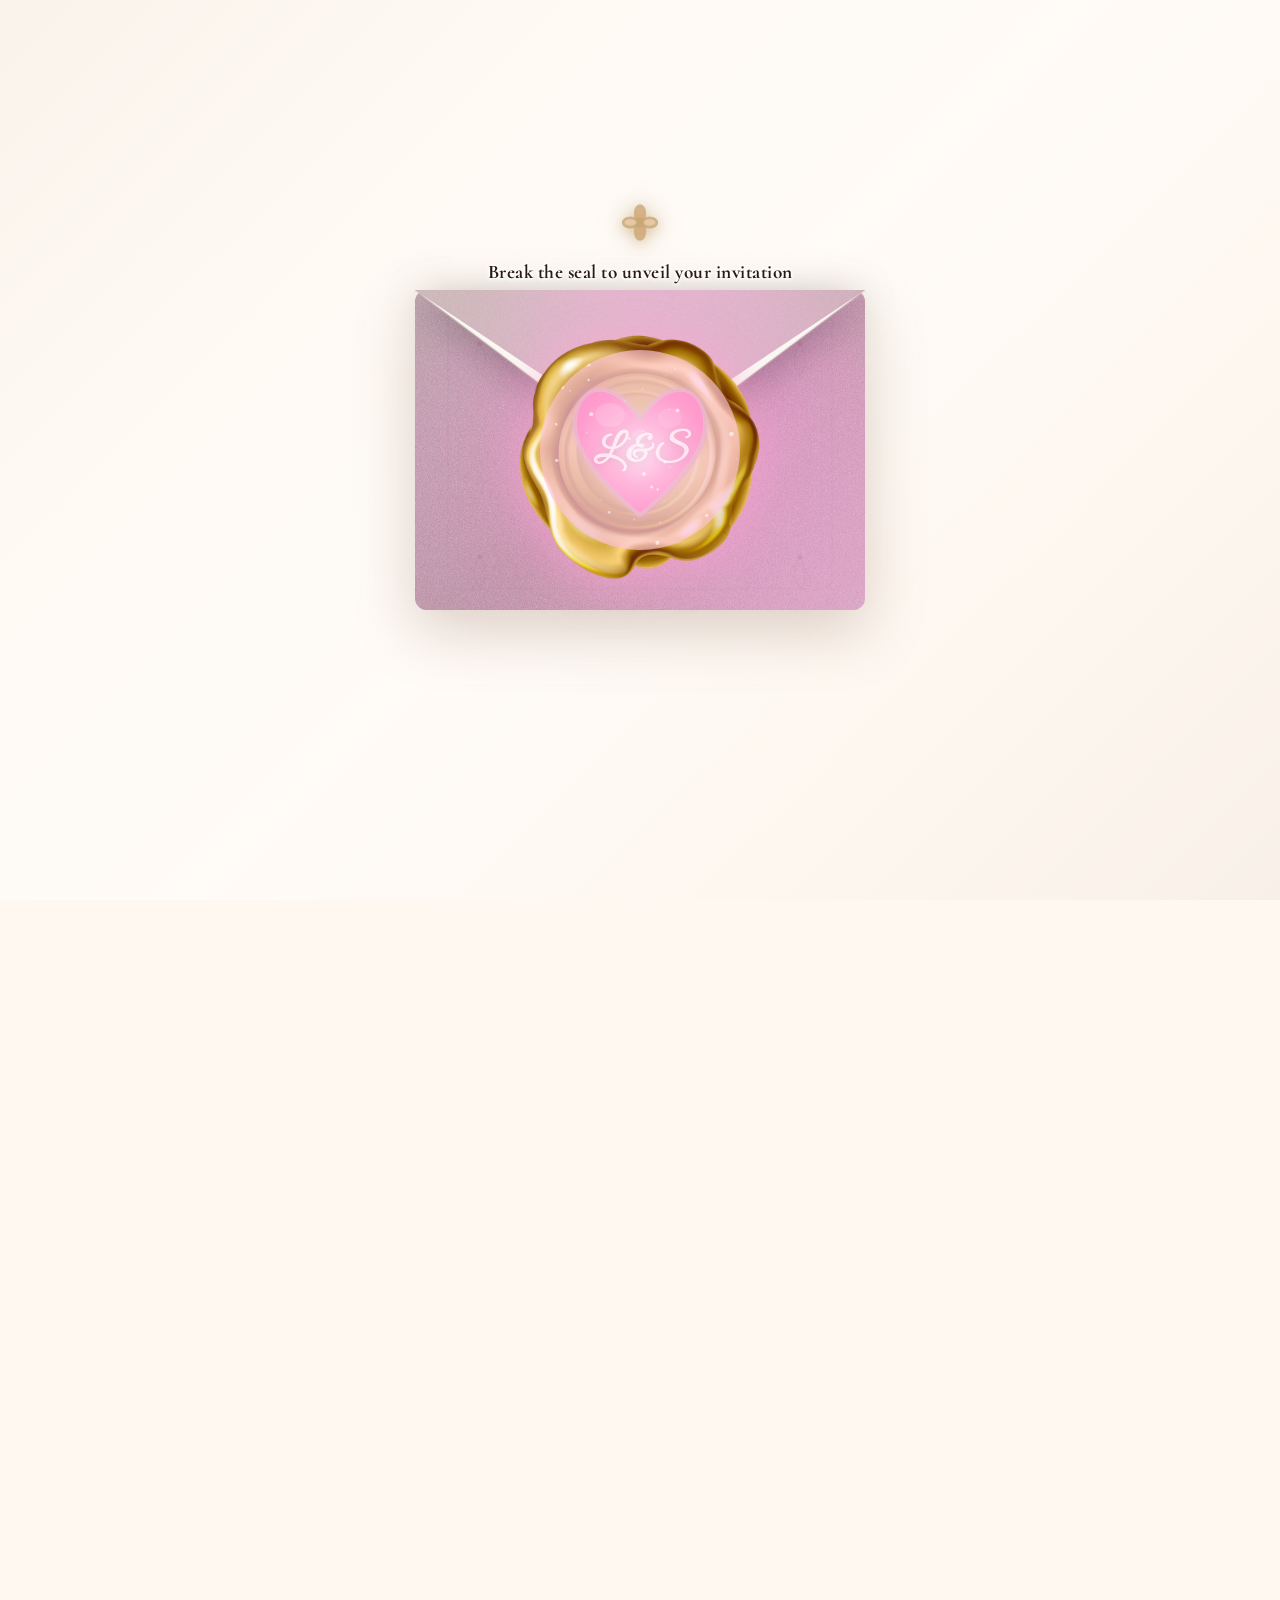
==== commit 79cb13bd: "optimize" ====
--- a/index.html
+++ b/index.html
@@ -2,7 +2,7 @@
 <html lang="en" xmlns="http://www.w3.org/1999/html">
 <head>
     <meta charset="UTF-8">
-    <meta name="viewport" content="width=device-width, initial-scale=1.0">
+    <meta name="viewport" content="width=device-width, initial-scale=1.0, maximum-scale=1.0, user-scalable=no, viewport-fit=cover">
 
     <!-- Primary Meta Tags -->
     <title>Lakshitha & Supuni - Wedding Invitation | June 3rd, 2027</title>
--- a/styles.css
+++ b/styles.css
@@ -22,6 +22,8 @@
 
 html {
     scroll-behavior: smooth;
+    overflow-x: hidden;
+    width: 100%;
 }
 
 body {
@@ -30,6 +32,29 @@
     background-color: var(--ivory);
     line-height: 1.8;
     overflow-x: hidden;
+    width: 100%;
+    position: relative;
+}
+
+/* Prevent body scroll when letter overlay is active */
+body.no-scroll {
+    overflow: hidden;
+    position: fixed;
+    width: 100%;
+    height: 100%;
+    top: 0;
+    left: 0;
+}
+
+/* iOS Safari specific fix for no-scroll */
+@supports (-webkit-touch-callout: none) {
+    body.no-scroll {
+        position: fixed;
+        overflow: hidden;
+        width: 100%;
+        height: 100vh;
+        -webkit-overflow-scrolling: auto;
+    }
 }
 
 .content-section .container {
@@ -68,6 +93,8 @@
     justify-content: center;
     z-index: 20000;
     animation: overlayFadeIn 0.8s ease;
+    overflow: hidden;
+    touch-action: none;
 }
 
 #letter-overlay.opening {
@@ -884,6 +911,29 @@
         0 0 40px rgba(255, 255, 255, 0.8);
     letter-spacing: 0.5px;
     white-space: nowrap;
+}
+
+/* Mobile optimizations for letter overlay */
+@media (max-width: 768px) {
+    #letter-overlay {
+        /* Ensure full viewport coverage on mobile */
+        position: fixed;
+        top: 0;
+        left: 0;
+        right: 0;
+        bottom: 0;
+        width: 100vw;
+        height: 100vh;
+        height: 100dvh; /* Dynamic viewport height for mobile browsers */
+        overflow: hidden;
+        -webkit-overflow-scrolling: touch;
+    }
+
+    /* Prevent pull-to-refresh on mobile */
+    #letter-overlay * {
+        overscroll-behavior: contain;
+        -webkit-overflow-scrolling: auto;
+    }
 }
 
 /* Responsive */
@@ -1474,6 +1524,7 @@
     height: 100%;
     pointer-events: none;
     z-index: 0;
+    overflow: hidden;
 }
 
 .floating-floral {
@@ -2035,6 +2086,7 @@
     position: relative;
     z-index: auto;
     overflow: visible;
+    max-width: 100%;
 }
 
 .section-header {
@@ -2699,6 +2751,35 @@
     .floating-floral {
         width: 120px;
         height: 120px;
+    }
+
+    /* Adjust positioning to prevent overflow on mobile */
+    .floral-top-left {
+        left: 0;
+        top: 5%;
+    }
+
+    .floral-top-right {
+        right: 0;
+        top: 10%;
+    }
+
+    .floral-bottom-left {
+        left: 0;
+        bottom: 5%;
+    }
+
+    /* Reduce animation movement on mobile */
+    @keyframes floatSlow {
+        0%, 100% {
+            transform: translate(0, 0) rotate(0deg);
+        }
+        33% {
+            transform: translate(15px, -15px) rotate(3deg);
+        }
+        66% {
+            transform: translate(-10px, 10px) rotate(-3deg);
+        }
     }
 }
 
@@ -5688,6 +5769,24 @@
    MOBILE OPTIMIZATIONS FOR EFFECTS
    ========================================= */
 @media (max-width: 768px) {
+    /* Prevent horizontal scroll on mobile */
+    html, body {
+        overflow-x: hidden;
+        max-width: 100%;
+        position: relative;
+    }
+
+    .content-section {
+        overflow-x: hidden;
+        max-width: 100vw;
+    }
+
+    /* Ensure all sections stay within viewport */
+    #hero, #story, #details, #schedule, #venue, #gallery, #rsvp, #wishes {
+        overflow-x: hidden;
+        max-width: 100vw;
+    }
+
     .svg-floral-decoration {
         width: 80px;
         height: 80px;
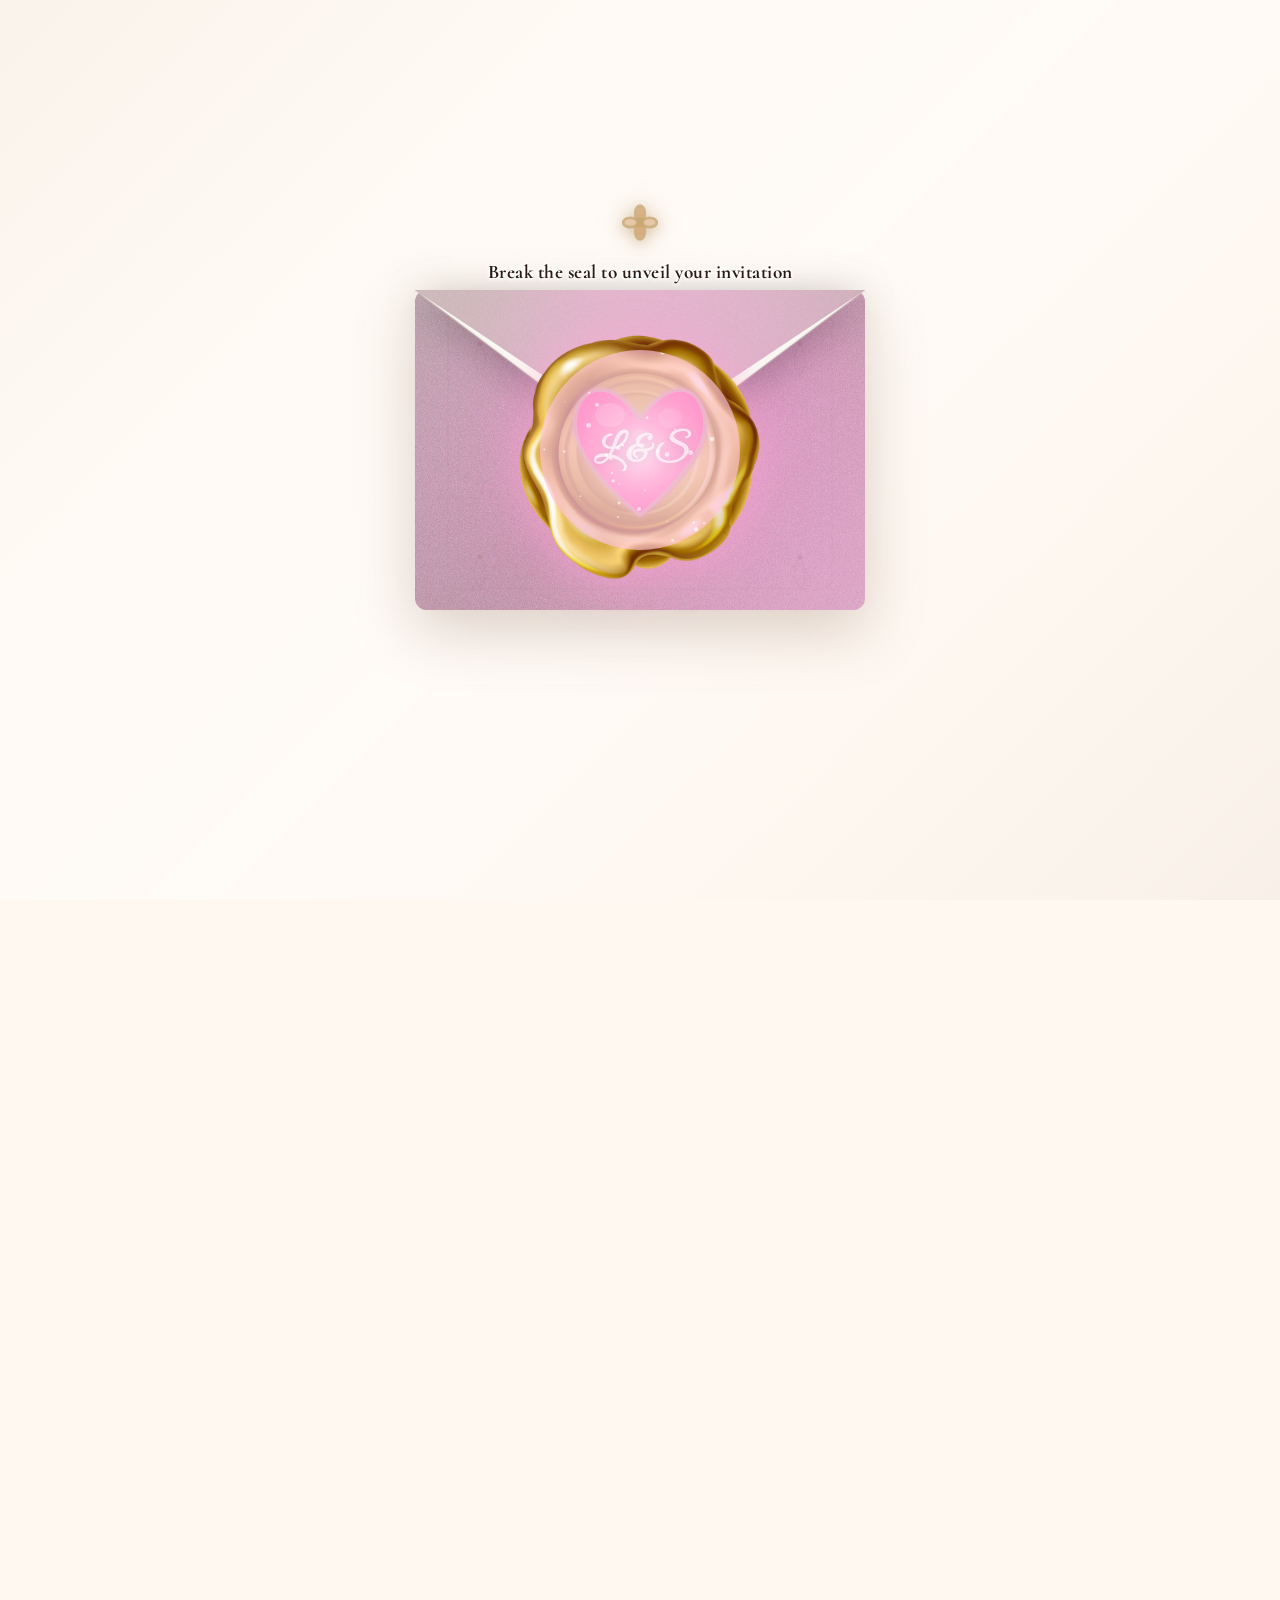
==== commit 995ed993: "optimize 2" ====
--- a/index.html
+++ b/index.html
@@ -49,10 +49,107 @@
     <link rel="icon" type="image/png" sizes="16x16" href="/favicon-16x16.png">
     <link rel="manifest" href="/site.webmanifest">
 
-    <!-- Google Fonts -->
+    <!-- Preload critical assets for instant loading -->
+    <link rel="preload" href="images/texture.jpg" as="image" fetchpriority="high">
+    <link rel="preload" href="images/seal2.png" as="image" fetchpriority="high">
+
+    <!-- Google Fonts with preload for critical fonts -->
     <link rel="preconnect" href="https://fonts.googleapis.com">
     <link rel="preconnect" href="https://fonts.gstatic.com" crossorigin>
+    <link rel="preload" href="https://fonts.gstatic.com/s/greatvibes/v18/6q1c0ofG6NKsEhAc2eh-3Y5q.woff2" as="font" type="font/woff2" crossorigin>
+    <link rel="preload" href="https://fonts.gstatic.com/s/cormorant/v21/H4c2BXOCl9bbnla_nHIq6oq.woff2" as="font" type="font/woff2" crossorigin>
     <link href="https://fonts.googleapis.com/css2?family=Great+Vibes&family=Alex+Brush&family=Cormorant:wght@300;400;500;600;700&family=Noto+Sans+Sinhala:wght@300;400;500;600;700&display=swap" rel="stylesheet">
+
+    <!-- Critical inline CSS for instant texture and font rendering -->
+    <style>
+        /* Prevent font flash - use system fonts immediately */
+        body {
+            font-family: 'Cormorant', Georgia, 'Times New Roman', serif;
+        }
+        .letter-names, .couple-names, .letter-text {
+            font-family: 'Great Vibes', cursive, 'Brush Script MT', cursive;
+        }
+
+        /* Fix font flash for L & S seal text */
+        .heart-seal text {
+            font-family: 'Great Vibes', 'Brush Script MT', cursive !important;
+            transition: font-family 0s; /* Instant font change, no jarring animation */
+            text-rendering: optimizeLegibility; /* Better font rendering */
+            -webkit-font-smoothing: antialiased; /* Smoother fonts on webkit */
+        }
+
+        /* Reduce seal visibility during font load to minimize flash */
+        .wax-seal-base {
+            animation: fadeInSeal 0.3s ease-in forwards;
+        }
+
+        @keyframes fadeInSeal {
+            0% { opacity: 0.7; }
+            100% { opacity: 1; }
+        }
+
+        /* Ensure all SVG text uses fallback fonts during load */
+        svg text {
+            font-family: 'Great Vibes', 'Brush Script MT', cursive;
+        }
+
+        /* Preload fonts using CSS font-face with font-display: swap */
+        @font-face {
+            font-family: 'Great Vibes Preload';
+            font-style: normal;
+            font-weight: 400;
+            font-display: swap; /* Show fallback immediately, swap when ready */
+            src: url(https://fonts.gstatic.com/s/greatvibes/v18/6q1c0ofG6NKsEhAc2eh-3Y5q.woff2) format('woff2');
+        }
+
+        /* Inline texture CSS for instant rendering */
+        .envelope-back::before {
+            content: '';
+            position: absolute;
+            top: 0;
+            left: 0;
+            width: 100%;
+            height: 100%;
+            background-image: url('images/texture.jpg');
+            background-size: cover;
+            background-position: center;
+            opacity: 0.6;
+            pointer-events: none;
+            z-index: 1;
+            mix-blend-mode: multiply;
+        }
+        .envelope-flap::before {
+            content: '';
+            position: absolute;
+            top: 0;
+            left: 0;
+            width: 100%;
+            height: 100%;
+            background-image: url('images/texture.jpg');
+            background-size: cover;
+            background-position: center;
+            opacity: 0.5;
+            pointer-events: none;
+            z-index: 1;
+            clip-path: polygon(0 0, 50% 75%, 100% 0);
+            mix-blend-mode: multiply;
+        }
+        .letter-paper::before {
+            content: '';
+            position: absolute;
+            top: 0;
+            left: 0;
+            width: 100%;
+            height: 100%;
+            background-image: url('images/texture.jpg');
+            background-size: cover;
+            background-position: center;
+            opacity: 0.35;
+            pointer-events: none;
+            z-index: 0;
+            mix-blend-mode: multiply;
+        }
+    </style>
 
     <link rel="stylesheet" href="styles.css">
 </head>
@@ -205,7 +302,7 @@
 
                         <!-- Initials -->
                         <text x="100" y="110"
-                              font-family="'Great Vibes', cursive"
+                              font-family="'Great Vibes', 'Brush Script MT', cursive"
                               font-size="36"
                               fill="#ffffff"
                               text-anchor="middle"
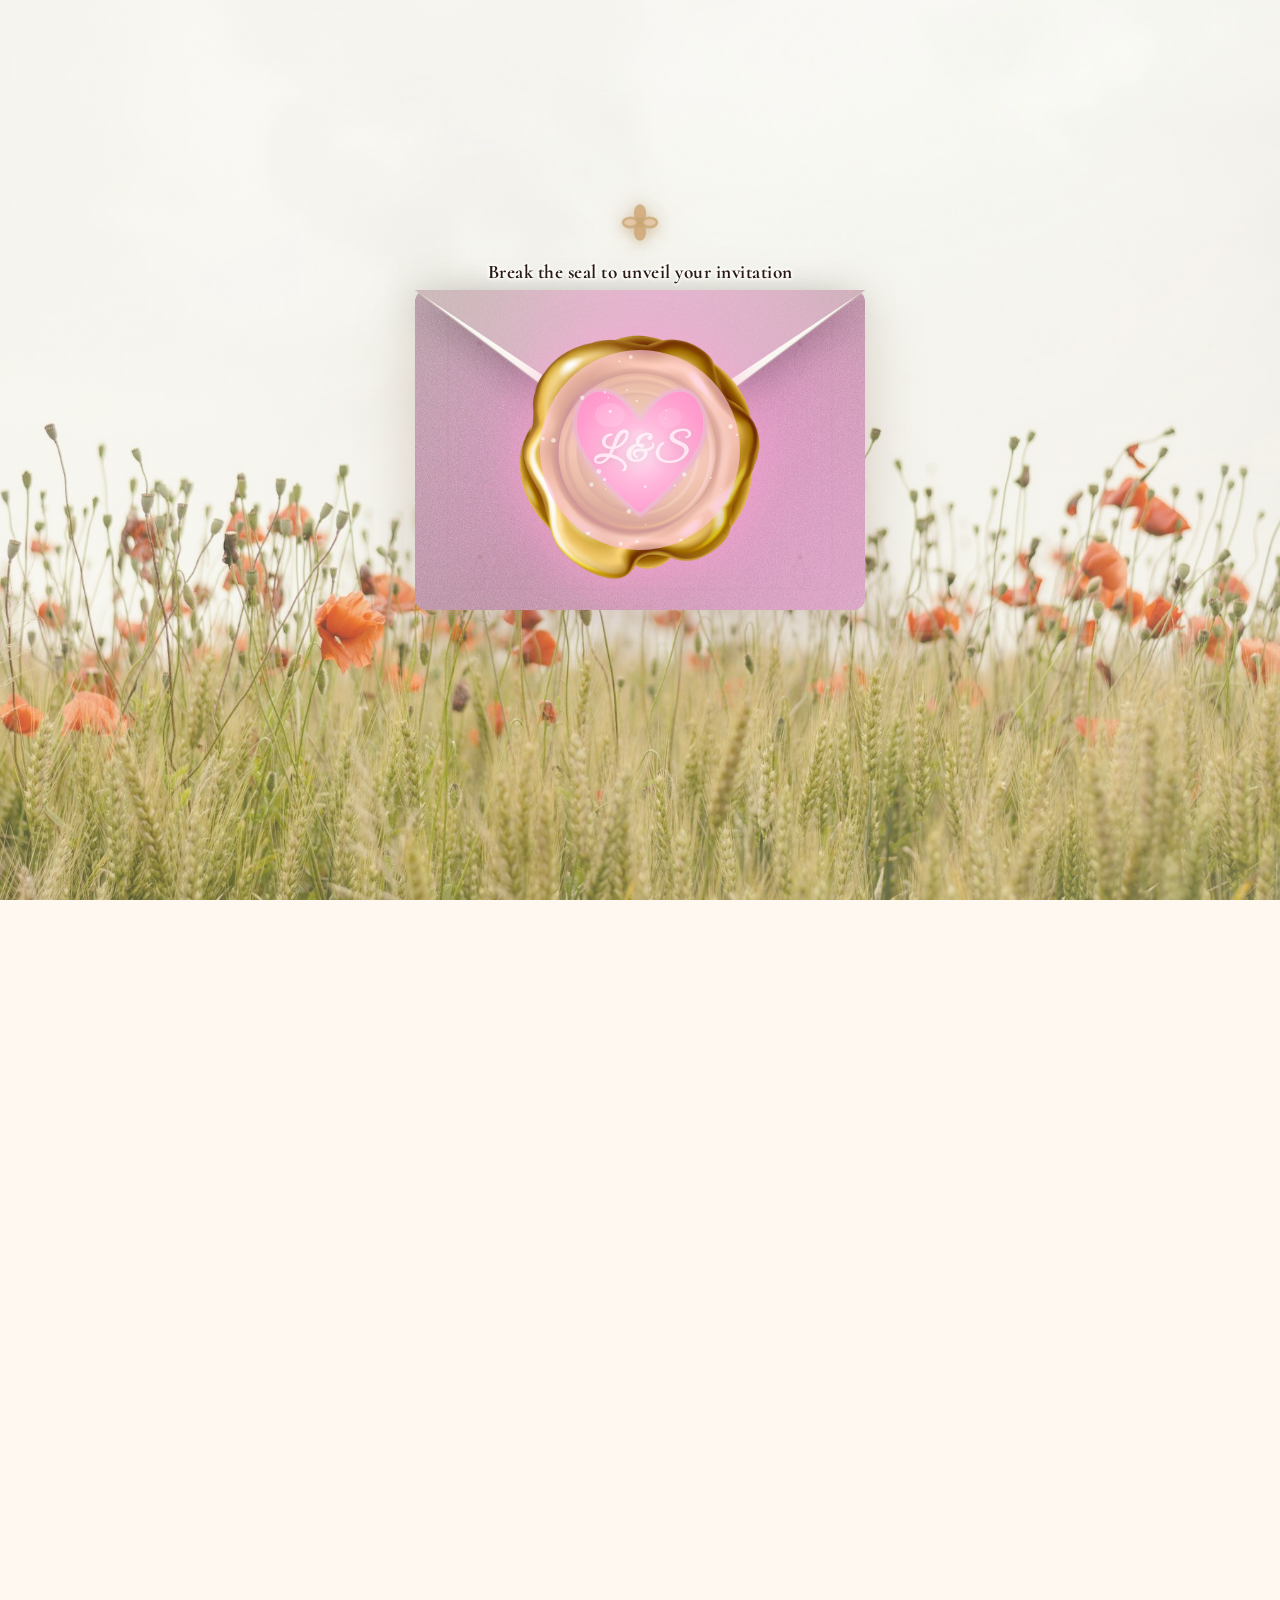
==== commit 6201b0f2: "optimize3" ====
--- a/index.html
+++ b/index.html
@@ -50,6 +50,7 @@
     <link rel="manifest" href="/site.webmanifest">
 
     <!-- Preload critical assets for instant loading -->
+    <link rel="preload" href="images/letter-page-bg.jpg" as="image" fetchpriority="high">
     <link rel="preload" href="images/texture.jpg" as="image" fetchpriority="high">
     <link rel="preload" href="images/seal2.png" as="image" fetchpriority="high">
 
@@ -102,7 +103,17 @@
             src: url(https://fonts.gstatic.com/s/greatvibes/v18/6q1c0ofG6NKsEhAc2eh-3Y5q.woff2) format('woff2');
         }
 
-        /* Inline texture CSS for instant rendering */
+        /* Inline CSS for instant rendering */
+
+        /* Letter overlay page background */
+        #letter-overlay {
+            background-image: url('images/letter-page-bg.jpg');
+            background-size: cover;
+            background-position: center;
+            background-repeat: no-repeat;
+        }
+
+        /* Envelope and letter textures */
         .envelope-back::before {
             content: '';
             position: absolute;
--- a/styles.css
+++ b/styles.css
@@ -82,12 +82,11 @@
     left: 0;
     width: 100%;
     height: 100%;
-    background: linear-gradient(135deg,
-        #f9f3eb 0%,
-        #fef9f3 25%,
-        #fffbf7 50%,
-        #fef7f0 75%,
-        #f8f0e8 100%);
+    background-image: url('images/letter-page-bg.jpg');
+    background-size: cover;
+    background-position: center;
+    background-repeat: no-repeat;
+    background-attachment: fixed;
     display: flex;
     align-items: center;
     justify-content: center;
@@ -97,16 +96,34 @@
     touch-action: none;
 }
 
+/* Subtle overlay for better contrast */
+#letter-overlay::before {
+    content: '';
+    position: absolute;
+    top: 0;
+    left: 0;
+    width: 100%;
+    height: 100%;
+    background: linear-gradient(135deg,
+        rgba(249, 243, 235, 0.3) 0%,
+        rgba(254, 249, 243, 0.2) 50%,
+        rgba(248, 240, 232, 0.3) 100%);
+    pointer-events: none;
+    z-index: 1;
+}
+
 #letter-overlay.opening {
     animation: overlayFadeOut 1s ease 1.5s forwards;
 }
 
+/* Ensure envelope stays on top of background */
 .envelope-container {
     position: relative;
     width: 450px;
     height: 320px;
     perspective: 1000px;
     animation: envelopeFloat 3s ease-in-out infinite;
+    z-index: 2;
 }
 
 @keyframes envelopeFloat {
@@ -1579,7 +1596,7 @@
     text-align: center;
     background: linear-gradient(rgba(250, 247, 245, 0.8), rgba(244, 228, 230, 0.8)),
                 url('https://images.unsplash.com/photo-1519225421980-715cb0215aed?w=1600&auto=format&fit=crop') center/cover no-repeat;
-    background-attachment: fixed;
+    background-attachment: scroll;
     overflow: hidden;
 }
 
@@ -2554,6 +2571,13 @@
 
 /* Tablets and below */
 @media (max-width: 768px) {
+    /* Fix hero background on mobile */
+    #hero {
+        background-attachment: scroll !important;
+        background-size: cover;
+        background-position: center center;
+    }
+
     .couple-names {
         font-size: 4rem;
     }
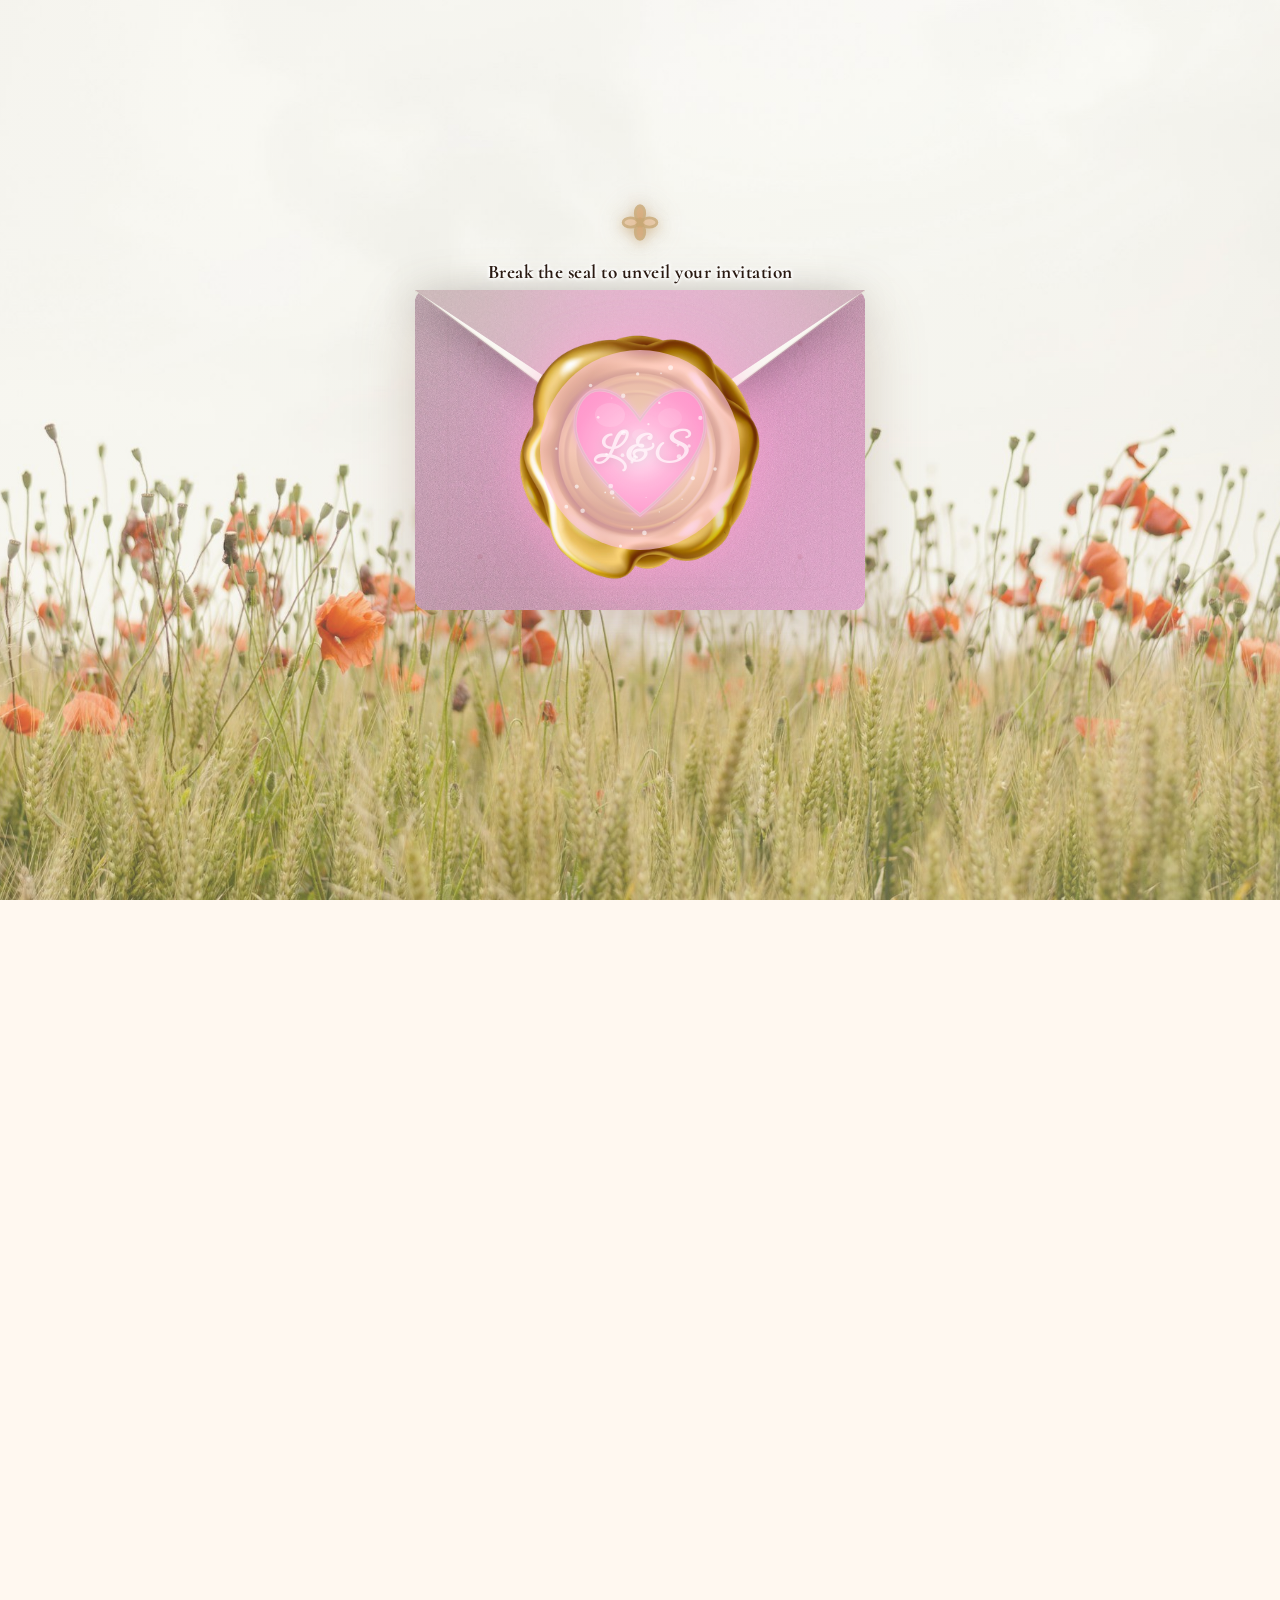
==== commit 57f0a563: "Update index.html" ====
--- a/index.html
+++ b/index.html
@@ -5,11 +5,11 @@
     <meta name="viewport" content="width=device-width, initial-scale=1.0, maximum-scale=1.0, user-scalable=no, viewport-fit=cover">
 
     <!-- Primary Meta Tags -->
-    <title>Lakshitha & Supuni - Wedding Invitation | June 3rd, 2027</title>
-    <meta name="title" content="Lakshitha & Supuni - Wedding Invitation | June 3rd, 2027">
-    <meta name="description" content="You're invited to celebrate the wedding of Lakshitha and Supuni on June 3rd, 2027. Join us for a beautiful day filled with love, joy, and celebration. RSVP online and share your wishes!">
-    <meta name="keywords" content="wedding invitation, Lakshitha Supuni wedding, June 2027 wedding, online wedding invitation, RSVP wedding, wedding celebration, save the date">
-    <meta name="author" content="Lakshitha & Supuni">
+    <title>Lakshitha & XXXXXX - Wedding Invitation | June 3rd, 2027</title>
+    <meta name="title" content="Lakshitha & XXXXXX - Wedding Invitation | June 3rd, 2027">
+    <meta name="description" content="You're invited to celebrate the wedding of Lakshitha and XXXXXX on June 3rd, 2027. Join us for a beautiful day filled with love, joy, and celebration. RSVP online and share your wishes!">
+    <meta name="keywords" content="wedding invitation, Lakshitha XXXXXX wedding, June 2027 wedding, online wedding invitation, RSVP wedding, wedding celebration, save the date">
+    <meta name="author" content="Lakshitha & XXXXXX">
     <meta name="robots" content="index, follow">
     <meta name="theme-color" content="#f5ede4">
 
@@ -19,22 +19,22 @@
     <!-- Open Graph / Facebook Meta Tags -->
     <meta property="og:type" content="website">
     <meta property="og:url" content="https://yourdomain.com/">
-    <meta property="og:title" content="Lakshitha & Supuni - Wedding Invitation | June 3rd, 2027">
+    <meta property="og:title" content="Lakshitha & XXXXXX - Wedding Invitation | June 3rd, 2027">
     <meta property="og:description" content="You're invited to celebrate our wedding day! Join us on June 3rd, 2027 for a beautiful celebration of love. RSVP online and share your wishes.">
     <meta property="og:image" content="https://yourdomain.com/images/wedding-preview.jpg">
     <meta property="og:image:width" content="1200">
     <meta property="og:image:height" content="630">
-    <meta property="og:image:alt" content="Lakshitha & Supuni Wedding Invitation">
-    <meta property="og:site_name" content="Lakshitha & Supuni Wedding">
+    <meta property="og:image:alt" content="Lakshitha & XXXXXX Wedding Invitation">
+    <meta property="og:site_name" content="Lakshitha & XXXXXX Wedding">
     <meta property="og:locale" content="en_US">
 
     <!-- Twitter Card Meta Tags -->
     <meta name="twitter:card" content="summary_large_image">
     <meta name="twitter:url" content="https://yourdomain.com/">
-    <meta name="twitter:title" content="Lakshitha & Supuni - Wedding Invitation | June 3rd, 2027">
+    <meta name="twitter:title" content="Lakshitha & XXXXXX - Wedding Invitation | June 3rd, 2027">
     <meta name="twitter:description" content="You're invited to celebrate our wedding day! Join us on June 3rd, 2027 for a beautiful celebration of love.">
     <meta name="twitter:image" content="https://yourdomain.com/images/wedding-preview.jpg">
-    <meta name="twitter:image:alt" content="Lakshitha & Supuni Wedding Invitation">
+    <meta name="twitter:image:alt" content="Lakshitha & XXXXXX Wedding Invitation">
 
     <!-- Additional SEO Meta Tags -->
     <meta name="format-detection" content="telephone=yes">
@@ -210,7 +210,7 @@
                         </svg>
                     </div>
                     <p class="letter-subtext">to the wedding of</p>
-                    <h2 class="letter-names">Lakshitha & Supuni</h2>
+                    <h2 class="letter-names">Lakshitha & XXXXXX</h2>
                     <div class="letter-date">June 3rd, 2027</div>
                 </div>
             </div>
@@ -402,7 +402,7 @@
                 <img src="https://images.unsplash.com/photo-1490750967868-88aa4486c946?w=400&auto=format&fit=crop" alt="Floral" class="floral-element floral-1">
                 <img src="https://images.unsplash.com/photo-1518895949257-7621c3c786d7?w=400&auto=format&fit=crop" alt="Floral" class="floral-element floral-2">
             </div>
-            <h1 class="loading-names">Lakshitha & Supuni</h1>
+            <h1 class="loading-names">Lakshitha & XXXXXX</h1>
             <div class="loading-spinner"></div>
         </div>
     </div>
@@ -486,7 +486,7 @@
             <h1 class="couple-names">
                 <span class="name-bride shimmer-text">Lakshitha</span>
                 <span class="ampersand shimmer-text">&</span>
-                <span class="name-groom shimmer-text">Supuni</span>
+                <span class="name-groom shimmer-text">XXXXXX</span>
             </h1>
             <p class="tagline typewriter-text">Two hearts, one love, forever begins...</p>
 
@@ -1384,7 +1384,7 @@
                 </a>
             </div>
             <div class="footer-copyright">
-                <p>&copy; 2027 Lakshitha & Supuni. All rights reserved.</p>
+                <p>&copy; 2027 Lakshitha & XXXXXX. All rights reserved.</p>
                 <p class="footer-heart">Made with love 💕</p>
             </div>
         </div>
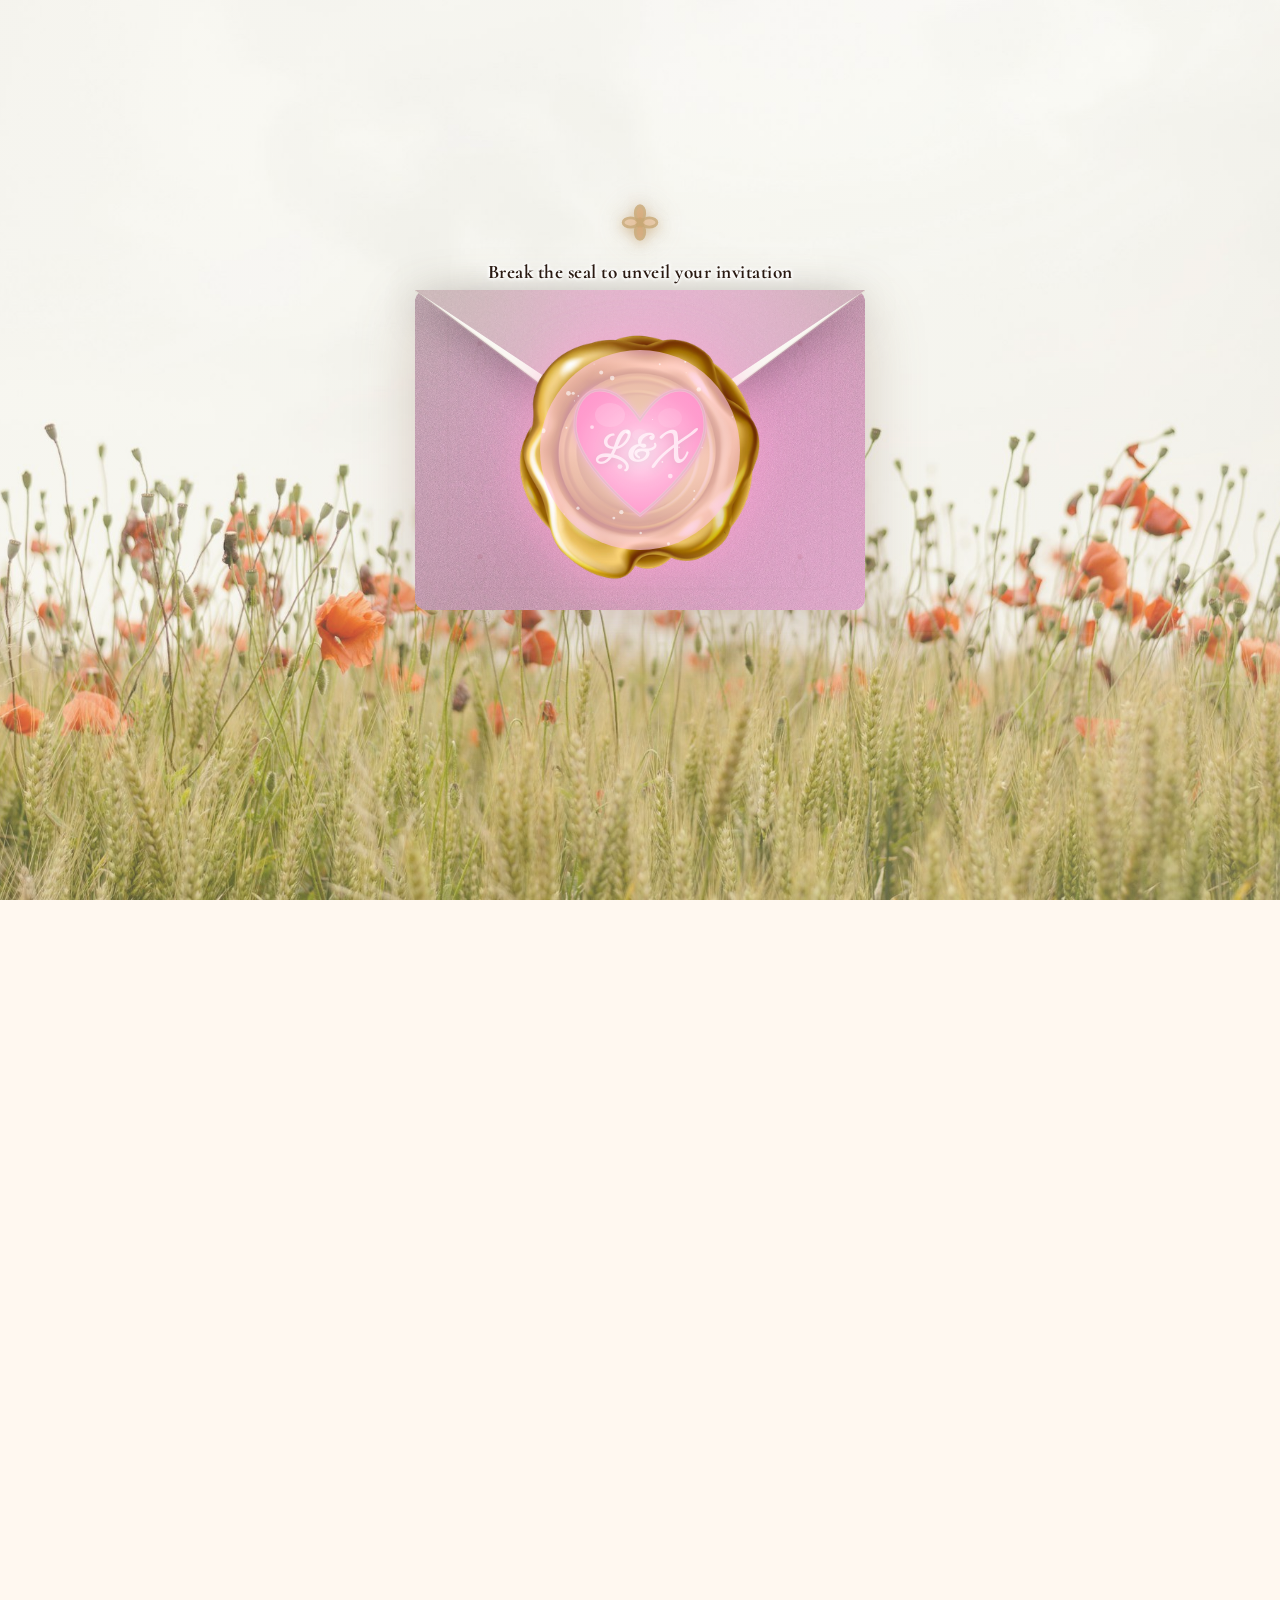
==== commit 3b2575cf: "Update index.html" ====
--- a/index.html
+++ b/index.html
@@ -5,11 +5,11 @@
     <meta name="viewport" content="width=device-width, initial-scale=1.0, maximum-scale=1.0, user-scalable=no, viewport-fit=cover">
 
     <!-- Primary Meta Tags -->
-    <title>Lakshitha & XXXXXX - Wedding Invitation | June 3rd, 2027</title>
-    <meta name="title" content="Lakshitha & XXXXXX - Wedding Invitation | June 3rd, 2027">
-    <meta name="description" content="You're invited to celebrate the wedding of Lakshitha and XXXXXX on June 3rd, 2027. Join us for a beautiful day filled with love, joy, and celebration. RSVP online and share your wishes!">
-    <meta name="keywords" content="wedding invitation, Lakshitha XXXXXX wedding, June 2027 wedding, online wedding invitation, RSVP wedding, wedding celebration, save the date">
-    <meta name="author" content="Lakshitha & XXXXXX">
+    <title>Lakshitha & xxx - Wedding Invitation | June 3rd, 2027</title>
+    <meta name="title" content="Lakshitha & xxx - Wedding Invitation | June 3rd, 2027">
+    <meta name="description" content="You're invited to celebrate the wedding of Lakshitha and xxx on June 3rd, 2027. Join us for a beautiful day filled with love, joy, and celebration. RSVP online and share your wishes!">
+    <meta name="keywords" content="wedding invitation, Lakshitha xxx wedding, June 2027 wedding, online wedding invitation, RSVP wedding, wedding celebration, save the date">
+    <meta name="author" content="Lakshitha & xxx">
     <meta name="robots" content="index, follow">
     <meta name="theme-color" content="#f5ede4">
 
@@ -19,22 +19,22 @@
     <!-- Open Graph / Facebook Meta Tags -->
     <meta property="og:type" content="website">
     <meta property="og:url" content="https://yourdomain.com/">
-    <meta property="og:title" content="Lakshitha & XXXXXX - Wedding Invitation | June 3rd, 2027">
+    <meta property="og:title" content="Lakshitha & xxx - Wedding Invitation | June 3rd, 2027">
     <meta property="og:description" content="You're invited to celebrate our wedding day! Join us on June 3rd, 2027 for a beautiful celebration of love. RSVP online and share your wishes.">
     <meta property="og:image" content="https://yourdomain.com/images/wedding-preview.jpg">
     <meta property="og:image:width" content="1200">
     <meta property="og:image:height" content="630">
-    <meta property="og:image:alt" content="Lakshitha & XXXXXX Wedding Invitation">
-    <meta property="og:site_name" content="Lakshitha & XXXXXX Wedding">
+    <meta property="og:image:alt" content="Lakshitha & xxx Wedding Invitation">
+    <meta property="og:site_name" content="Lakshitha & xxx Wedding">
     <meta property="og:locale" content="en_US">
 
     <!-- Twitter Card Meta Tags -->
     <meta name="twitter:card" content="summary_large_image">
     <meta name="twitter:url" content="https://yourdomain.com/">
-    <meta name="twitter:title" content="Lakshitha & XXXXXX - Wedding Invitation | June 3rd, 2027">
+    <meta name="twitter:title" content="Lakshitha & xxx - Wedding Invitation | June 3rd, 2027">
     <meta name="twitter:description" content="You're invited to celebrate our wedding day! Join us on June 3rd, 2027 for a beautiful celebration of love.">
     <meta name="twitter:image" content="https://yourdomain.com/images/wedding-preview.jpg">
-    <meta name="twitter:image:alt" content="Lakshitha & XXXXXX Wedding Invitation">
+    <meta name="twitter:image:alt" content="Lakshitha & xxx Wedding Invitation">
 
     <!-- Additional SEO Meta Tags -->
     <meta name="format-detection" content="telephone=yes">
@@ -71,7 +71,7 @@
             font-family: 'Great Vibes', cursive, 'Brush Script MT', cursive;
         }
 
-        /* Fix font flash for L & S seal text */
+        /* Fix font flash for L & X seal text */
         .heart-seal text {
             font-family: 'Great Vibes', 'Brush Script MT', cursive !important;
             transition: font-family 0s; /* Instant font change, no jarring animation */
@@ -210,7 +210,7 @@
                         </svg>
                     </div>
                     <p class="letter-subtext">to the wedding of</p>
-                    <h2 class="letter-names">Lakshitha & XXXXXX</h2>
+                    <h2 class="letter-names">Lakshitha & xxx</h2>
                     <div class="letter-date">June 3rd, 2027</div>
                 </div>
             </div>
@@ -318,7 +318,7 @@
                               fill="#ffffff"
                               text-anchor="middle"
                               style="font-weight: 600; filter: drop-shadow(0 2px 4px rgba(0,0,0,0.3));">
-                            L & S
+                            L & X
                         </text>
 
                         <!-- Twinkling sparkle elements - enhanced visibility -->
@@ -402,7 +402,7 @@
                 <img src="https://images.unsplash.com/photo-1490750967868-88aa4486c946?w=400&auto=format&fit=crop" alt="Floral" class="floral-element floral-1">
                 <img src="https://images.unsplash.com/photo-1518895949257-7621c3c786d7?w=400&auto=format&fit=crop" alt="Floral" class="floral-element floral-2">
             </div>
-            <h1 class="loading-names">Lakshitha & XXXXXX</h1>
+            <h1 class="loading-names">Lakshitha & xxx</h1>
             <div class="loading-spinner"></div>
         </div>
     </div>
@@ -486,7 +486,7 @@
             <h1 class="couple-names">
                 <span class="name-bride shimmer-text">Lakshitha</span>
                 <span class="ampersand shimmer-text">&</span>
-                <span class="name-groom shimmer-text">XXXXXX</span>
+                <span class="name-groom shimmer-text">xxx</span>
             </h1>
             <p class="tagline typewriter-text">Two hearts, one love, forever begins...</p>
 
@@ -1384,7 +1384,7 @@
                 </a>
             </div>
             <div class="footer-copyright">
-                <p>&copy; 2027 Lakshitha & XXXXXX. All rights reserved.</p>
+                <p>&copy; 2027 Lakshitha & xxx. All rights reserved.</p>
                 <p class="footer-heart">Made with love 💕</p>
             </div>
         </div>
